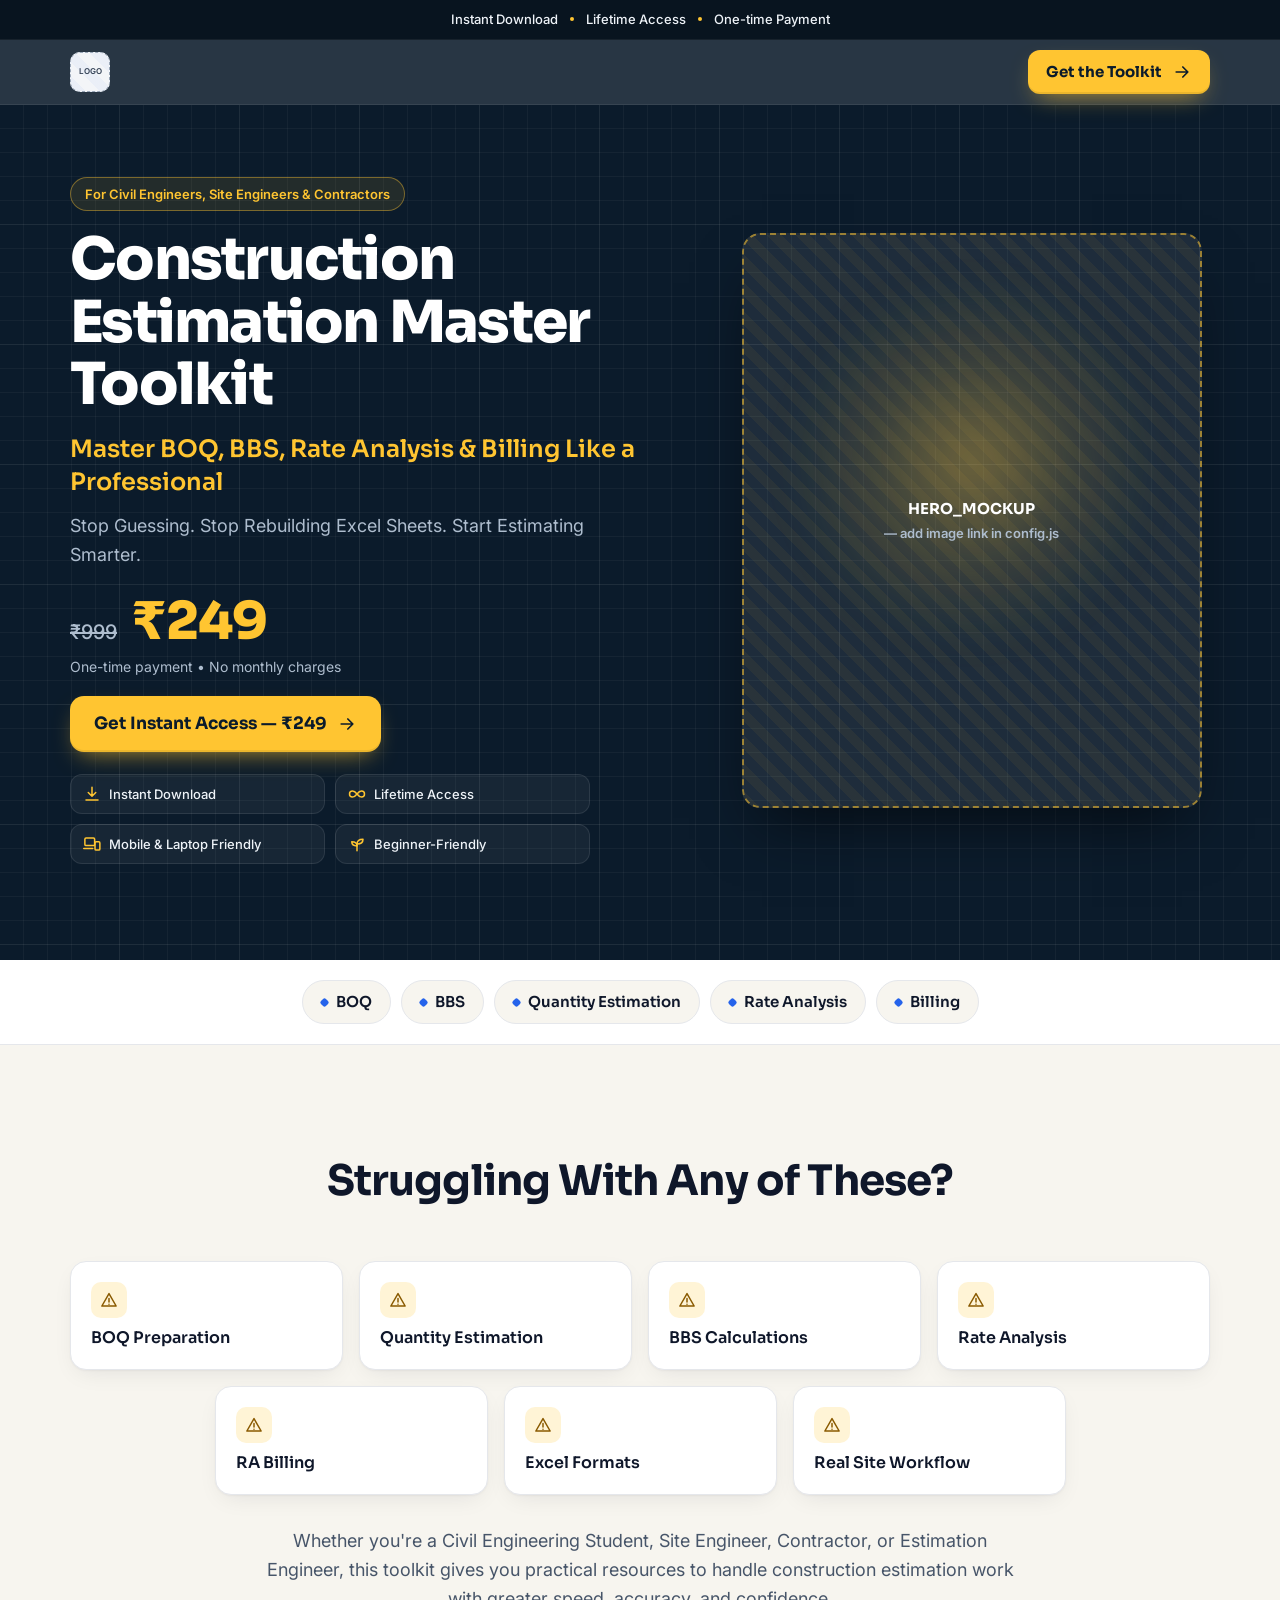
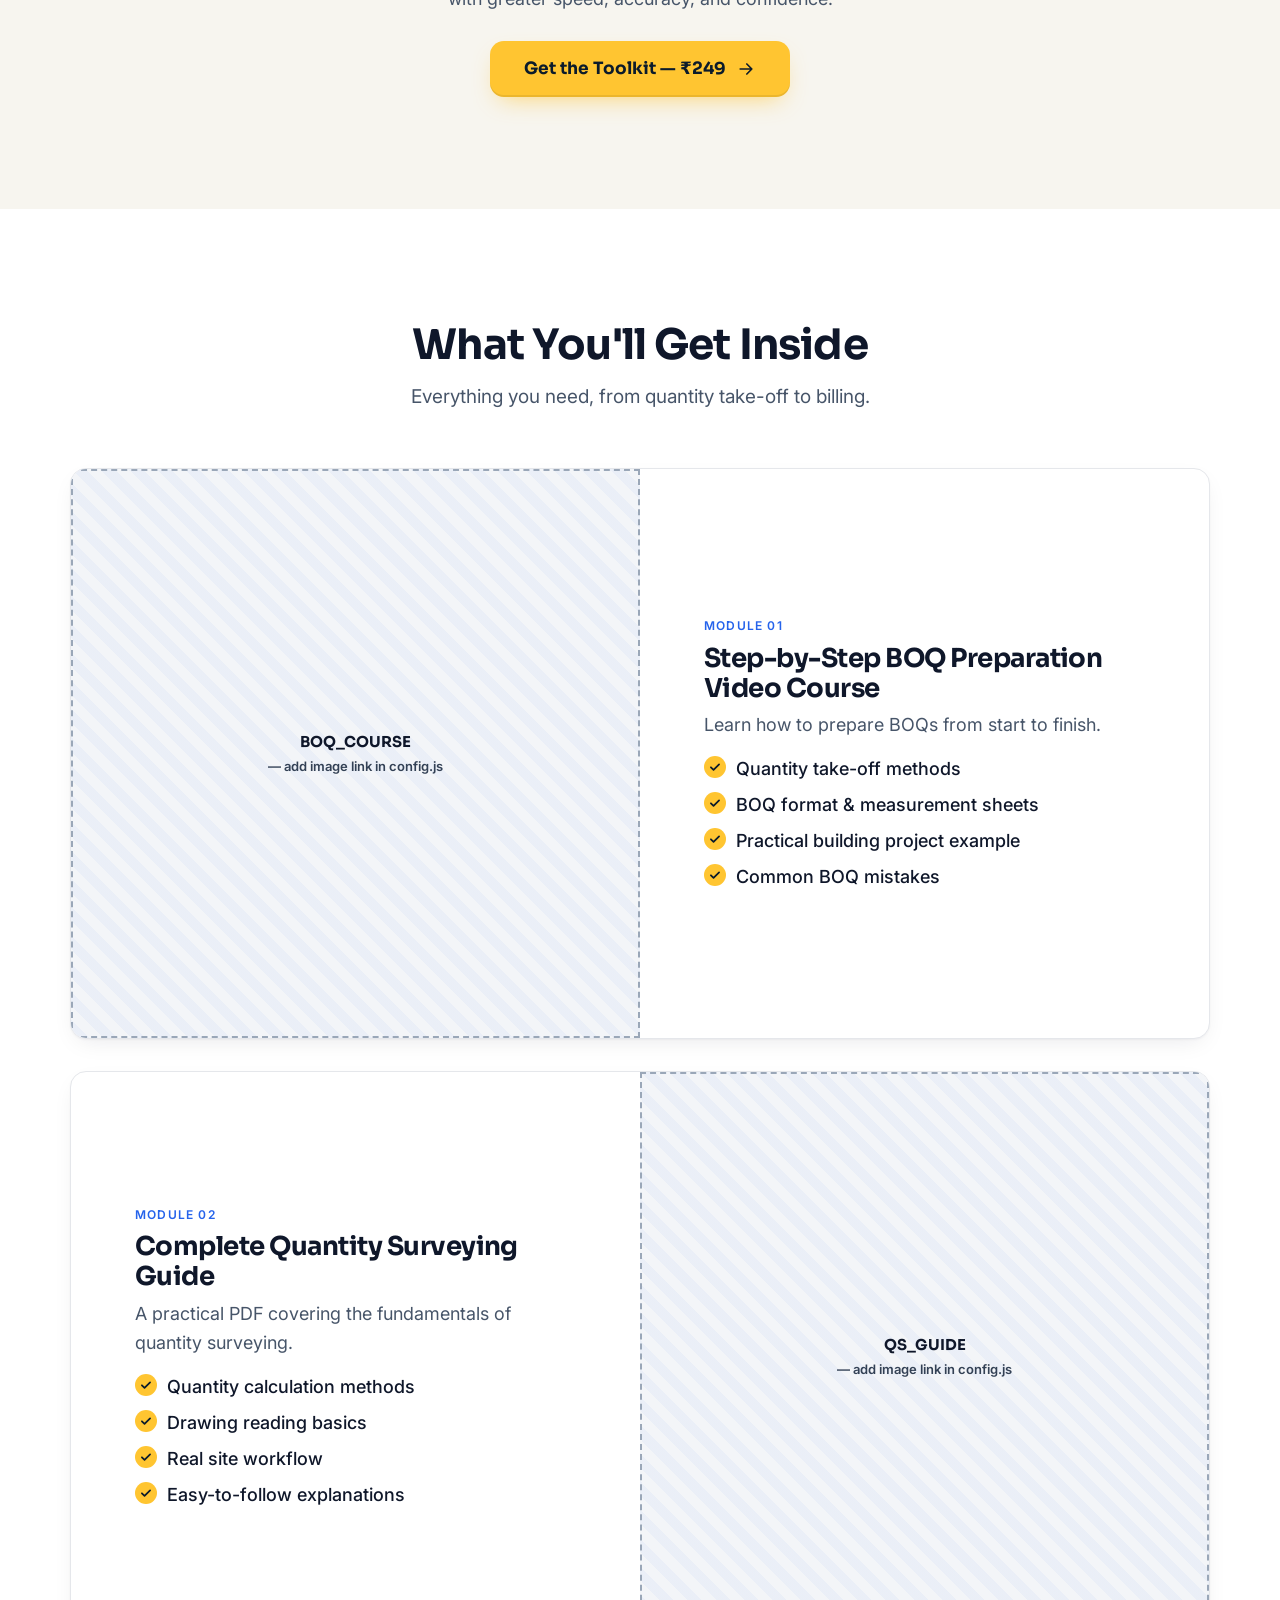
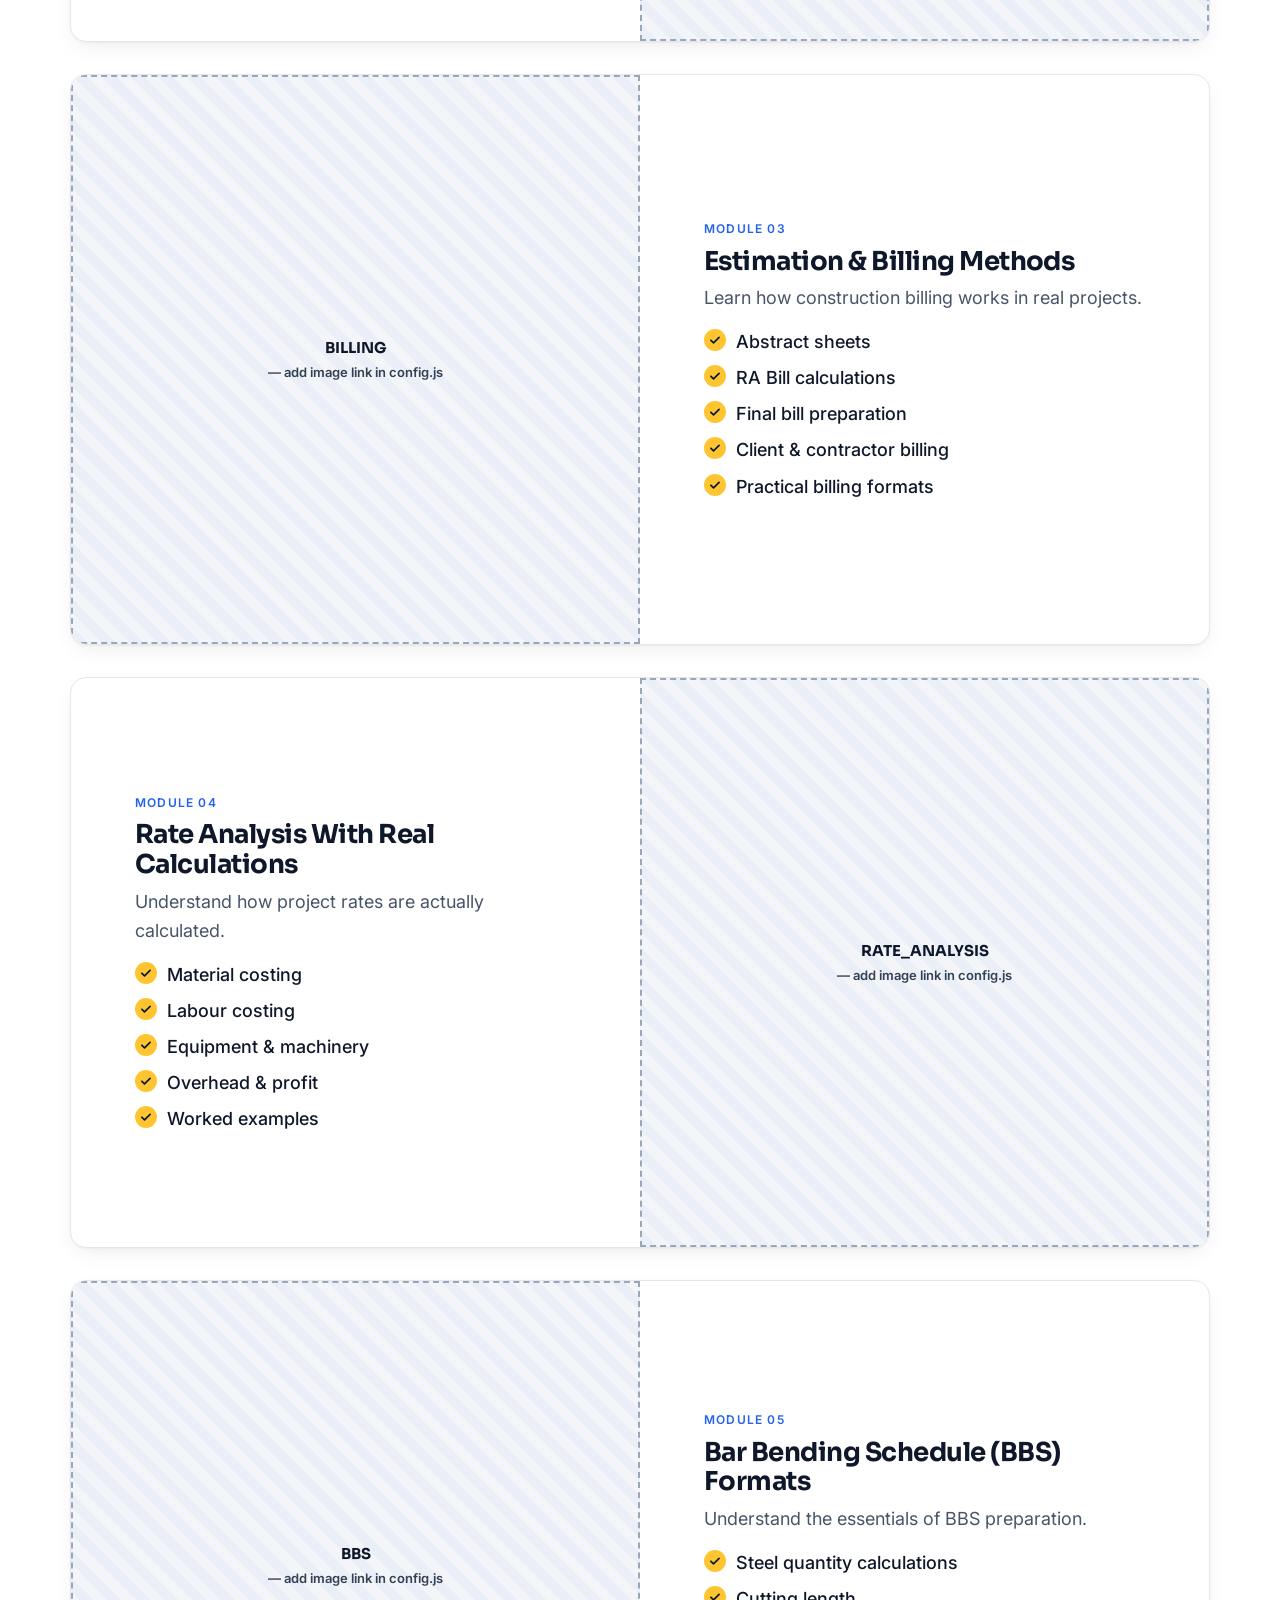
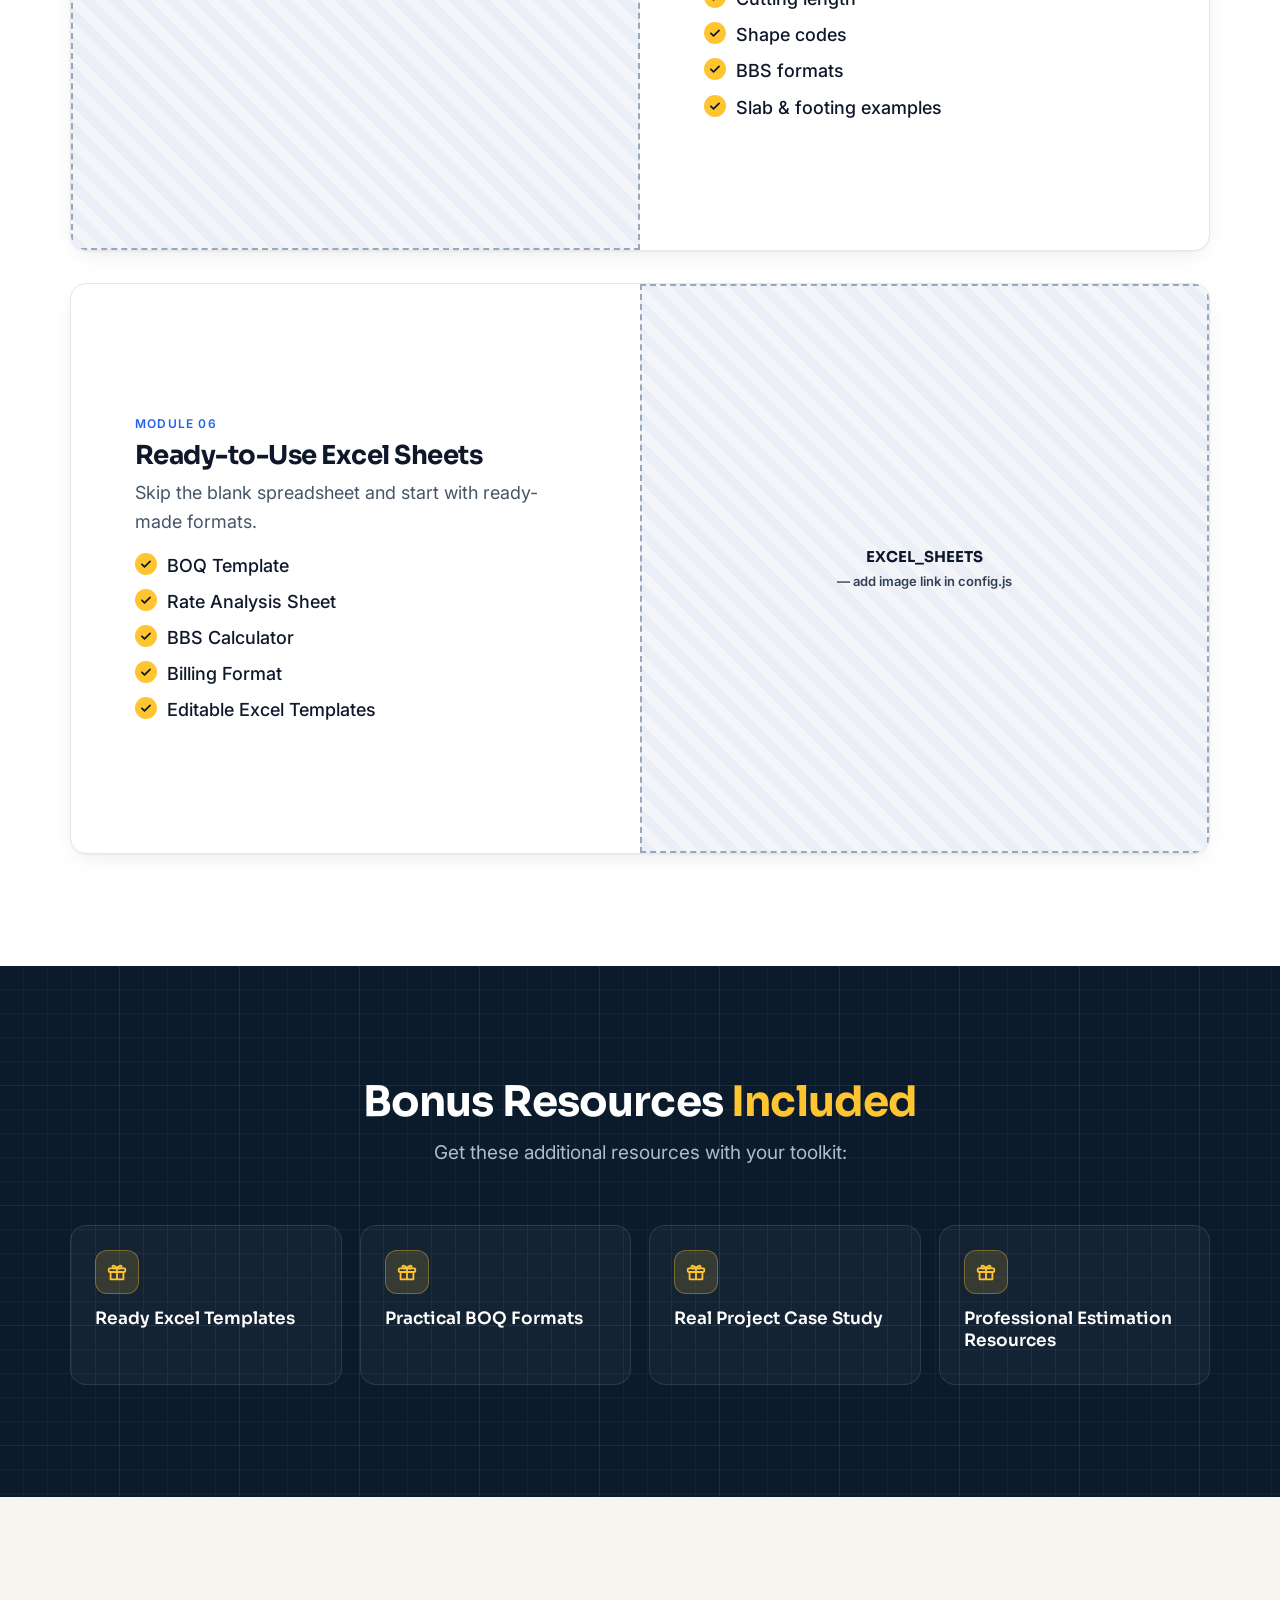
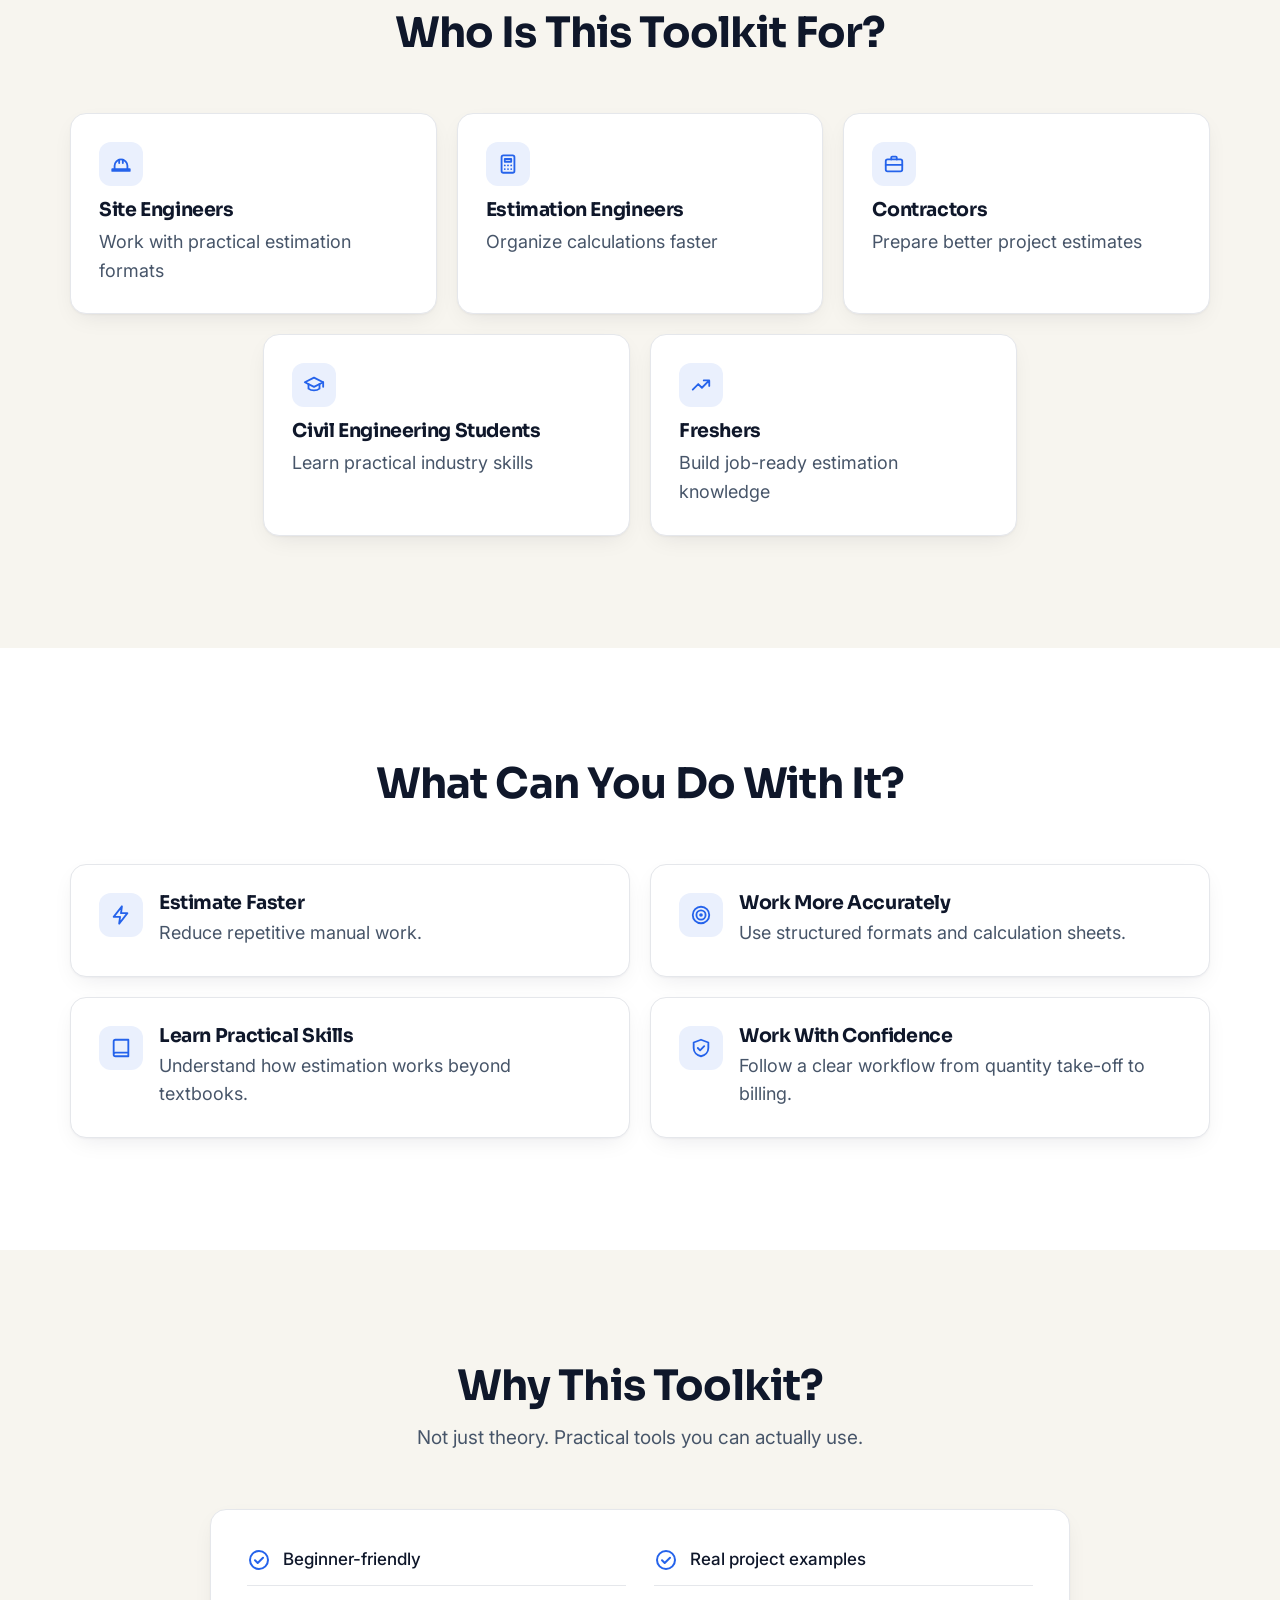
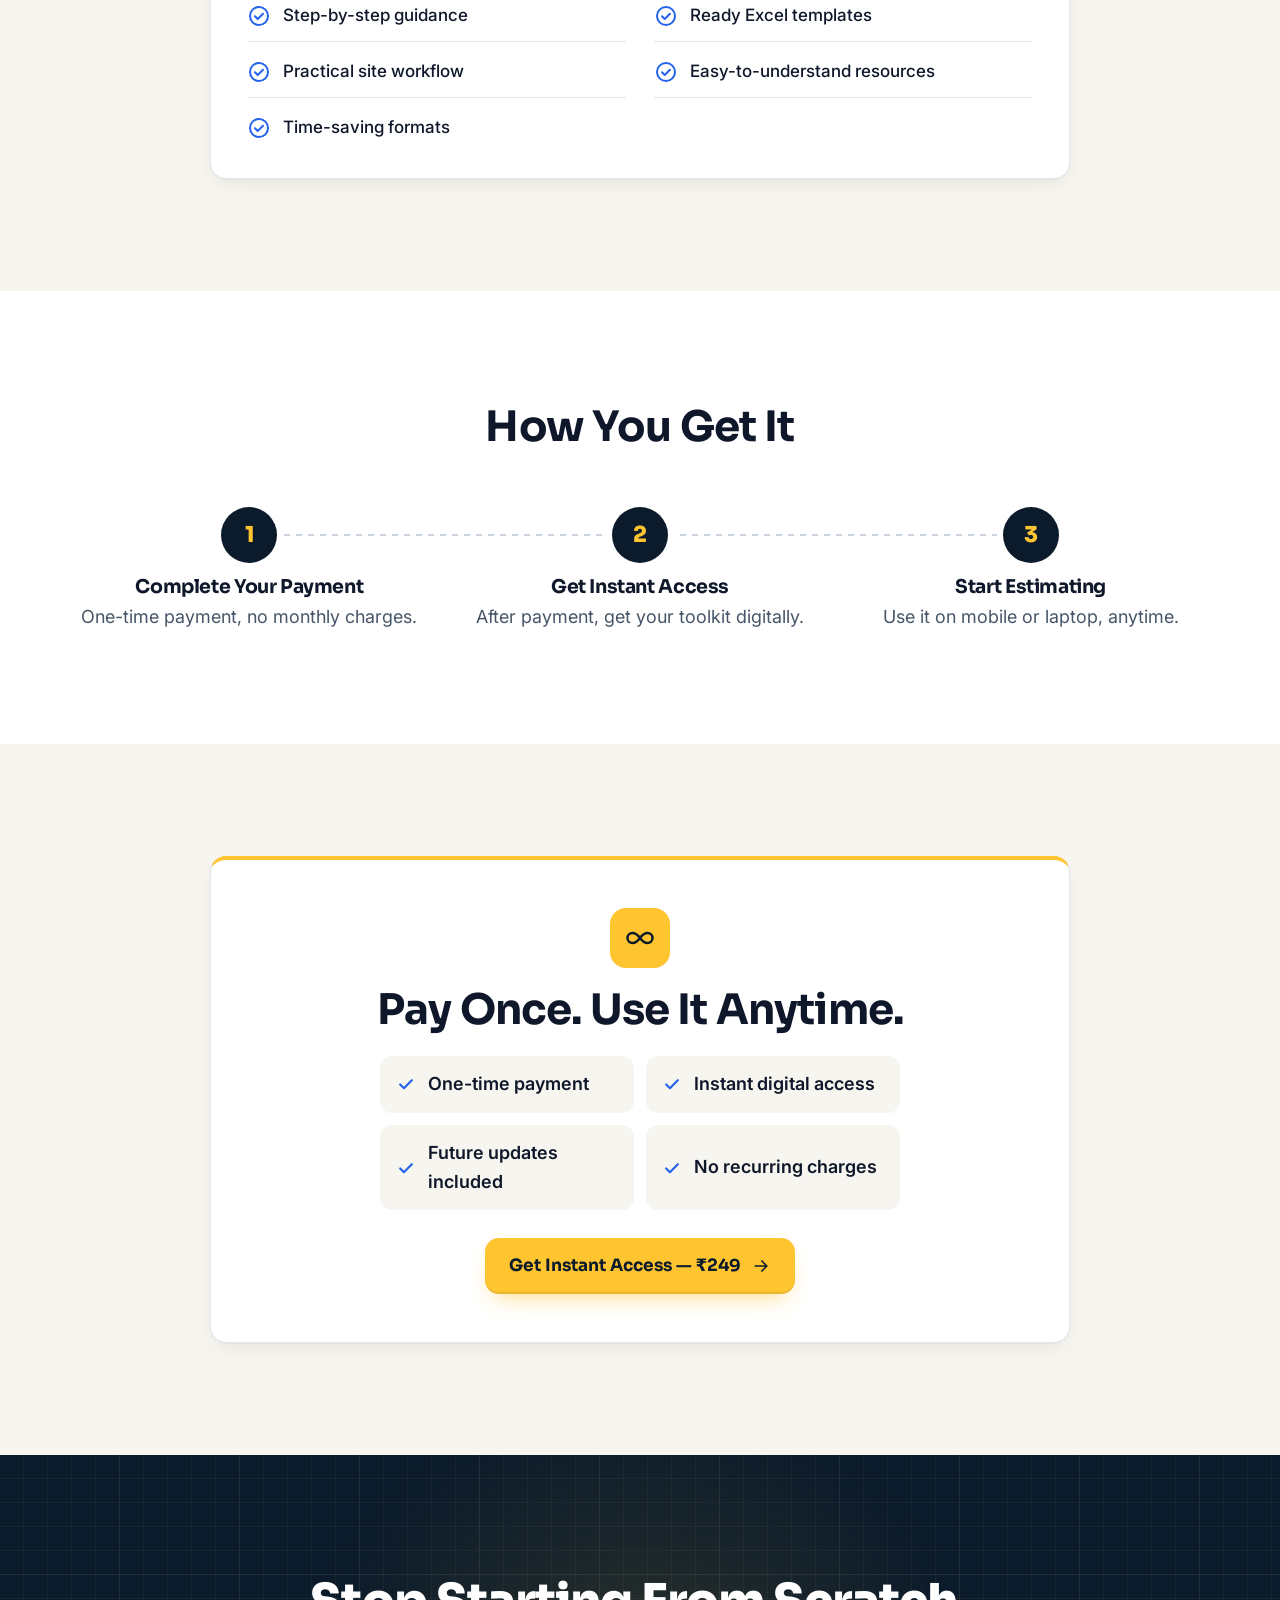
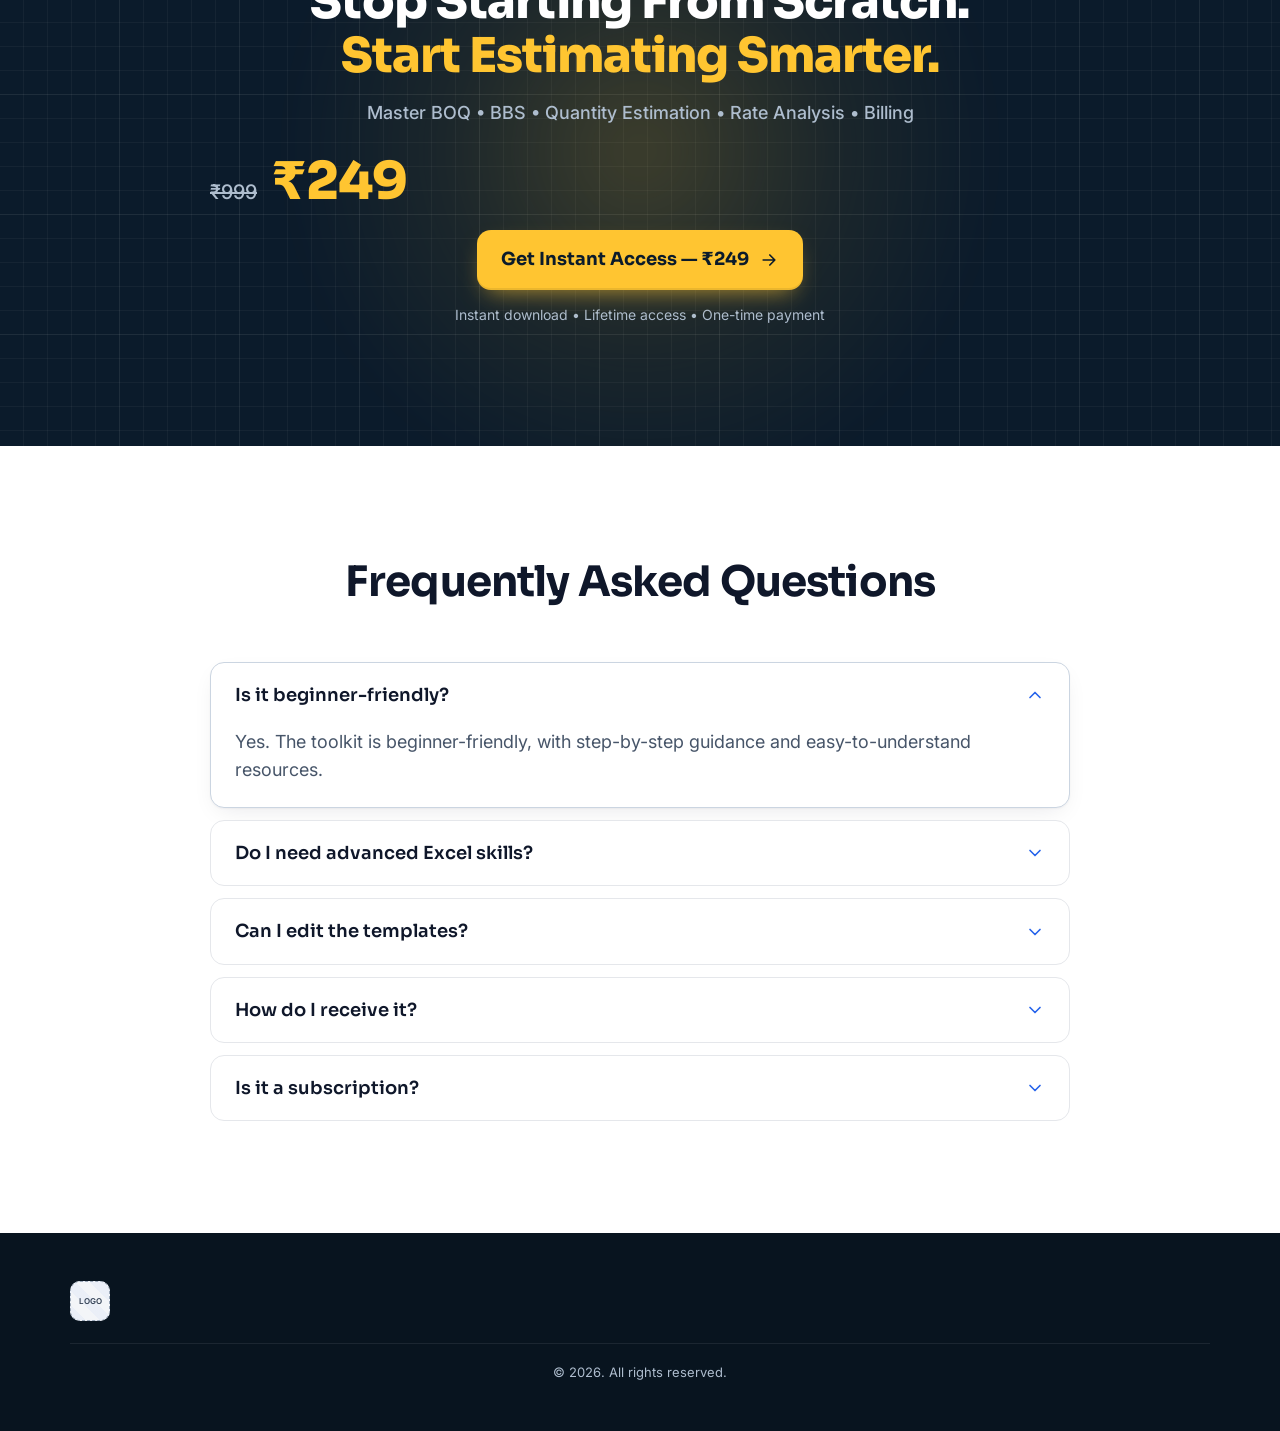
==== index.html @ da94d365 "Add Construction Estimation Master Toolkit landing page Static, config-driven landing page (index.ht" ====
<!doctype html>
<html lang="en">
<head>
  <meta charset="utf-8">
  <meta name="viewport" content="width=device-width, initial-scale=1">
  <title>Construction Estimation Master Toolkit | BOQ, BBS, Rate Analysis &amp; Billing</title>
  <meta name="description" content="Master BOQ, BBS, Rate Analysis &amp; Billing Like a Professional. Stop Guessing. Stop Rebuilding Excel Sheets. Start Estimating Smarter.">
  <meta name="theme-color" content="#0B1B2B">

  <!-- Open Graph / Twitter (image + url are filled from config.js) -->
  <meta property="og:type" content="website">
  <meta property="og:title" content="Construction Estimation Master Toolkit | BOQ, BBS, Rate Analysis &amp; Billing">
  <meta property="og:description" content="Master BOQ, BBS, Rate Analysis &amp; Billing Like a Professional. Stop Guessing. Stop Rebuilding Excel Sheets. Start Estimating Smarter.">
  <meta property="og:url" content="">
  <meta property="og:image" content="">
  <meta property="og:image:width" content="1200">
  <meta property="og:image:height" content="630">
  <meta name="twitter:card" content="summary_large_image">
  <meta name="twitter:title" content="Construction Estimation Master Toolkit | BOQ, BBS, Rate Analysis &amp; Billing">
  <meta name="twitter:description" content="Master BOQ, BBS, Rate Analysis &amp; Billing Like a Professional. Stop Guessing. Stop Rebuilding Excel Sheets. Start Estimating Smarter.">
  <meta name="twitter:image" content="">

  <link rel="preconnect" href="https://fonts.googleapis.com">
  <link rel="preconnect" href="https://fonts.gstatic.com" crossorigin>
  <link rel="stylesheet" href="https://fonts.googleapis.com/css2?family=Inter:wght@400;500;600&amp;family=Sora:wght@600;700;800&amp;display=swap">
  <link rel="stylesheet" href="styles.css?v=1">

  <script>document.documentElement.classList.add('js');</script>
  <script src="config.js"></script>
  <script src="script.js?v=1" defer></script>
</head>
<body>

<!-- ============ ICON SPRITE (inline SVG) ============ -->
<svg width="0" height="0" style="position:absolute" aria-hidden="true" focusable="false">
  <defs>
    <symbol id="i-arrow" viewBox="0 0 24 24"><path d="M5 12h14M13 6l6 6-6 6"/></symbol>
    <symbol id="i-check" viewBox="0 0 24 24"><path d="M5 12.5l4.5 4.5L19 7.5"/></symbol>
    <symbol id="i-check-circle" viewBox="0 0 24 24"><circle cx="12" cy="12" r="9"/><path d="M8 12.3l2.7 2.7L16 9.7"/></symbol>
    <symbol id="i-warning" viewBox="0 0 24 24"><path d="M12 3.5L2.5 20h19L12 3.5z"/><path d="M12 10v4.5M12 17.5v.01"/></symbol>
    <symbol id="i-download" viewBox="0 0 24 24"><path d="M12 3v12M7 10l5 5 5-5M4 20h16"/></symbol>
    <symbol id="i-infinity" viewBox="0 0 24 24"><path d="M12 12c-2-2.67-4-4-6-4a4 4 0 1 0 0 8c2 0 4-1.33 6-4zm0 0c2 2.67 4 4 6 4a4 4 0 0 0 0-8c-2 0-4 1.33-6 4z"/></symbol>
    <symbol id="i-devices" viewBox="0 0 24 24"><rect x="2.5" y="4" width="13" height="10" rx="1.5"/><path d="M1 18h12"/><rect x="16" y="9" width="6.5" height="11" rx="1.5"/></symbol>
    <symbol id="i-sprout" viewBox="0 0 24 24"><path d="M12 21v-9"/><path d="M12 12c0-4 3-6.5 8-6.5 0 4-3 6.5-8 6.5z"/><path d="M12 14.5c0-3-2.5-5.5-7-5.5 0 3 2.5 5.5 7 5.5z"/></symbol>
    <symbol id="i-gift" viewBox="0 0 24 24"><rect x="3" y="8" width="18" height="4" rx="1"/><path d="M5 12v8h14v-8M12 8v12"/><path d="M12 8C10.5 5 7 4 7 6.5S10 8 12 8zM12 8c1.5-3 5-4 5-1.5S14 8 12 8z"/></symbol>
    <symbol id="i-hardhat" viewBox="0 0 24 24"><path d="M2.5 17.5h19v2h-19z"/><path d="M5 17.5V14a7 7 0 0 1 14 0v3.5"/><path d="M10 7.3V11M14 7.3V11"/></symbol>
    <symbol id="i-calc" viewBox="0 0 24 24"><rect x="5" y="2.5" width="14" height="19" rx="2"/><path d="M8.5 6.5h7v3h-7zM8.5 13.5h.01M12 13.5h.01M15.5 13.5h.01M8.5 17.5h.01M12 17.5h.01M15.5 17.5h.01"/></symbol>
    <symbol id="i-briefcase" viewBox="0 0 24 24"><rect x="3" y="7" width="18" height="13" rx="2"/><path d="M9 7V5a1 1 0 0 1 1-1h4a1 1 0 0 1 1 1v2M3 13h18"/></symbol>
    <symbol id="i-cap" viewBox="0 0 24 24"><path d="M2 9l10-5 10 5-10 5L2 9z"/><path d="M6 11v5c3 2.5 9 2.5 12 0v-5M22 9v5"/></symbol>
    <symbol id="i-trend" viewBox="0 0 24 24"><path d="M3 17l6-6 4 4 8-8M15 7h6v6"/></symbol>
    <symbol id="i-zap" viewBox="0 0 24 24"><path d="M13 2.5L4 14h7l-1 7.5 9-11.5h-7l1-7.5z"/></symbol>
    <symbol id="i-target" viewBox="0 0 24 24"><circle cx="12" cy="12" r="9"/><circle cx="12" cy="12" r="5"/><circle cx="12" cy="12" r="1"/></symbol>
    <symbol id="i-book" viewBox="0 0 24 24"><path d="M4 19V5a2 2 0 0 1 2-2h14v14H6a2 2 0 0 0-2 2zm0 0a2 2 0 0 0 2 2h14v-4"/></symbol>
    <symbol id="i-shield" viewBox="0 0 24 24"><path d="M12 3l8 3v6c0 4.5-3.4 8-8 9-4.6-1-8-4.5-8-9V6l8-3z"/><path d="M8.5 12l2.5 2.5 4.5-4.5"/></symbol>
    <symbol id="i-chevron" viewBox="0 0 24 24"><path d="M6 9l6 6 6-6"/></symbol>
    <symbol id="i-mail" viewBox="0 0 24 24"><rect x="3" y="5" width="18" height="14" rx="2"/><path d="M3.5 6.5l8.5 6.5 8.5-6.5"/></symbol>
    <symbol id="i-phone" viewBox="0 0 24 24"><rect x="6.5" y="2.5" width="11" height="19" rx="2"/><path d="M11 18h2"/></symbol>
  </defs>
</svg>

<a class="skip-link" href="#main">Skip to content</a>

<!-- [A] TOP STRIP -->
<div class="topstrip" role="note">
  <span>Instant Download</span><span class="dot" aria-hidden="true"></span><span>Lifetime Access</span><span class="dot" aria-hidden="true"></span><span>One-time Payment</span>
</div>

<!-- [B] HEADER -->
<header class="site-header" id="top">
  <div class="container header-inner">
    <a class="brand" href="#top" aria-label="Back to top">
      <span class="brand-logo media media--logo" data-slot="LOGO" data-alt="Logo" data-eager></span>
      <span class="brand-name" data-config="BRAND_NAME" data-requires="BRAND_NAME"></span>
    </a>
    <a class="btn btn--primary btn--sm js-buy header-cta" href="#">
      <span>Get the Toolkit</span>
      <svg class="i" aria-hidden="true"><use href="#i-arrow"/></svg>
    </a>
  </div>
</header>

<main id="main">

  <!-- [C] HERO -->
  <section class="hero blueprint" aria-labelledby="hero-title">
    <div class="container hero-grid">
      <div class="hero-media">
        <div class="glow" aria-hidden="true"></div>
        <div class="media media--4x5 hero-img" data-slot="HERO_MOCKUP" data-w="1080" data-h="1350" data-eager
             data-alt="Construction Estimation Master Toolkit — BOQ, BBS, rate analysis and billing resources shown on laptop and mobile"></div>
      </div>

      <div class="hero-copy">
        <p class="eyebrow">For Civil Engineers, Site Engineers &amp; Contractors</p>
        <h1 id="hero-title">Construction Estimation Master Toolkit</h1>
        <p class="hero-sub">Master BOQ, BBS, Rate Analysis &amp; Billing Like a Professional</p>
        <p class="hero-support">Stop Guessing. Stop Rebuilding Excel Sheets. Start Estimating Smarter.</p>

        <div class="price-block">
          <div class="price-row">
            <s class="mrp"><span class="sr-only">Regular price </span><span data-mrp></span></s>
            <span class="price"><span class="sr-only">Now </span><span data-price></span></span>
          </div>
          <p class="price-note">One-time payment • No monthly charges</p>
        </div>

        <a class="btn btn--primary btn--shine js-buy" id="hero-cta" href="#">
          <span>Get Instant Access — <span data-price></span></span>
          <svg class="i" aria-hidden="true"><use href="#i-arrow"/></svg>
        </a>

        <ul class="badges" aria-label="Toolkit highlights">
          <li><svg class="i" aria-hidden="true"><use href="#i-download"/></svg>Instant Download</li>
          <li><svg class="i" aria-hidden="true"><use href="#i-infinity"/></svg>Lifetime Access</li>
          <li><svg class="i" aria-hidden="true"><use href="#i-devices"/></svg>Mobile &amp; Laptop Friendly</li>
          <li><svg class="i" aria-hidden="true"><use href="#i-sprout"/></svg>Beginner-Friendly</li>
        </ul>
      </div>
    </div>
  </section>

  <!-- [D] TOPIC STRIP -->
  <div class="topics-band">
    <div class="container">
      <ul class="topics" tabindex="0" aria-label="Topics covered">
        <li>BOQ</li>
        <li>BBS</li>
        <li>Quantity Estimation</li>
        <li>Rate Analysis</li>
        <li>Billing</li>
      </ul>
    </div>
  </div>

  <!-- [E] PROBLEM -->
  <section class="section bg-off" aria-labelledby="problem-title">
    <div class="container">
      <h2 id="problem-title" class="section-title reveal">Struggling With Any of These?</h2>
      <ul class="problem-grid">
        <li class="card problem-card reveal"><span class="icon-chip icon-chip--warn"><svg class="i" aria-hidden="true"><use href="#i-warning"/></svg></span>BOQ Preparation</li>
        <li class="card problem-card reveal"><span class="icon-chip icon-chip--warn"><svg class="i" aria-hidden="true"><use href="#i-warning"/></svg></span>Quantity Estimation</li>
        <li class="card problem-card reveal"><span class="icon-chip icon-chip--warn"><svg class="i" aria-hidden="true"><use href="#i-warning"/></svg></span>BBS Calculations</li>
        <li class="card problem-card reveal"><span class="icon-chip icon-chip--warn"><svg class="i" aria-hidden="true"><use href="#i-warning"/></svg></span>Rate Analysis</li>
        <li class="card problem-card reveal"><span class="icon-chip icon-chip--warn"><svg class="i" aria-hidden="true"><use href="#i-warning"/></svg></span>RA Billing</li>
        <li class="card problem-card reveal"><span class="icon-chip icon-chip--warn"><svg class="i" aria-hidden="true"><use href="#i-warning"/></svg></span>Excel Formats</li>
        <li class="card problem-card reveal"><span class="icon-chip icon-chip--warn"><svg class="i" aria-hidden="true"><use href="#i-warning"/></svg></span>Real Site Workflow</li>
      </ul>
      <p class="lead center reveal">Whether you're a Civil Engineering Student, Site Engineer, Contractor, or Estimation Engineer, this toolkit gives you practical resources to handle construction estimation work with greater speed, accuracy, and confidence.</p>
      <div class="cta-wrap reveal">
        <a class="btn btn--primary js-buy" href="#">
          <span>Get the Toolkit — <span data-price></span></span>
          <svg class="i" aria-hidden="true"><use href="#i-arrow"/></svg>
        </a>
      </div>
    </div>
  </section>

  <!-- [F] WHAT'S INSIDE -->
  <section class="section bg-white" id="inside" aria-labelledby="inside-title">
    <div class="container">
      <header class="section-head reveal">
        <h2 id="inside-title" class="section-title">What You'll Get Inside</h2>
        <p class="section-sub">Everything you need, from quantity take-off to billing.</p>
      </header>

      <div class="modules">
        <article class="card module reveal">
          <div class="media media--1x1 module-media" data-slot="BOQ_COURSE" data-w="1080" data-h="1080" data-alt="Step-by-Step BOQ Preparation Video Course preview"></div>
          <div class="module-body">
            <p class="label">Module 01</p>
            <h3>Step-by-Step BOQ Preparation Video Course</h3>
            <p class="module-desc">Learn how to prepare BOQs from start to finish.</p>
            <ul class="checklist">
              <li><svg class="i" aria-hidden="true"><use href="#i-check"/></svg>Quantity take-off methods</li>
              <li><svg class="i" aria-hidden="true"><use href="#i-check"/></svg>BOQ format &amp; measurement sheets</li>
              <li><svg class="i" aria-hidden="true"><use href="#i-check"/></svg>Practical building project example</li>
              <li><svg class="i" aria-hidden="true"><use href="#i-check"/></svg>Common BOQ mistakes</li>
            </ul>
          </div>
        </article>

        <article class="card module reveal">
          <div class="media media--1x1 module-media" data-slot="QS_GUIDE" data-w="1080" data-h="1080" data-alt="Complete Quantity Surveying Guide PDF preview"></div>
          <div class="module-body">
            <p class="label">Module 02</p>
            <h3>Complete Quantity Surveying Guide</h3>
            <p class="module-desc">A practical PDF covering the fundamentals of quantity surveying.</p>
            <ul class="checklist">
              <li><svg class="i" aria-hidden="true"><use href="#i-check"/></svg>Quantity calculation methods</li>
              <li><svg class="i" aria-hidden="true"><use href="#i-check"/></svg>Drawing reading basics</li>
              <li><svg class="i" aria-hidden="true"><use href="#i-check"/></svg>Real site workflow</li>
              <li><svg class="i" aria-hidden="true"><use href="#i-check"/></svg>Easy-to-follow explanations</li>
            </ul>
          </div>
        </article>

        <article class="card module reveal">
          <div class="media media--1x1 module-media" data-slot="BILLING" data-w="1080" data-h="1080" data-alt="Estimation and Billing Methods module preview"></div>
          <div class="module-body">
            <p class="label">Module 03</p>
            <h3>Estimation &amp; Billing Methods</h3>
            <p class="module-desc">Learn how construction billing works in real projects.</p>
            <ul class="checklist">
              <li><svg class="i" aria-hidden="true"><use href="#i-check"/></svg>Abstract sheets</li>
              <li><svg class="i" aria-hidden="true"><use href="#i-check"/></svg>RA Bill calculations</li>
              <li><svg class="i" aria-hidden="true"><use href="#i-check"/></svg>Final bill preparation</li>
              <li><svg class="i" aria-hidden="true"><use href="#i-check"/></svg>Client &amp; contractor billing</li>
              <li><svg class="i" aria-hidden="true"><use href="#i-check"/></svg>Practical billing formats</li>
            </ul>
          </div>
        </article>

        <article class="card module reveal">
          <div class="media media--1x1 module-media" data-slot="RATE_ANALYSIS" data-w="1080" data-h="1080" data-alt="Rate Analysis With Real Calculations module preview"></div>
          <div class="module-body">
            <p class="label">Module 04</p>
            <h3>Rate Analysis With Real Calculations</h3>
            <p class="module-desc">Understand how project rates are actually calculated.</p>
            <ul class="checklist">
              <li><svg class="i" aria-hidden="true"><use href="#i-check"/></svg>Material costing</li>
              <li><svg class="i" aria-hidden="true"><use href="#i-check"/></svg>Labour costing</li>
              <li><svg class="i" aria-hidden="true"><use href="#i-check"/></svg>Equipment &amp; machinery</li>
              <li><svg class="i" aria-hidden="true"><use href="#i-check"/></svg>Overhead &amp; profit</li>
              <li><svg class="i" aria-hidden="true"><use href="#i-check"/></svg>Worked examples</li>
            </ul>
          </div>
        </article>

        <article class="card module reveal">
          <div class="media media--1x1 module-media" data-slot="BBS" data-w="1080" data-h="1080" data-alt="Bar Bending Schedule (BBS) formats preview"></div>
          <div class="module-body">
            <p class="label">Module 05</p>
            <h3>Bar Bending Schedule (BBS) Formats</h3>
            <p class="module-desc">Understand the essentials of BBS preparation.</p>
            <ul class="checklist">
              <li><svg class="i" aria-hidden="true"><use href="#i-check"/></svg>Steel quantity calculations</li>
              <li><svg class="i" aria-hidden="true"><use href="#i-check"/></svg>Cutting length</li>
              <li><svg class="i" aria-hidden="true"><use href="#i-check"/></svg>Shape codes</li>
              <li><svg class="i" aria-hidden="true"><use href="#i-check"/></svg>BBS formats</li>
              <li><svg class="i" aria-hidden="true"><use href="#i-check"/></svg>Slab &amp; footing examples</li>
            </ul>
          </div>
        </article>

        <article class="card module reveal">
          <div class="media media--1x1 module-media" data-slot="EXCEL_SHEETS" data-w="1080" data-h="1080" data-alt="Ready-to-use Excel sheets for BOQ, rate analysis, BBS and billing"></div>
          <div class="module-body">
            <p class="label">Module 06</p>
            <h3>Ready-to-Use Excel Sheets</h3>
            <p class="module-desc">Skip the blank spreadsheet and start with ready-made formats.</p>
            <ul class="checklist">
              <li><svg class="i" aria-hidden="true"><use href="#i-check"/></svg>BOQ Template</li>
              <li><svg class="i" aria-hidden="true"><use href="#i-check"/></svg>Rate Analysis Sheet</li>
              <li><svg class="i" aria-hidden="true"><use href="#i-check"/></svg>BBS Calculator</li>
              <li><svg class="i" aria-hidden="true"><use href="#i-check"/></svg>Billing Format</li>
              <li><svg class="i" aria-hidden="true"><use href="#i-check"/></svg>Editable Excel Templates</li>
            </ul>
          </div>
        </article>
      </div>
    </div>
  </section>

  <!-- [G] BONUS -->
  <section class="section bonus blueprint" aria-labelledby="bonus-title">
    <div class="container">
      <header class="section-head reveal">
        <h2 id="bonus-title" class="section-title">Bonus Resources <span class="hl">Included</span></h2>
        <p class="section-sub">Get these additional resources with your toolkit:</p>
      </header>
      <ul class="bonus-grid">
        <li class="bonus-tile reveal"><span class="icon-chip icon-chip--gold"><svg class="i" aria-hidden="true"><use href="#i-gift"/></svg></span>Ready Excel Templates</li>
        <li class="bonus-tile reveal"><span class="icon-chip icon-chip--gold"><svg class="i" aria-hidden="true"><use href="#i-gift"/></svg></span>Practical BOQ Formats</li>
        <li class="bonus-tile reveal"><span class="icon-chip icon-chip--gold"><svg class="i" aria-hidden="true"><use href="#i-gift"/></svg></span>Real Project Case Study</li>
        <li class="bonus-tile reveal"><span class="icon-chip icon-chip--gold"><svg class="i" aria-hidden="true"><use href="#i-gift"/></svg></span>Professional Estimation Resources</li>
      </ul>
    </div>
  </section>

  <!-- [H] WHO IS THIS FOR -->
  <section class="section bg-off" aria-labelledby="who-title">
    <div class="container">
      <h2 id="who-title" class="section-title reveal">Who Is This Toolkit For?</h2>
      <ul class="flex-grid">
        <li class="card feature reveal">
          <span class="icon-chip"><svg class="i" aria-hidden="true"><use href="#i-hardhat"/></svg></span>
          <h3>Site Engineers</h3><p>Work with practical estimation formats</p>
        </li>
        <li class="card feature reveal">
          <span class="icon-chip"><svg class="i" aria-hidden="true"><use href="#i-calc"/></svg></span>
          <h3>Estimation Engineers</h3><p>Organize calculations faster</p>
        </li>
        <li class="card feature reveal">
          <span class="icon-chip"><svg class="i" aria-hidden="true"><use href="#i-briefcase"/></svg></span>
          <h3>Contractors</h3><p>Prepare better project estimates</p>
        </li>
        <li class="card feature reveal">
          <span class="icon-chip"><svg class="i" aria-hidden="true"><use href="#i-cap"/></svg></span>
          <h3>Civil Engineering Students</h3><p>Learn practical industry skills</p>
        </li>
        <li class="card feature reveal">
          <span class="icon-chip"><svg class="i" aria-hidden="true"><use href="#i-trend"/></svg></span>
          <h3>Freshers</h3><p>Build job-ready estimation knowledge</p>
        </li>
      </ul>
    </div>
  </section>

  <!-- [I] WHAT CAN YOU DO -->
  <section class="section bg-white" aria-labelledby="do-title">
    <div class="container">
      <h2 id="do-title" class="section-title reveal">What Can You Do With It?</h2>
      <ul class="grid-2x2">
        <li class="card feature feature--row reveal">
          <span class="icon-chip"><svg class="i" aria-hidden="true"><use href="#i-zap"/></svg></span>
          <div><h3>Estimate Faster</h3><p>Reduce repetitive manual work.</p></div>
        </li>
        <li class="card feature feature--row reveal">
          <span class="icon-chip"><svg class="i" aria-hidden="true"><use href="#i-target"/></svg></span>
          <div><h3>Work More Accurately</h3><p>Use structured formats and calculation sheets.</p></div>
        </li>
        <li class="card feature feature--row reveal">
          <span class="icon-chip"><svg class="i" aria-hidden="true"><use href="#i-book"/></svg></span>
          <div><h3>Learn Practical Skills</h3><p>Understand how estimation works beyond textbooks.</p></div>
        </li>
        <li class="card feature feature--row reveal">
          <span class="icon-chip"><svg class="i" aria-hidden="true"><use href="#i-shield"/></svg></span>
          <div><h3>Work With Confidence</h3><p>Follow a clear workflow from quantity take-off to billing.</p></div>
        </li>
      </ul>
    </div>
  </section>

  <!-- [J] WHY THIS TOOLKIT -->
  <section class="section bg-off" aria-labelledby="why-title">
    <div class="container narrow">
      <header class="section-head reveal">
        <h2 id="why-title" class="section-title">Why This Toolkit?</h2>
        <p class="section-sub">Not just theory. Practical tools you can actually use.</p>
      </header>
      <ul class="why-list card reveal">
        <li><svg class="i" aria-hidden="true"><use href="#i-check-circle"/></svg>Beginner-friendly</li>
        <li><svg class="i" aria-hidden="true"><use href="#i-check-circle"/></svg>Real project examples</li>
        <li><svg class="i" aria-hidden="true"><use href="#i-check-circle"/></svg>Step-by-step guidance</li>
        <li><svg class="i" aria-hidden="true"><use href="#i-check-circle"/></svg>Ready Excel templates</li>
        <li><svg class="i" aria-hidden="true"><use href="#i-check-circle"/></svg>Practical site workflow</li>
        <li><svg class="i" aria-hidden="true"><use href="#i-check-circle"/></svg>Easy-to-understand resources</li>
        <li><svg class="i" aria-hidden="true"><use href="#i-check-circle"/></svg>Time-saving formats</li>
      </ul>
    </div>
  </section>

  <!-- [K] HOW YOU GET IT -->
  <section class="section bg-white" aria-labelledby="how-title">
    <div class="container">
      <h2 id="how-title" class="section-title reveal">How You Get It</h2>
      <ol class="steps">
        <li class="step reveal">
          <span class="step-num" aria-hidden="true">1</span>
          <div><h3>Complete Your Payment</h3><p>One-time payment, no monthly charges.</p></div>
        </li>
        <li class="step reveal">
          <span class="step-num" aria-hidden="true">2</span>
          <div><h3>Get Instant Access</h3><p>After payment, get your toolkit digitally.</p></div>
        </li>
        <li class="step reveal">
          <span class="step-num" aria-hidden="true">3</span>
          <div><h3>Start Estimating</h3><p>Use it on mobile or laptop, anytime.</p></div>
        </li>
      </ol>
    </div>
  </section>

  <!-- [L] LIFETIME ACCESS -->
  <section class="section bg-off" aria-labelledby="lifetime-title">
    <div class="container narrow">
      <div class="lifetime card reveal">
        <span class="icon-chip icon-chip--lg icon-chip--gold-solid"><svg class="i" aria-hidden="true"><use href="#i-infinity"/></svg></span>
        <h2 id="lifetime-title" class="section-title">Pay Once. Use It Anytime.</h2>
        <ul class="lifetime-list">
          <li><svg class="i" aria-hidden="true"><use href="#i-check"/></svg>One-time payment</li>
          <li><svg class="i" aria-hidden="true"><use href="#i-check"/></svg>Instant digital access</li>
          <li><svg class="i" aria-hidden="true"><use href="#i-check"/></svg>Future updates included</li>
          <li><svg class="i" aria-hidden="true"><use href="#i-check"/></svg>No recurring charges</li>
        </ul>
        <a class="btn btn--primary js-buy" href="#">
          <span>Get Instant Access — <span data-price></span></span>
          <svg class="i" aria-hidden="true"><use href="#i-arrow"/></svg>
        </a>
      </div>
    </div>
  </section>

  <!-- [M] FINAL CTA -->
  <section class="final blueprint" id="final-cta" aria-labelledby="final-title">
    <div class="glow glow--center" aria-hidden="true"></div>
    <div class="container narrow final-inner reveal">
      <h2 id="final-title">Stop Starting From Scratch. <span class="hl">Start Estimating Smarter.</span></h2>
      <p class="final-line">Master BOQ • BBS • Quantity Estimation • Rate Analysis • Billing</p>
      <div class="price-row price-row--center">
        <s class="mrp"><span class="sr-only">Regular price </span><span data-mrp></span></s>
        <span class="price price--xl"><span class="sr-only">Now </span><span data-price></span></span>
      </div>
      <a class="btn btn--primary btn--lg js-buy" href="#">
        <span>Get Instant Access — <span data-price></span></span>
        <svg class="i" aria-hidden="true"><use href="#i-arrow"/></svg>
      </a>
      <p class="final-note">Instant download • Lifetime access • One-time payment</p>
    </div>
  </section>

  <!-- [N] FAQ -->
  <section class="section bg-white" aria-labelledby="faq-title">
    <div class="container narrow">
      <h2 id="faq-title" class="section-title reveal">Frequently Asked Questions</h2>
      <div class="faq reveal">
        <div class="faq-item">
          <h3><button class="faq-q" id="faq-q1" aria-expanded="true" aria-controls="faq-a1">Is it beginner-friendly?<svg class="i" aria-hidden="true"><use href="#i-chevron"/></svg></button></h3>
          <div class="faq-a" id="faq-a1" role="region" aria-labelledby="faq-q1"><div><p>Yes. The toolkit is beginner-friendly, with step-by-step guidance and easy-to-understand resources.</p></div></div>
        </div>
        <div class="faq-item">
          <h3><button class="faq-q" id="faq-q2" aria-expanded="false" aria-controls="faq-a2">Do I need advanced Excel skills?<svg class="i" aria-hidden="true"><use href="#i-chevron"/></svg></button></h3>
          <div class="faq-a" id="faq-a2" role="region" aria-labelledby="faq-q2"><div><p>The toolkit is beginner-friendly and comes with ready-to-use Excel templates, so you don't start from a blank sheet.</p></div></div>
        </div>
        <div class="faq-item">
          <h3><button class="faq-q" id="faq-q3" aria-expanded="false" aria-controls="faq-a3">Can I edit the templates?<svg class="i" aria-hidden="true"><use href="#i-chevron"/></svg></button></h3>
          <div class="faq-a" id="faq-a3" role="region" aria-labelledby="faq-q3"><div><p>Yes. The Excel templates are editable.</p></div></div>
        </div>
        <div class="faq-item">
          <h3><button class="faq-q" id="faq-q4" aria-expanded="false" aria-controls="faq-a4">How do I receive it?<svg class="i" aria-hidden="true"><use href="#i-chevron"/></svg></button></h3>
          <div class="faq-a" id="faq-a4" role="region" aria-labelledby="faq-q4"><div><p>After payment, you get instant digital access to the toolkit.</p></div></div>
        </div>
        <div class="faq-item">
          <h3><button class="faq-q" id="faq-q5" aria-expanded="false" aria-controls="faq-a5">Is it a subscription?<svg class="i" aria-hidden="true"><use href="#i-chevron"/></svg></button></h3>
          <div class="faq-a" id="faq-a5" role="region" aria-labelledby="faq-q5"><div><p>No. It is a one-time payment with lifetime access and no monthly charges.</p></div></div>
        </div>
      </div>
    </div>
  </section>
</main>

<!-- [O] FOOTER -->
<footer class="site-footer">
  <div class="container footer-inner">
    <div class="footer-brand">
      <span class="brand-logo media media--logo" data-slot="LOGO" data-alt="Logo"></span>
      <span class="brand-name" data-config="BRAND_NAME" data-requires="BRAND_NAME"></span>
    </div>
    <ul class="footer-contact" data-requires-any="CONTACT_EMAIL CONTACT_PHONE">
      <li data-requires="CONTACT_EMAIL"><a data-mailto="CONTACT_EMAIL" href="#"><svg class="i" aria-hidden="true"><use href="#i-mail"/></svg><span data-config="CONTACT_EMAIL"></span></a></li>
      <li data-requires="CONTACT_PHONE"><a data-tel="CONTACT_PHONE" href="#"><svg class="i" aria-hidden="true"><use href="#i-phone"/></svg><span data-config="CONTACT_PHONE"></span></a></li>
    </ul>
    <nav aria-label="Policies" data-requires-any="TERMS_LINK REFUND_LINK PRIVACY_LINK">
      <ul class="footer-links">
        <li data-requires="TERMS_LINK"><a data-link="TERMS_LINK" href="#">Terms</a></li>
        <li data-requires="REFUND_LINK"><a data-link="REFUND_LINK" href="#">Refund</a></li>
        <li data-requires="PRIVACY_LINK"><a data-link="PRIVACY_LINK" href="#">Privacy</a></li>
      </ul>
    </nav>
    <p class="copyright">© <span data-year></span><span data-requires="BRAND_NAME"> <span data-config="BRAND_NAME"></span></span>. All rights reserved.</p>
  </div>
</footer>

<!-- MOBILE STICKY BUY BAR -->
<div class="sticky-bar" id="sticky-bar" aria-hidden="true" inert>
  <div class="sticky-info">
    <span class="sticky-name">Estimation Toolkit</span>
    <span class="sticky-price"><span data-price></span> <s class="mrp mrp--sm"><span class="sr-only">Regular price </span><span data-mrp></span></s></span>
  </div>
  <a class="btn btn--primary btn--sticky js-buy" href="#">
    <span>Buy Now</span>
    <svg class="i" aria-hidden="true"><use href="#i-arrow"/></svg>
  </a>
</div>

</body>
</html>
---- styles.css ----
/* =========================================================
   Construction Estimation Master Toolkit — styles
   Mobile-first. Breakpoints: 640 / 900 / 1200
   ========================================================= */

:root {
  --navy: #0B1B2B;
  --navy-2: #102538;
  --navy-3: #08141F;
  --yellow: #FFC531;
  --yellow-2: #FFD566;
  --blue: #2563EB;
  --ink: #0F172A;
  --muted: #475569;
  --off: #F7F5EF;
  --white: #FFFFFF;
  --line: #E5E7EB;
  --on-navy: #EEF3F8;
  --on-navy-muted: #AEBDCE;

  --radius: 16px;
  --shadow: 0 1px 2px rgba(15, 23, 42, .04), 0 8px 24px -8px rgba(15, 23, 42, .10);
  --shadow-lift: 0 2px 4px rgba(15, 23, 42, .05), 0 18px 36px -12px rgba(15, 23, 42, .18);

  --font-head: "Sora", system-ui, -apple-system, "Segoe UI", Roboto, sans-serif;
  --font-body: "Inter", system-ui, -apple-system, "Segoe UI", Roboto, sans-serif;

  --gutter: 20px;
  --section-y: 64px;
  --ease: cubic-bezier(.2, .7, .2, 1);
}

/* ---------- Reset ---------- */
*, *::before, *::after { box-sizing: border-box; }
html { -webkit-text-size-adjust: 100%; scroll-behavior: smooth; }
body {
  margin: 0;
  font-family: var(--font-body);
  font-size: 16px;
  line-height: 1.6;
  color: var(--ink);
  background: var(--white);
  overflow-x: hidden;
  -webkit-font-smoothing: antialiased;
  text-rendering: optimizeLegibility;
}
img { display: block; max-width: 100%; height: auto; }
ul, ol { list-style: none; margin: 0; padding: 0; }
h1, h2, h3, p { margin: 0; }
a { color: inherit; }
button { font: inherit; color: inherit; }
[hidden] { display: none !important; }

h1, h2, h3 {
  font-family: var(--font-head);
  letter-spacing: -0.02em;
  line-height: 1.15;
}

.sr-only {
  position: absolute !important; width: 1px; height: 1px; padding: 0; margin: -1px;
  overflow: hidden; clip: rect(0 0 0 0); white-space: nowrap; border: 0;
}

:focus-visible {
  outline: 3px solid var(--blue);
  outline-offset: 3px;
  border-radius: 6px;
}
.blueprint :focus-visible,
.site-header :focus-visible,
.site-footer :focus-visible,
.sticky-bar :focus-visible { outline-color: var(--yellow); }

.skip-link {
  position: absolute; left: 12px; top: -60px; z-index: 100;
  background: var(--yellow); color: var(--navy); font-weight: 600;
  padding: 12px 16px; border-radius: 10px; text-decoration: none;
  transition: top .2s;
}
.skip-link:focus { top: 12px; }

/* ---------- Layout ---------- */
.container {
  width: 100%;
  max-width: calc(1140px + var(--gutter) * 2);
  margin: 0 auto;
  padding: 0 var(--gutter);
}
.container.narrow { max-width: calc(860px + var(--gutter) * 2); }

.section { padding: var(--section-y) 0; }
.bg-off { background: var(--off); }
.bg-white { background: var(--white); }

.section-head { text-align: center; margin-bottom: 36px; }
.section-title {
  font-size: clamp(1.625rem, 1.1rem + 2.2vw, 2.625rem);
  font-weight: 700;
  text-align: center;
  color: var(--ink);
}
.section > .container > .section-title { margin-bottom: 36px; }
.section-head .section-title { margin-bottom: 12px; }
.section-sub { color: var(--muted); font-size: 1.0625rem; max-width: 640px; margin: 0 auto; }

.lead { color: var(--muted); max-width: 760px; margin: 32px auto 0; }
.center { text-align: center; }
.cta-wrap { margin-top: 28px; display: flex; justify-content: center; }

.hl { color: var(--yellow); }

/* ---------- Blueprint background ---------- */
.blueprint {
  position: relative;
  background-color: var(--navy);
  background-image:
    linear-gradient(rgba(255, 255, 255, .04) 1px, transparent 1px),
    linear-gradient(90deg, rgba(255, 255, 255, .04) 1px, transparent 1px),
    linear-gradient(rgba(255, 255, 255, .04) 1px, transparent 1px),
    linear-gradient(90deg, rgba(255, 255, 255, .04) 1px, transparent 1px);
  background-size: 120px 120px, 120px 120px, 24px 24px, 24px 24px;
  background-position: -1px -1px;
  color: var(--on-navy);
  isolation: isolate;
}
.blueprint .section-title,
.blueprint h1, .blueprint h2, .blueprint h3 { color: var(--white); }
.blueprint .section-sub { color: var(--on-navy-muted); }

.glow {
  position: absolute; z-index: -1; pointer-events: none;
  width: 80%; aspect-ratio: 1; left: 10%; top: 8%;
  background: radial-gradient(closest-side, rgba(255, 197, 49, .38), rgba(255, 197, 49, .12) 55%, transparent 100%);
  filter: blur(20px);
}
.glow--center { width: min(720px, 110%); left: 50%; top: 50%; transform: translate(-50%, -50%); opacity: .55; }

/* ---------- Icons ---------- */
.i {
  width: 20px; height: 20px; flex: none;
  fill: none; stroke: currentColor; stroke-width: 2;
  stroke-linecap: round; stroke-linejoin: round;
}
.icon-chip {
  display: inline-grid; place-items: center; flex: none;
  width: 44px; height: 44px; border-radius: 12px;
  background: #EAF0FD; color: var(--blue);
}
.icon-chip .i { width: 22px; height: 22px; }
.icon-chip--warn { background: #FFF4D6; color: #8A5A00; width: 36px; height: 36px; border-radius: 10px; }
.icon-chip--warn .i { width: 18px; height: 18px; }
.icon-chip--gold { background: rgba(255, 197, 49, .14); color: var(--yellow); border: 1px solid rgba(255, 197, 49, .35); }
.icon-chip--gold-solid { background: var(--yellow); color: var(--navy); }
.icon-chip--lg { width: 60px; height: 60px; border-radius: 16px; }
.icon-chip--lg .i { width: 30px; height: 30px; }

/* ---------- Buttons ---------- */
.btn {
  position: relative;
  display: inline-flex; align-items: center; justify-content: center; gap: 10px;
  width: 100%;
  min-height: 56px;
  padding: 14px 24px;
  border-radius: 14px;
  border: 0;
  font-family: var(--font-head);
  font-weight: 700;
  font-size: 1.0625rem;
  line-height: 1.2;
  text-align: center;
  text-decoration: none;
  cursor: pointer;
  overflow: hidden;
  transition: transform .2s var(--ease), box-shadow .2s var(--ease), background-color .2s;
  -webkit-tap-highlight-color: transparent;
}
.btn .i { transition: transform .2s var(--ease); }
.btn--primary {
  background: var(--yellow);
  color: var(--navy);
  box-shadow: 0 10px 24px -10px rgba(255, 197, 49, .7), inset 0 -2px 0 rgba(0, 0, 0, .08);
}
.btn--primary:hover { background: var(--yellow-2); transform: translateY(-1px); }
.btn--primary:hover .i { transform: translateX(3px); }
.btn--primary:active { transform: translateY(0); }
.btn--sm { min-height: 44px; padding: 10px 18px; font-size: .9375rem; border-radius: 12px; width: auto; }
.btn--lg { font-size: 1.125rem; min-height: 60px; }

/* Shine — hero CTA only */
.btn--shine::after {
  content: "";
  position: absolute; top: 0; left: -60%;
  width: 40%; height: 100%;
  background: linear-gradient(100deg, transparent, rgba(255, 255, 255, .55), transparent);
  transform: skewX(-20deg);
  animation: shine 3.6s ease-in-out 1.2s infinite;
  pointer-events: none;
}
@keyframes shine {
  0% { left: -60%; }
  35%, 100% { left: 130%; }
}

/* ---------- Media slots ---------- */
.media {
  position: relative;
  display: block;
  width: 100%;
  overflow: hidden;
  border-radius: 12px;
  background: #EEF1F5;
}
.media--4x5 { aspect-ratio: 4 / 5; }
.media--1x1 { aspect-ratio: 1 / 1; }
.media--logo { width: 40px; height: 40px; aspect-ratio: 1; border-radius: 10px; flex: none; }
.media > img { width: 100%; height: 100%; object-fit: cover; }

.placeholder {
  position: absolute; inset: 0;
  display: flex; flex-direction: column; align-items: center; justify-content: center; gap: 4px;
  padding: 16px;
  border: 2px dashed #9AA7B8;
  border-radius: inherit;
  background:
    repeating-linear-gradient(45deg, rgba(37, 99, 235, .04) 0 10px, transparent 10px 20px),
    #F3F5F8;
  color: #334155;
  font: 600 .8125rem/1.45 var(--font-body);
  text-align: center;
  word-break: break-word;
}
.placeholder strong { display: block; font-family: var(--font-head); font-size: .9375rem; color: var(--ink); }
.blueprint .media { background: rgba(255, 255, 255, .04); }
.blueprint .placeholder {
  background: repeating-linear-gradient(45deg, rgba(255, 197, 49, .05) 0 10px, transparent 10px 20px), rgba(255, 255, 255, .04);
  border-color: rgba(255, 197, 49, .55);
  color: var(--on-navy-muted);
}
.blueprint .placeholder strong { color: var(--white); }
.media--logo .placeholder { padding: 2px; font-size: 8px; border-width: 1.5px; line-height: 1.1; }

/* ---------- Top strip ---------- */
.topstrip {
  background: var(--navy-3);
  color: var(--on-navy);
  font-size: .75rem;
  font-weight: 500;
  display: flex; flex-wrap: nowrap; align-items: center; justify-content: center;
  gap: 8px;
  padding: 9px 12px;
  white-space: nowrap;
  text-align: center;
  border-bottom: 1px solid rgba(255, 255, 255, .06);
}
.topstrip .dot { width: 4px; height: 4px; border-radius: 50%; background: var(--yellow); flex: none; }
@media (max-width: 359px) { .topstrip { font-size: .6875rem; gap: 6px; } }

/* ---------- Header ---------- */
.site-header {
  background: var(--navy);
  border-bottom: 1px solid rgba(255, 255, 255, .07);
  z-index: 50;
}
.header-inner { display: flex; align-items: center; justify-content: space-between; min-height: 64px; gap: 16px; }
.brand {
  display: inline-flex; align-items: center; gap: 12px;
  text-decoration: none; color: var(--white);
  min-height: 44px; min-width: 44px;
}
.brand-name { font-family: var(--font-head); font-weight: 700; font-size: 1.0625rem; letter-spacing: -0.01em; }
.header-cta { display: none; }

/* ---------- Hero ---------- */
.hero { padding: 36px 0 var(--section-y); overflow: hidden; }
.hero-grid { display: grid; gap: 32px; align-items: center; }
.hero-media { position: relative; width: 100%; max-width: 280px; margin: 0 auto; }
.hero-img { border-radius: 18px; box-shadow: 0 30px 60px -20px rgba(0, 0, 0, .6); }
.hero-copy { text-align: center; }

.eyebrow {
  display: inline-block;
  padding: 7px 14px;
  border-radius: 999px;
  background: rgba(255, 197, 49, .1);
  border: 1px solid rgba(255, 197, 49, .4);
  color: var(--yellow);
  font-size: .8125rem; font-weight: 600; line-height: 1.4;
  margin-bottom: 18px;
}
.hero h1 {
  font-size: clamp(2rem, 1.2rem + 3.6vw, 3.625rem);
  font-weight: 800;
  line-height: 1.08;
  letter-spacing: -0.03em;
}
.hero-sub {
  margin-top: 16px;
  font-family: var(--font-head);
  font-weight: 600;
  font-size: 1.1875rem;
  line-height: 1.4;
  color: var(--yellow);
}
.hero-support { margin-top: 12px; color: var(--on-navy-muted); font-size: 1rem; }

.price-block { margin: 26px 0 18px; }
.price-row { display: flex; align-items: baseline; justify-content: center; gap: 14px; flex-wrap: wrap; }
.mrp { color: var(--on-navy-muted); font-size: 1.25rem; font-weight: 500; text-decoration-thickness: 2px; }
.price { font-family: var(--font-head); font-weight: 800; color: var(--yellow); font-size: 2.75rem; line-height: 1; letter-spacing: -0.02em; }
.price--xl { font-size: 3.25rem; }
.price-note { margin-top: 8px; font-size: .875rem; color: var(--on-navy-muted); }

.badges {
  display: grid; grid-template-columns: 1fr 1fr; gap: 10px;
  margin-top: 22px;
}
.badges li {
  display: flex; align-items: center; gap: 8px;
  padding: 10px 12px;
  border-radius: 12px;
  background: rgba(255, 255, 255, .05);
  border: 1px solid rgba(255, 255, 255, .09);
  font-size: .8125rem; font-weight: 500; line-height: 1.3;
  color: var(--on-navy);
  text-align: left;
}
.badges .i { color: var(--yellow); width: 18px; height: 18px; }

/* ---------- Topic strip ---------- */
.topics-band { background: var(--white); border-bottom: 1px solid var(--line); padding: 18px 0; }
.topics {
  display: flex; gap: 10px;
  overflow-x: auto;
  scroll-snap-type: x proximity;
  scrollbar-width: none;
  padding: 2px;
  margin: 0 calc(var(--gutter) * -1);
  padding-inline: var(--gutter);
}
.topics::-webkit-scrollbar { display: none; }
.topics li {
  flex: none; scroll-snap-align: start;
  display: inline-flex; align-items: center; gap: 8px;
  min-height: 44px;
  padding: 8px 18px;
  border-radius: 999px;
  border: 1px solid var(--line);
  background: var(--off);
  font-family: var(--font-head); font-weight: 600; font-size: .9375rem;
  color: var(--ink);
  white-space: nowrap;
}
.topics li::before { content: ""; width: 7px; height: 7px; border-radius: 2px; background: var(--blue); transform: rotate(45deg); }

/* ---------- Cards ---------- */
.card {
  background: var(--white);
  border: 1px solid var(--line);
  border-radius: var(--radius);
  box-shadow: var(--shadow);
  transition: transform .25s var(--ease), box-shadow .25s var(--ease);
}

/* Problem */
.problem-grid { display: flex; flex-wrap: wrap; justify-content: center; gap: 12px; }
.problem-card {
  flex: 0 0 calc(50% - 6px);
  display: flex; flex-direction: column; align-items: flex-start; gap: 10px;
  padding: 16px;
  font-family: var(--font-head); font-weight: 600; font-size: .9375rem; line-height: 1.3;
}

/* Modules */
.modules { display: grid; gap: 24px; }
.module { overflow: hidden; }
.module-media { border-radius: 0; }
.module-body { padding: 22px 20px 24px; }
.label {
  font-size: .75rem; font-weight: 600; letter-spacing: .1em; text-transform: uppercase;
  color: var(--blue); margin-bottom: 8px;
}
.module h3 { font-size: 1.3125rem; font-weight: 700; }
.module-desc { color: var(--muted); margin-top: 8px; }
.checklist { margin-top: 16px; display: grid; gap: 10px; }
.checklist li { display: flex; align-items: flex-start; gap: 10px; font-weight: 500; line-height: 1.45; }
.checklist .i {
  width: 22px; height: 22px; padding: 4px; margin-top: 0;
  border-radius: 50%; background: var(--yellow); color: var(--navy); stroke-width: 3;
}

/* Bonus */
.bonus { padding: var(--section-y) 0; }
.bonus-grid { display: grid; gap: 14px; }
.bonus-tile {
  display: flex; align-items: center; gap: 14px;
  padding: 18px;
  border-radius: var(--radius);
  background: rgba(255, 255, 255, .04);
  border: 1px solid rgba(255, 255, 255, .1);
  font-family: var(--font-head); font-weight: 600; font-size: 1.0625rem; line-height: 1.3;
  color: var(--white);
}

/* Who / features */
.flex-grid { display: flex; flex-wrap: wrap; justify-content: center; gap: 16px; }
.flex-grid > li { flex: 1 1 100%; }
.feature { padding: 22px; display: flex; flex-direction: column; gap: 14px; }
.feature h3 { font-size: 1.1875rem; font-weight: 700; }
.feature p { color: var(--muted); margin-top: -8px; }
.feature--row { flex-direction: row; align-items: flex-start; gap: 16px; }
.feature--row p { margin-top: 4px; }
.grid-2x2 { display: grid; gap: 16px; }

/* Why */
.why-list { display: grid; gap: 4px 28px; padding: 16px 20px; }
.why-list li {
  display: flex; align-items: center; gap: 12px;
  padding: 12px 0;
  font-weight: 500; font-size: 1.0625rem;
  border-bottom: 1px solid var(--line);
}
.why-list li:last-child { border-bottom: 0; }
.why-list .i { color: var(--blue); width: 24px; height: 24px; }

/* Steps — vertical timeline on mobile */
.steps { position: relative; display: grid; gap: 28px; max-width: 520px; margin: 0 auto; }
.steps::before {
  content: ""; position: absolute; left: 23px; top: 24px; bottom: 24px;
  width: 2px; background: repeating-linear-gradient(to bottom, #CBD5E1 0 6px, transparent 6px 12px);
}
.step { position: relative; display: flex; gap: 18px; align-items: flex-start; }
.step-num {
  position: relative; z-index: 1; flex: none;
  display: grid; place-items: center;
  width: 48px; height: 48px; border-radius: 50%;
  background: var(--navy); color: var(--yellow);
  font-family: var(--font-head); font-weight: 800; font-size: 1.25rem;
  box-shadow: 0 0 0 6px var(--white);
}
.step h3 { font-size: 1.1875rem; font-weight: 700; padding-top: 10px; }
.step p { color: var(--muted); margin-top: 4px; }

/* Lifetime */
.lifetime {
  text-align: center;
  padding: 36px 22px;
  border-top: 4px solid var(--yellow);
  display: flex; flex-direction: column; align-items: center;
}
.lifetime .section-title { margin: 18px 0 22px; }
.lifetime-list { display: grid; gap: 12px; text-align: left; margin-bottom: 28px; width: 100%; max-width: 520px; }
.lifetime-list li {
  display: flex; align-items: center; gap: 12px;
  padding: 14px 16px; border-radius: 12px;
  background: var(--off); font-weight: 600;
}
.lifetime-list .i { color: var(--blue); stroke-width: 2.6; }

/* Final CTA */
.final { padding: calc(var(--section-y) + 8px) 0; text-align: center; overflow: hidden; }
.final-inner { position: relative; }
.final h2 {
  font-size: clamp(1.75rem, 1.1rem + 2.8vw, 3rem);
  font-weight: 800; line-height: 1.12;
}
.final .hl { display: block; }
.final-line { margin-top: 16px; color: var(--on-navy-muted); font-weight: 500; }
.price-row--center { margin: 28px 0 22px; }
.final .btn { max-width: 520px; }
.final-note { margin-top: 14px; font-size: .875rem; color: var(--on-navy-muted); }

/* FAQ */
.faq { display: grid; gap: 12px; }
.faq-item {
  border: 1px solid var(--line); border-radius: 14px; background: var(--white);
  transition: border-color .2s, box-shadow .2s;
}
.faq-item:has(.faq-q[aria-expanded="true"]) { border-color: #CBD5E1; box-shadow: var(--shadow); }
.faq h3 { font-size: 1rem; }
.faq-q {
  width: 100%; min-height: 56px;
  display: flex; align-items: center; justify-content: space-between; gap: 16px;
  padding: 16px 18px;
  background: none; border: 0; border-radius: 14px;
  font-family: var(--font-head); font-weight: 600; font-size: 1.0625rem; line-height: 1.35;
  text-align: left; cursor: pointer; color: var(--ink);
}
.faq-q .i { color: var(--blue); transition: transform .3s var(--ease); }
.faq-q[aria-expanded="true"] .i { transform: rotate(180deg); }
.faq-a {
  display: grid; grid-template-rows: 0fr;
  visibility: hidden;
  transition: grid-template-rows .32s var(--ease), visibility 0s linear .32s;
}
.faq-a > div { overflow: hidden; }
.faq-a p { padding: 0 18px 18px; color: var(--muted); }
.faq-a.is-open { grid-template-rows: 1fr; visibility: visible; transition: grid-template-rows .32s var(--ease), visibility 0s; }

/* Footer */
.site-footer {
  background: var(--navy-3);
  color: var(--on-navy-muted);
  padding: 48px 0 calc(48px + 84px); /* room for mobile sticky bar */
  font-size: .9375rem;
}
.footer-inner { display: grid; gap: 22px; justify-items: center; text-align: center; }
.footer-brand { display: flex; align-items: center; gap: 12px; color: var(--white); }
.footer-contact { display: flex; flex-wrap: wrap; justify-content: center; gap: 4px 24px; }
.footer-contact a, .footer-links a {
  display: inline-flex; align-items: center; gap: 8px;
  min-height: 44px; padding: 0 4px;
  color: var(--on-navy); text-decoration: none;
}
.footer-contact a:hover, .footer-links a:hover { color: var(--yellow); text-decoration: underline; text-underline-offset: 3px; }
.footer-contact .i { color: var(--yellow); width: 18px; height: 18px; }
.footer-links { display: flex; flex-wrap: wrap; justify-content: center; gap: 0 22px; }
.copyright { font-size: .8125rem; }

/* Mobile sticky bar */
.sticky-bar {
  position: fixed; left: 0; right: 0; bottom: 0; z-index: 60;
  display: flex; align-items: center; justify-content: space-between; gap: 12px;
  padding: 10px var(--gutter) calc(10px + env(safe-area-inset-bottom));
  background: rgba(11, 27, 43, .97);
  border-top: 1px solid rgba(255, 197, 49, .3);
  box-shadow: 0 -10px 30px rgba(0, 0, 0, .25);
  transform: translateY(110%);
  transition: transform .3s var(--ease);
}
@supports (backdrop-filter: blur(8px)) {
  .sticky-bar { background: rgba(11, 27, 43, .9); backdrop-filter: blur(10px); }
}
.sticky-bar.is-visible { transform: translateY(0); }
.sticky-info { display: flex; flex-direction: column; min-width: 0; line-height: 1.25; }
.sticky-name { color: var(--white); font-family: var(--font-head); font-weight: 600; font-size: .875rem; white-space: nowrap; overflow: hidden; text-overflow: ellipsis; }
.sticky-price { color: var(--yellow); font-family: var(--font-head); font-weight: 800; font-size: 1.25rem; }
.mrp--sm { font-size: .8125rem; font-family: var(--font-body); font-weight: 500; margin-left: 4px; }
.btn--sticky { width: auto; min-height: 48px; padding: 10px 20px; font-size: 1rem; flex: none; }

/* ---------- Reveal ---------- */
.js .reveal { opacity: 0; transform: translateY(18px); }
.js .reveal.is-in {
  opacity: 1; transform: none;
  transition: opacity .6s var(--ease), transform .6s var(--ease);
}

/* =========================================================
   ≥ 640px
   ========================================================= */
@media (min-width: 640px) {
  :root { --gutter: 28px; }
  .btn { width: auto; min-width: 300px; }
  .btn--sm, .btn--sticky { min-width: 0; }
  .hero-media { max-width: 360px; }
  .topstrip { font-size: .8125rem; gap: 12px; }
  .badges { grid-template-columns: repeat(4, auto); justify-content: center; }
  .problem-card { flex-basis: calc((100% - 24px) / 3); }
  .bonus-grid { grid-template-columns: 1fr 1fr; }
  .flex-grid > li { flex: 0 0 calc(50% - 8px); }
  .grid-2x2 { grid-template-columns: 1fr 1fr; }
  .why-list { grid-template-columns: 1fr 1fr; padding: 20px 28px; }
  .why-list li:nth-last-child(2):nth-child(odd) { border-bottom: 1px solid var(--line); }
  .lifetime { padding: 48px 40px; }
  .lifetime-list { grid-template-columns: 1fr 1fr; }
  .module-body { padding: 28px; }
}

/* =========================================================
   ≥ 900px  (desktop)
   ========================================================= */
@media (min-width: 900px) {
  :root { --section-y: 112px; }
  body { font-size: 18px; }

  .site-header { position: sticky; top: 0; }
  @supports (backdrop-filter: blur(8px)) {
    .site-header { background: rgba(11, 27, 43, .88); backdrop-filter: blur(12px); }
  }
  .header-cta { display: inline-flex; }

  .hero { padding: 72px 0 96px; }
  .hero-grid { grid-template-columns: 1.1fr .9fr; gap: 56px; }
  .hero-copy { order: 1; text-align: left; }
  .hero-media { order: 2; max-width: 460px; }
  .price-row { justify-content: flex-start; }
  .badges { grid-template-columns: 1fr 1fr; justify-content: stretch; max-width: 520px; }
  .hero-sub { font-size: 1.5rem; }
  .hero-support { font-size: 1.125rem; }
  .price { font-size: 3.25rem; }

  .topics { justify-content: center; overflow: visible; margin: 0; padding-inline: 0; flex-wrap: wrap; }

  .section-head { margin-bottom: 56px; }
  .section > .container > .section-title { margin-bottom: 56px; }
  .section-sub { font-size: 1.1875rem; }

  .problem-grid { gap: 16px; }
  .problem-card { flex-basis: calc((100% - 48px) / 4); padding: 20px; font-size: 1rem; }

  /* modules: wide alternating rows */
  .modules { gap: 32px; }
  .module { display: grid; grid-template-columns: 1fr 1fr; align-items: center; }
  .module-media { height: 100%; }
  .module-body { padding: 44px 48px; }
  .module:nth-child(even) .module-media { order: 2; }
  .module h3 { font-size: 1.625rem; }

  .bonus-grid { grid-template-columns: repeat(4, 1fr); gap: 18px; }
  .bonus-tile { flex-direction: column; align-items: flex-start; padding: 24px; min-height: 160px; }

  .flex-grid { gap: 20px; }
  .flex-grid > li { flex: 0 0 calc((100% - 40px) / 3); }
  .grid-2x2 { gap: 20px; }
  .feature { padding: 28px; }

  .why-list { padding: 24px 36px; }

  .steps { grid-template-columns: repeat(3, 1fr); max-width: none; gap: 32px; }
  .steps::before {
    left: calc(100% / 6); right: calc(100% / 6); top: 27px; bottom: auto;
    width: auto; height: 2px;
    background: repeating-linear-gradient(to right, #CBD5E1 0 6px, transparent 6px 12px);
  }
  .step { flex-direction: column; align-items: center; text-align: center; gap: 14px; }
  .step-num { width: 56px; height: 56px; font-size: 1.375rem; }
  .step h3 { padding-top: 0; }

  .faq-q { padding: 20px 24px; font-size: 1.125rem; }
  .faq-a p { padding: 0 24px 22px; }

  .site-footer { padding-bottom: 48px; }
  .footer-inner { grid-template-columns: auto 1fr auto; justify-items: start; text-align: left; align-items: center; }
  .footer-contact { justify-content: center; justify-self: center; }
  .copyright { grid-column: 1 / -1; justify-self: center; padding-top: 18px; border-top: 1px solid rgba(255, 255, 255, .08); width: 100%; text-align: center; }

  .sticky-bar { display: none; }

  @media (hover: hover) {
    .card:hover { transform: translateY(-4px); box-shadow: var(--shadow-lift); }
    .why-list.card:hover, .lifetime.card:hover { transform: none; box-shadow: var(--shadow); }
  }
}

/* =========================================================
   ≥ 1200px
   ========================================================= */
@media (min-width: 1200px) {
  .hero-grid { gap: 80px; }
  .module-body { padding: 56px 64px; }
}

/* ---------- Reduced motion ---------- */
@media (prefers-reduced-motion: reduce) {
  html { scroll-behavior: auto; }
  *, *::before, *::after {
    animation-duration: .001ms !important;
    animation-iteration-count: 1 !important;
    transition-duration: .001ms !important;
    transition-delay: 0s !important;
  }
  .btn--shine::after { display: none; }
  .js .reveal { opacity: 1; transform: none; }
}
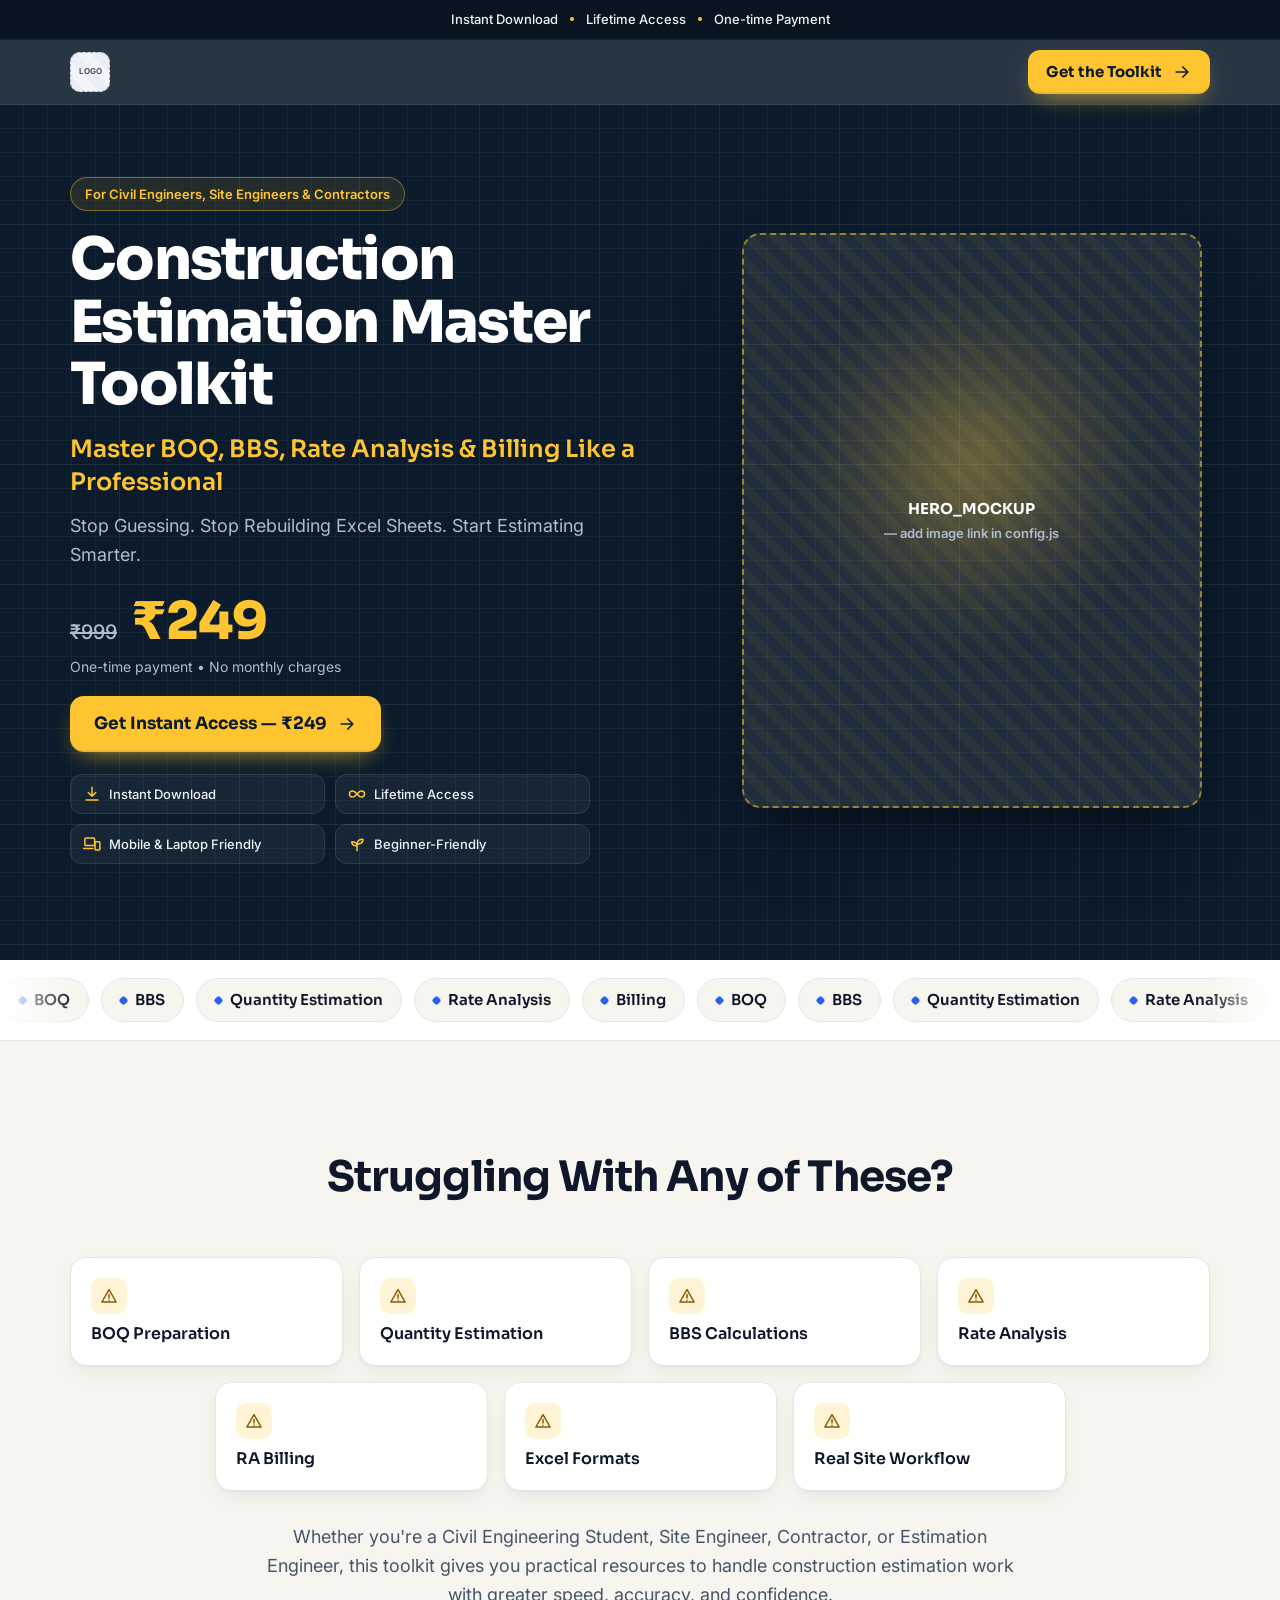
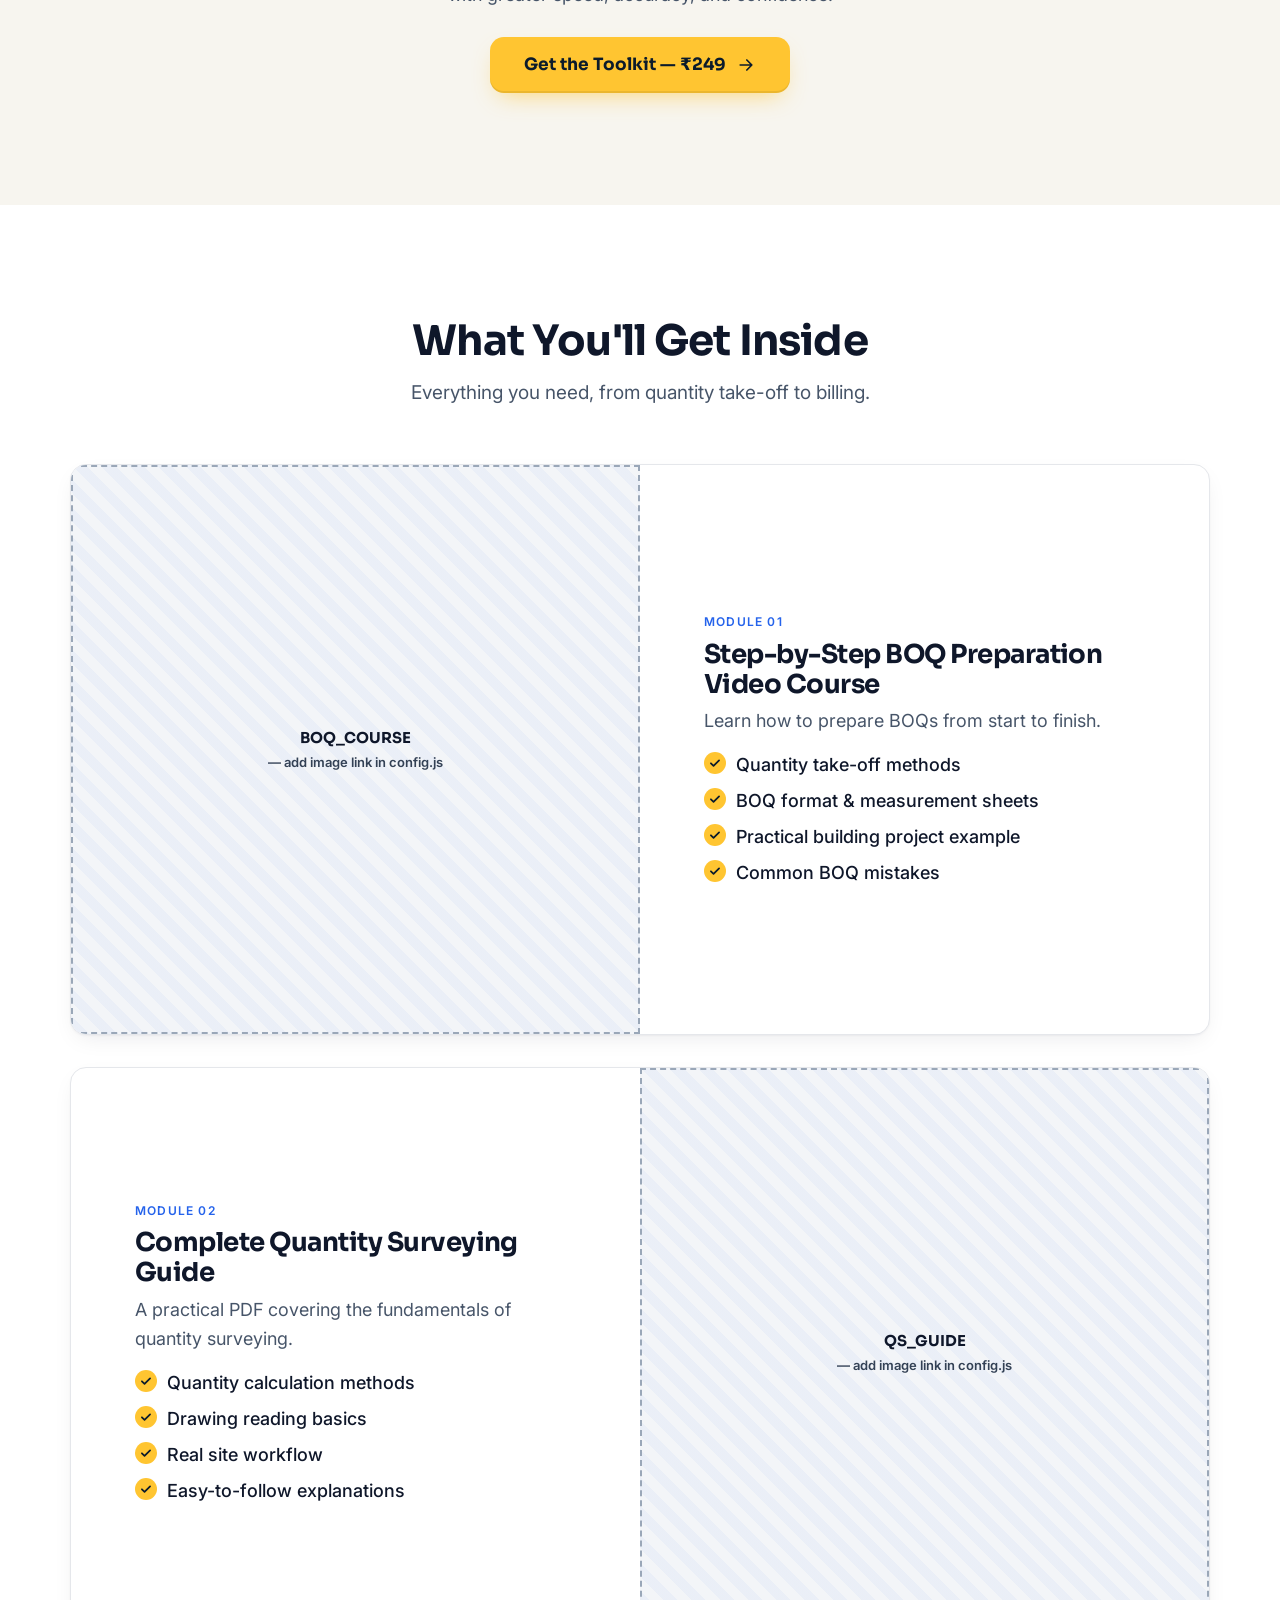
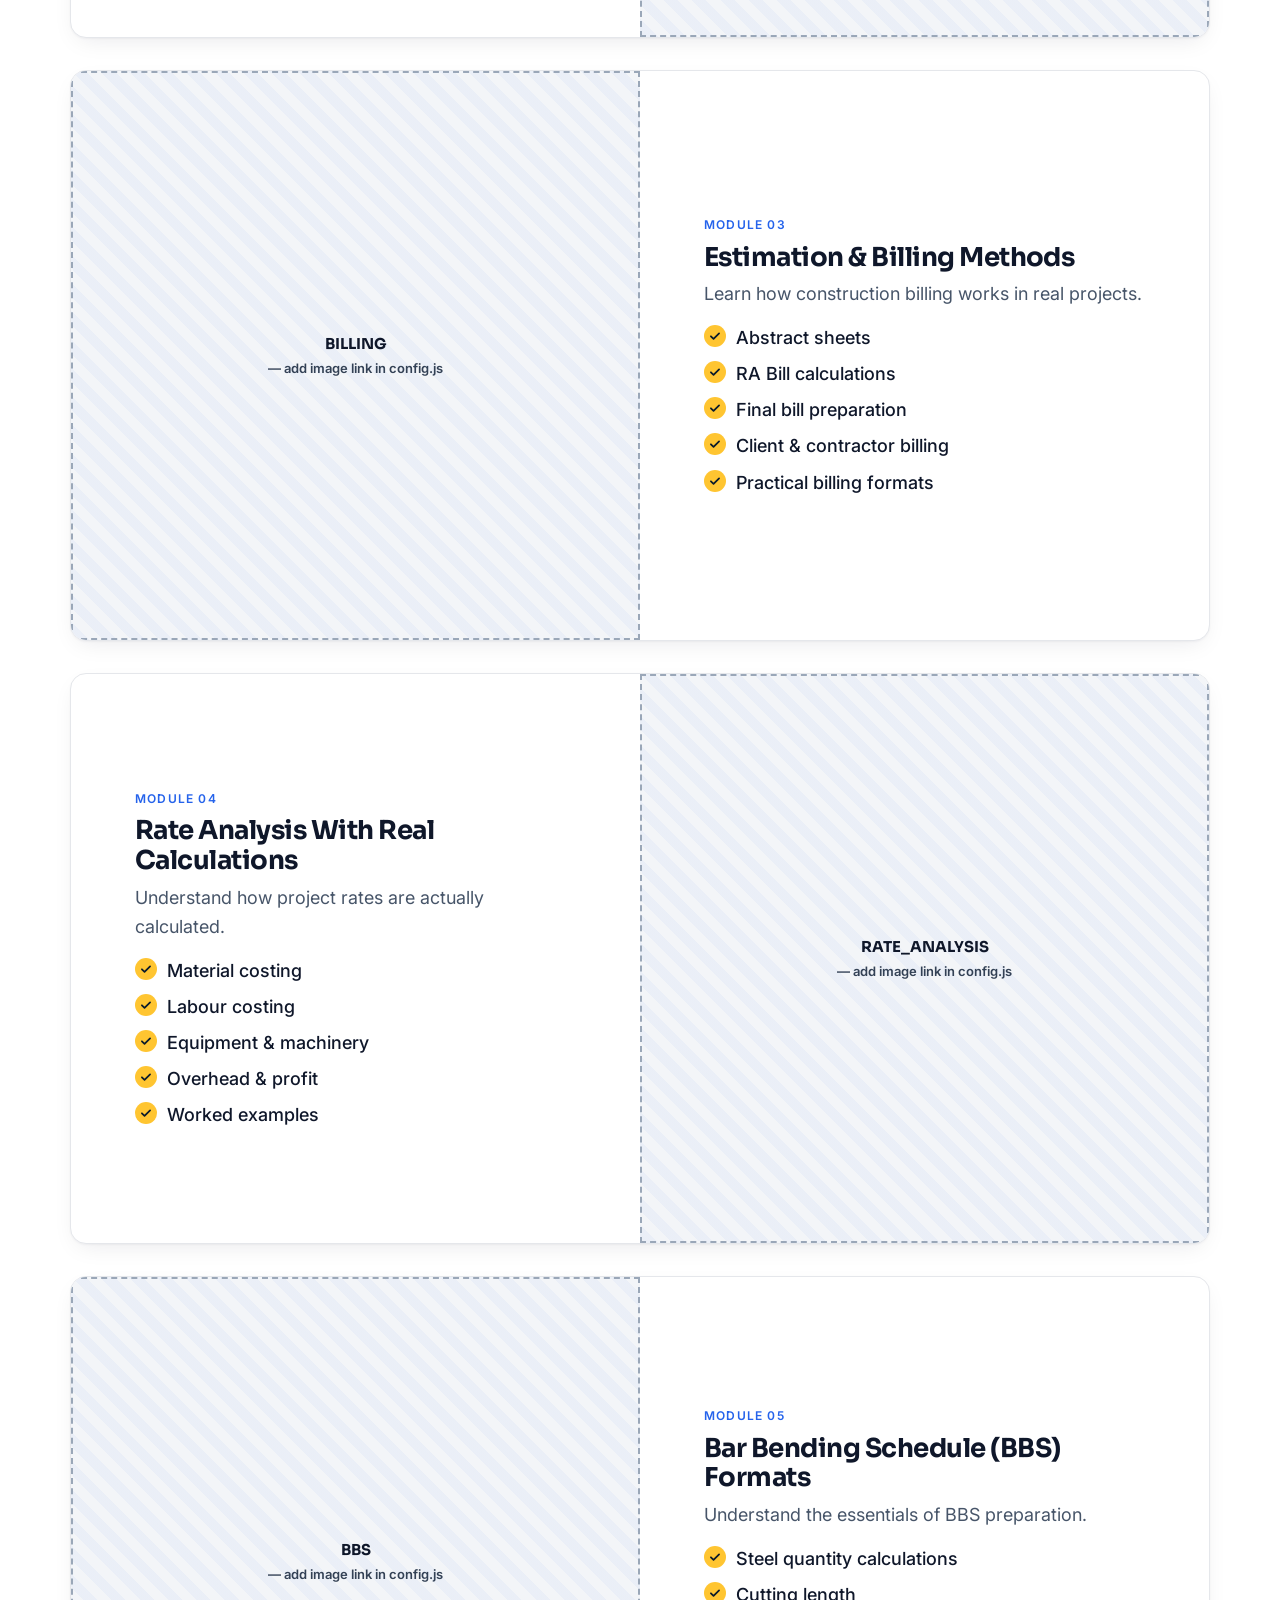
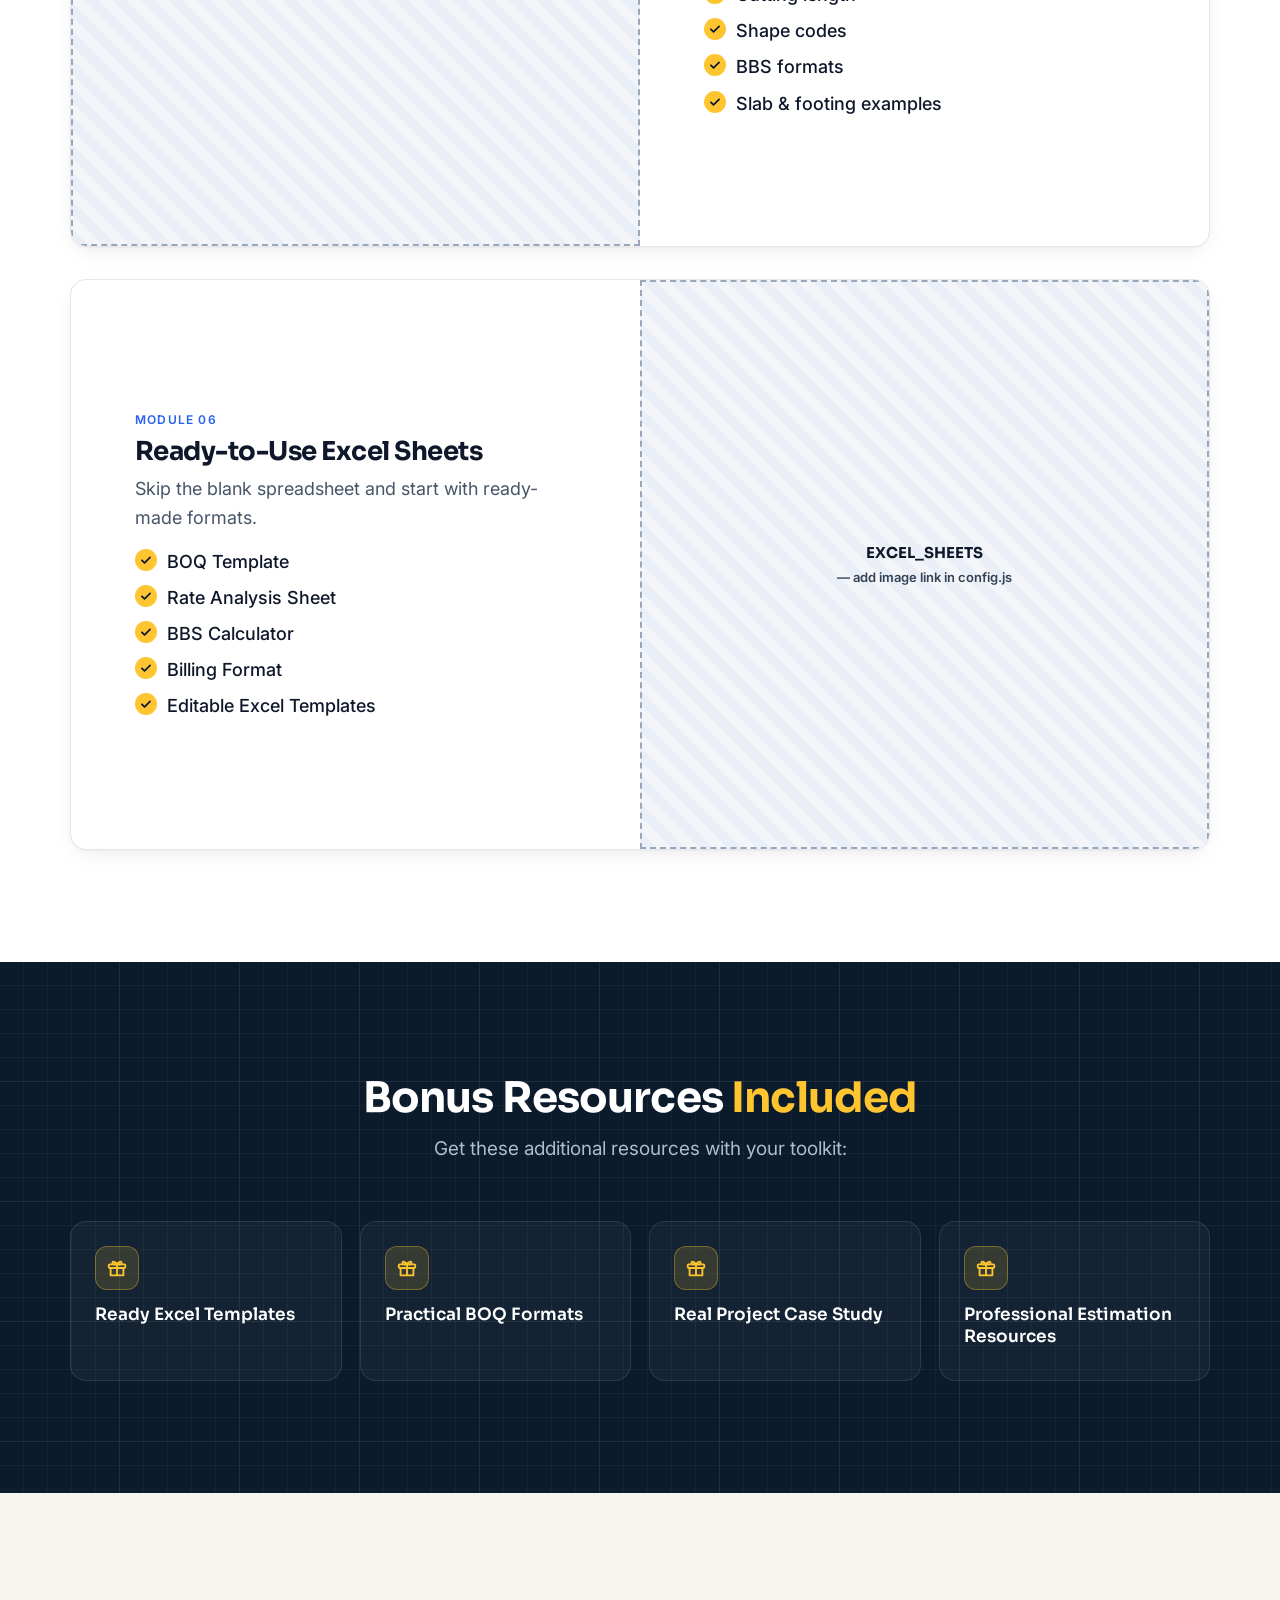
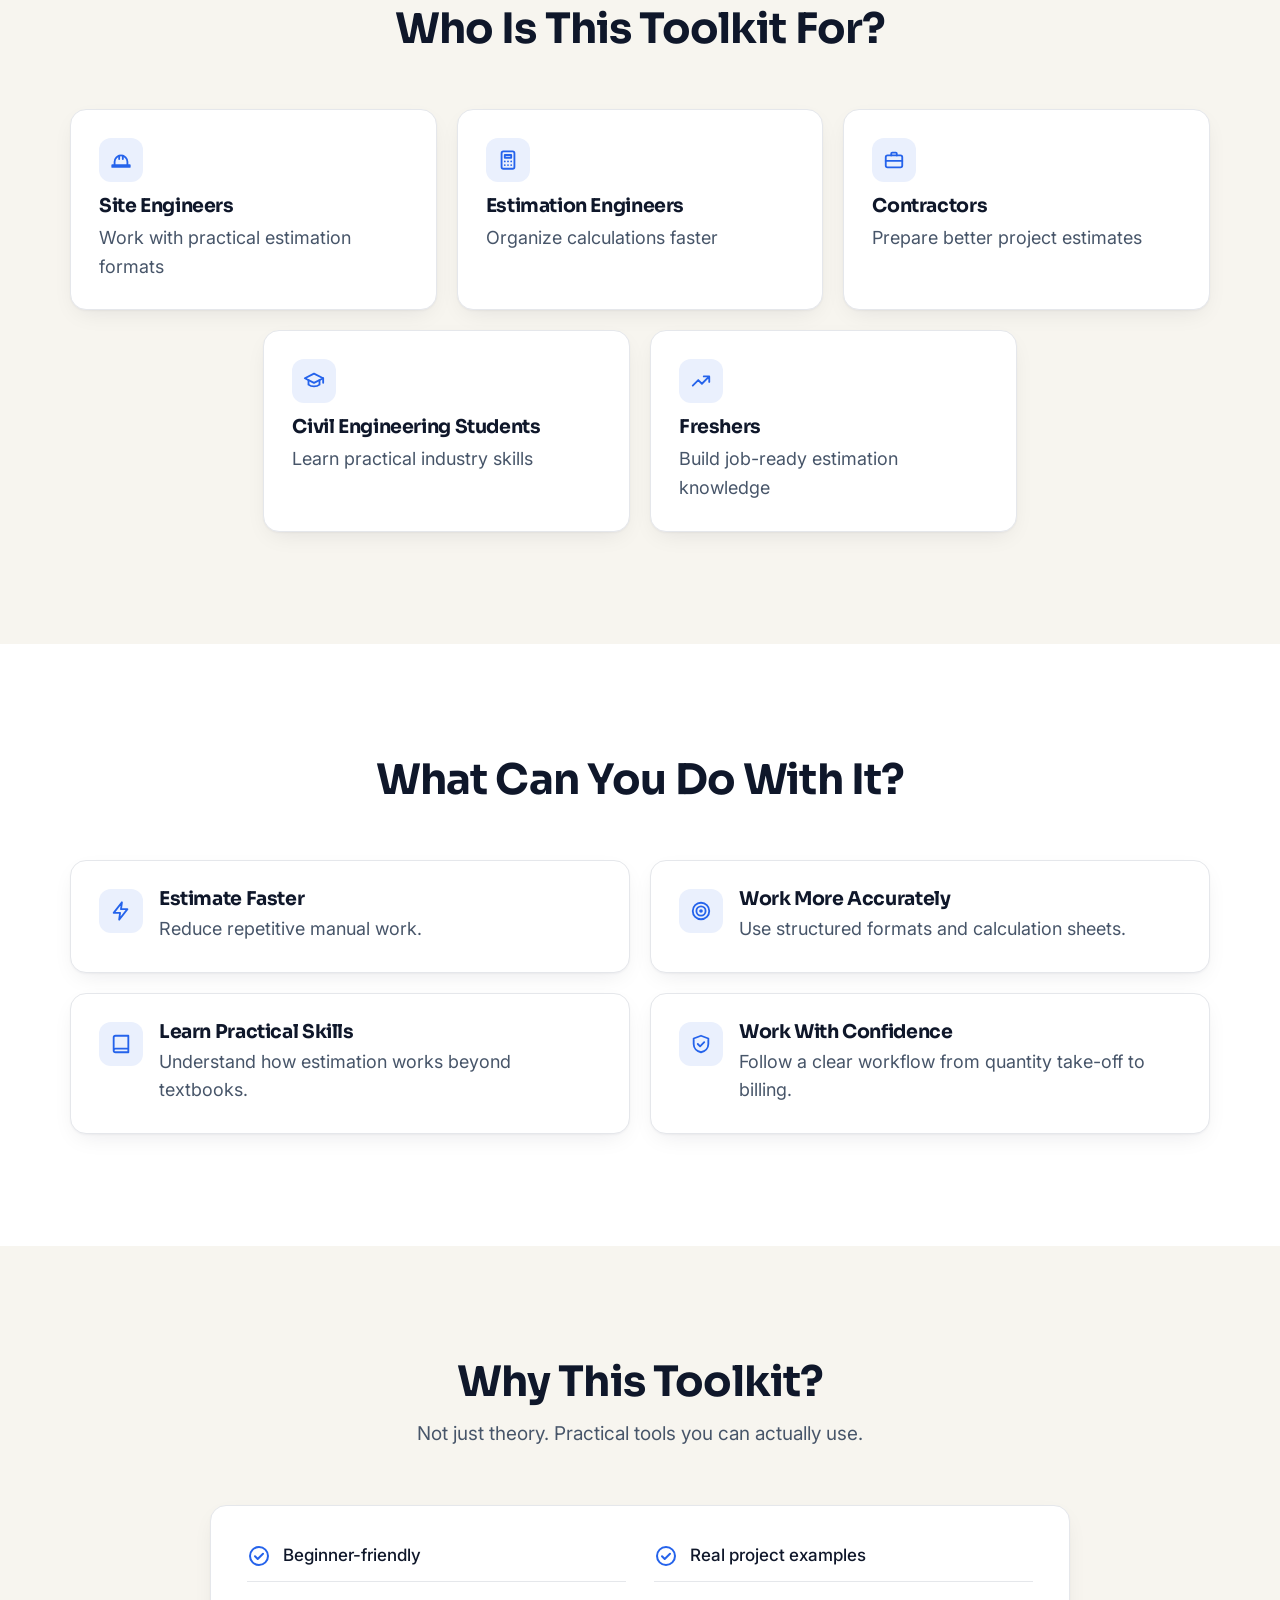
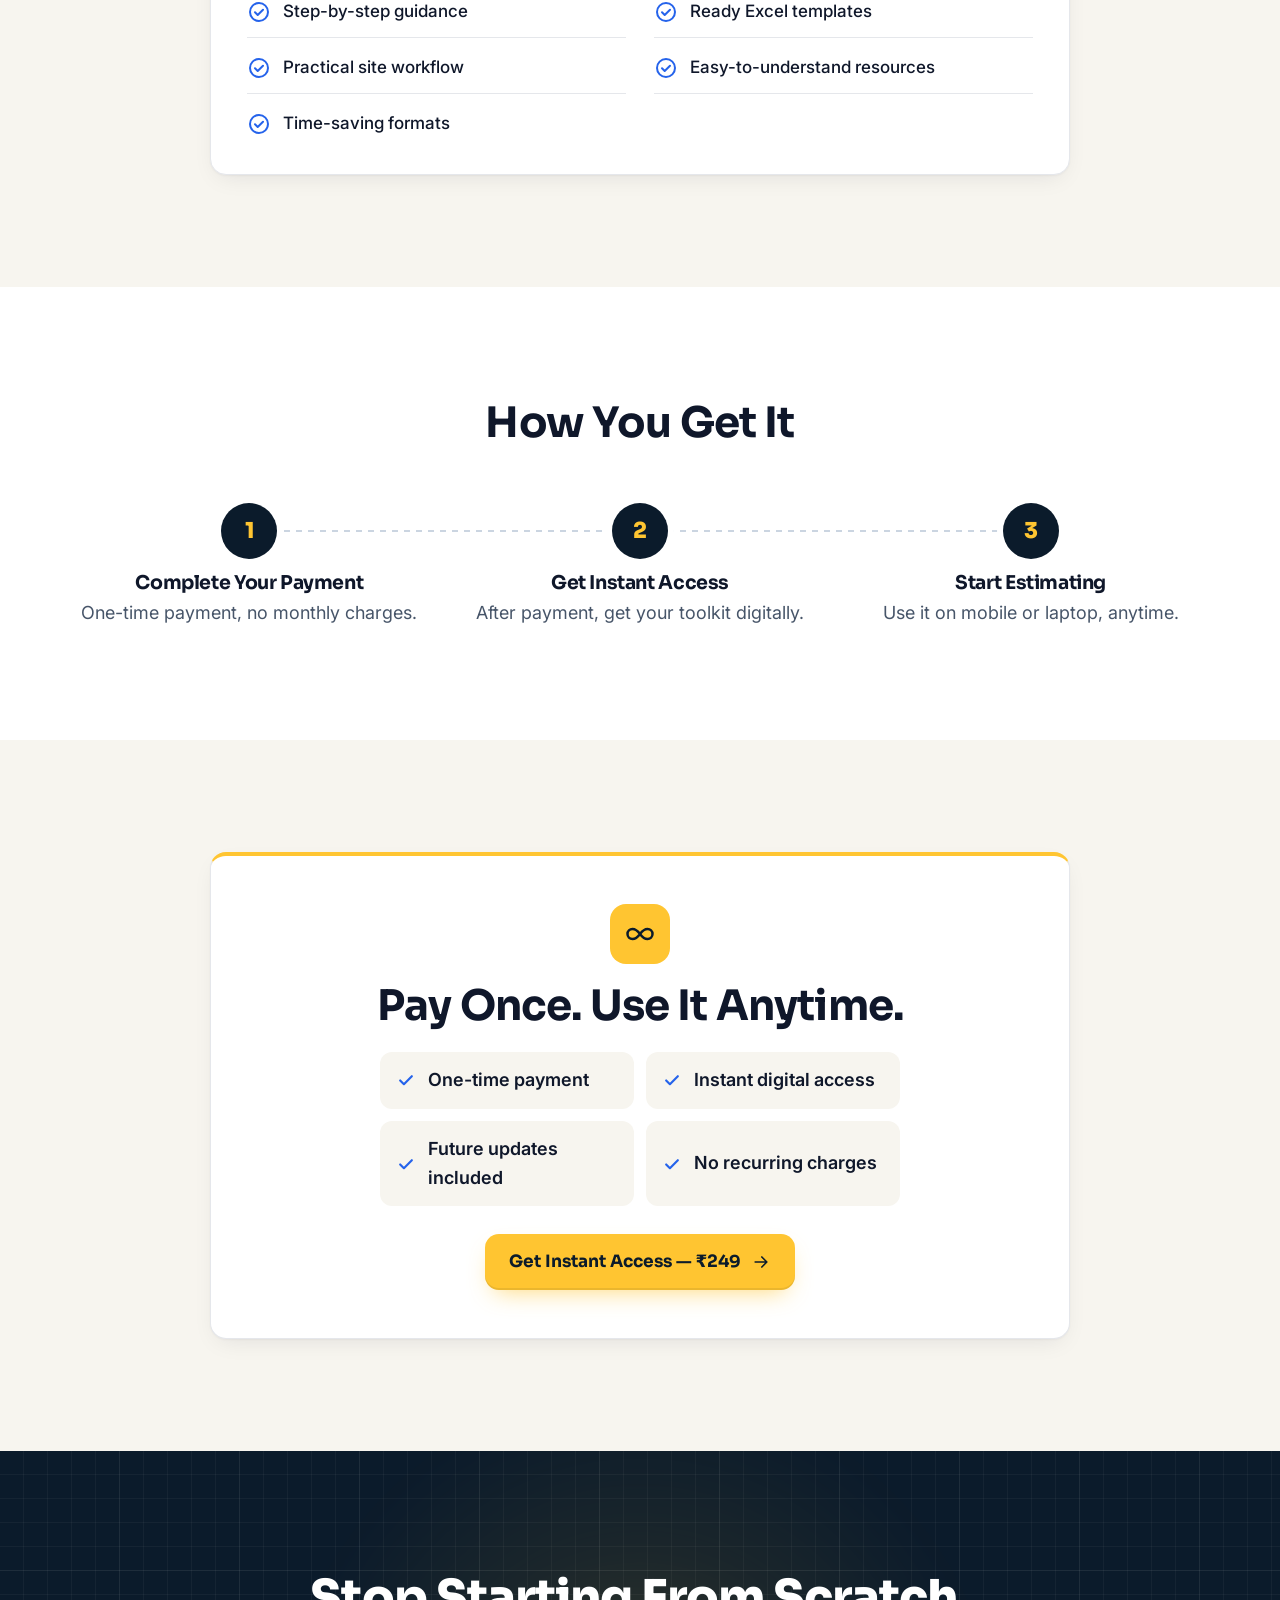
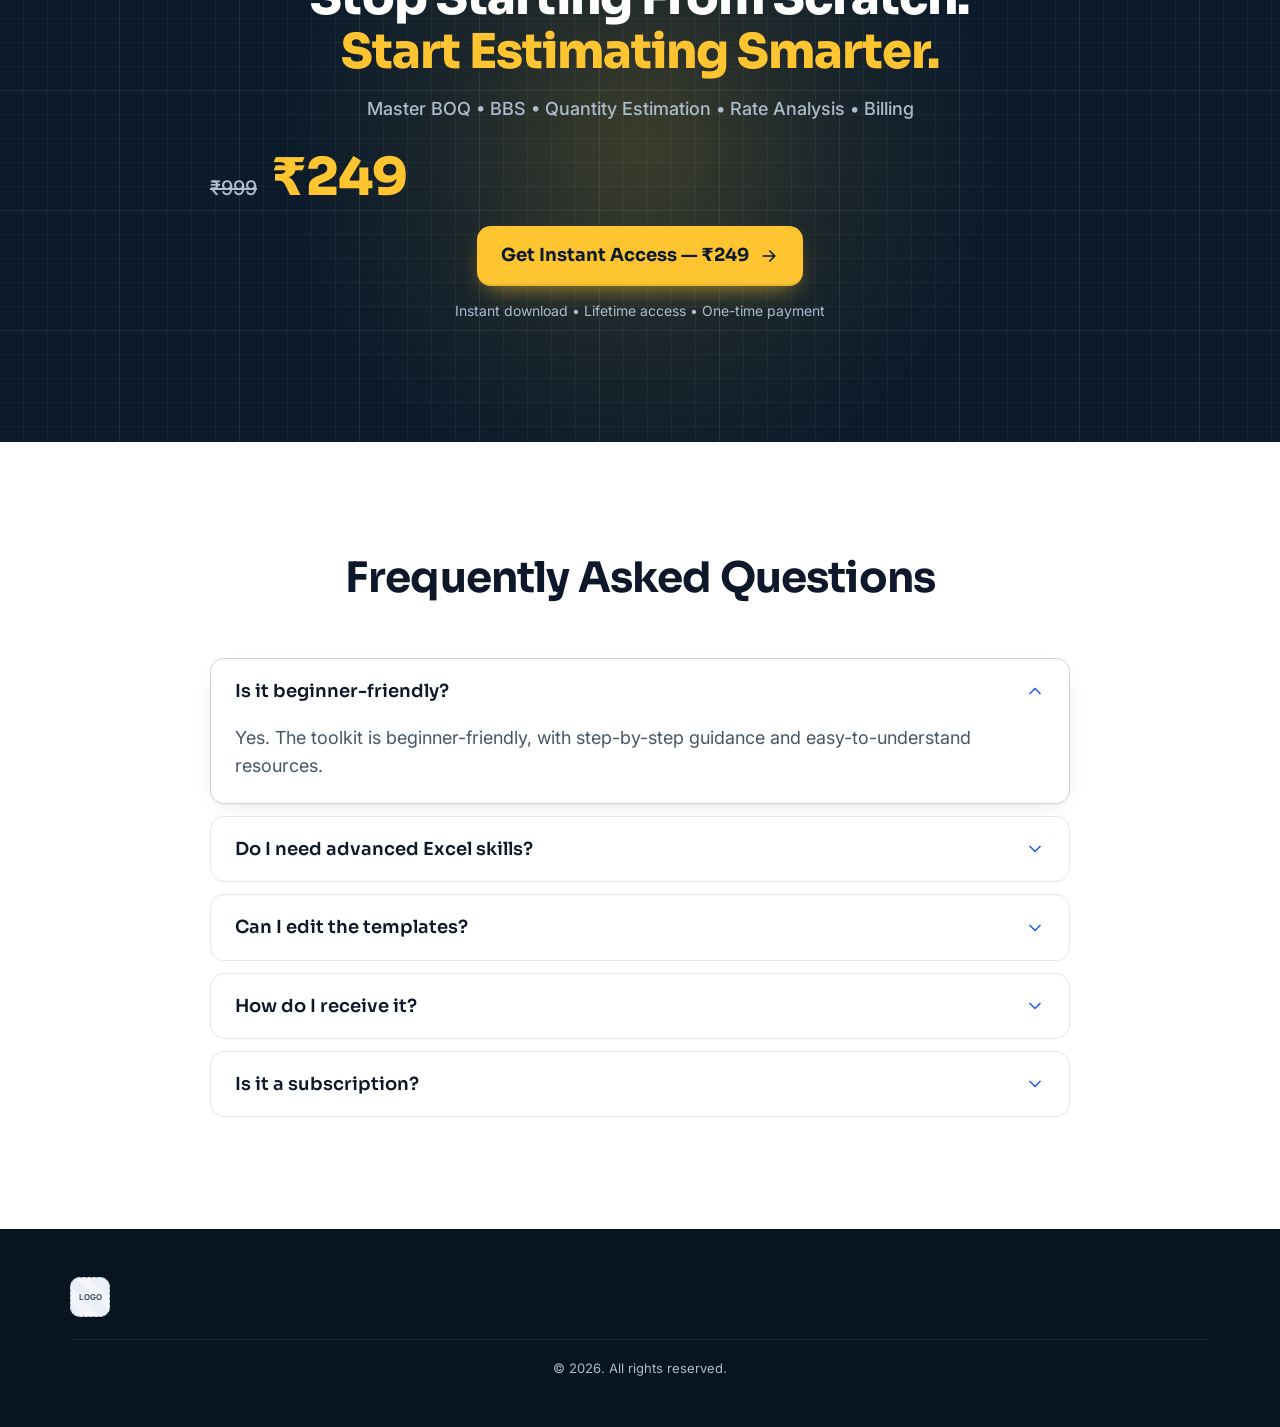
==== commit 82bd21c1: "Make topic strip an endless auto-scrolling loop Co-Authored-By: Claude Opus 5.5 <noreply@anthropic.c" ====
--- a/index.html
+++ b/index.html
@@ -23,11 +23,11 @@
   <link rel="preconnect" href="https://fonts.googleapis.com">
   <link rel="preconnect" href="https://fonts.gstatic.com" crossorigin>
   <link rel="stylesheet" href="https://fonts.googleapis.com/css2?family=Inter:wght@400;500;600&amp;family=Sora:wght@600;700;800&amp;display=swap">
-  <link rel="stylesheet" href="styles.css?v=1">
+  <link rel="stylesheet" href="styles.css?v=2">
 
   <script>document.documentElement.classList.add('js');</script>
   <script src="config.js"></script>
-  <script src="script.js?v=1" defer></script>
+  <script src="script.js?v=2" defer></script>
 </head>
 <body>
 
@@ -121,8 +121,8 @@
 
   <!-- [D] TOPIC STRIP -->
   <div class="topics-band">
-    <div class="container">
-      <ul class="topics" tabindex="0" aria-label="Topics covered">
+    <div class="topics-marquee">
+      <ul class="topics" aria-label="Topics covered">
         <li>BOQ</li>
         <li>BBS</li>
         <li>Quantity Estimation</li>
--- a/styles.css
+++ b/styles.css
@@ -328,21 +328,25 @@
 .badges .i { color: var(--yellow); width: 18px; height: 18px; }
 
 /* ---------- Topic strip ---------- */
-.topics-band { background: var(--white); border-bottom: 1px solid var(--line); padding: 18px 0; }
-.topics {
-  display: flex; gap: 10px;
-  overflow-x: auto;
-  scroll-snap-type: x proximity;
-  scrollbar-width: none;
-  padding: 2px;
-  margin: 0 calc(var(--gutter) * -1);
-  padding-inline: var(--gutter);
-}
-.topics::-webkit-scrollbar { display: none; }
+.topics-band { background: var(--white); border-bottom: 1px solid var(--line); padding: 18px 0; overflow: hidden; }
+.topics-marquee {
+  overflow: hidden;
+  -webkit-mask-image: linear-gradient(90deg, transparent, #000 6%, #000 94%, transparent);
+          mask-image: linear-gradient(90deg, transparent, #000 6%, #000 94%, transparent);
+}
+.topics { display: flex; width: max-content; }
+.topics.is-looping { animation: topics-loop var(--loop-duration, 20s) linear infinite; will-change: transform; }
+.topics-marquee:hover .topics,
+.topics-marquee.is-paused .topics { animation-play-state: paused; }
+@keyframes topics-loop {
+  from { transform: translateX(0); }
+  to { transform: translateX(calc(var(--loop-distance, 0px) * -1)); }
+}
 .topics li {
-  flex: none; scroll-snap-align: start;
+  flex: none;
   display: inline-flex; align-items: center; gap: 8px;
   min-height: 44px;
+  margin-right: 12px;
   padding: 8px 18px;
   border-radius: 999px;
   border: 1px solid var(--line);
@@ -352,6 +356,12 @@
   white-space: nowrap;
 }
 .topics li::before { content: ""; width: 7px; height: 7px; border-radius: 2px; background: var(--blue); transform: rotate(45deg); }
+/* Reduced motion: no loop, pills wrap and stay centred */
+@media (prefers-reduced-motion: reduce) {
+  .topics-marquee { -webkit-mask-image: none; mask-image: none; }
+  .topics { width: auto; flex-wrap: wrap; justify-content: center; row-gap: 10px; padding: 0 var(--gutter); }
+  .topics li { margin: 0 6px; }
+}
 
 /* ---------- Cards ---------- */
 .card {
@@ -589,7 +599,6 @@
   .hero-support { font-size: 1.125rem; }
   .price { font-size: 3.25rem; }
 
-  .topics { justify-content: center; overflow: visible; margin: 0; padding-inline: 0; flex-wrap: wrap; }
 
   .section-head { margin-bottom: 56px; }
   .section > .container > .section-title { margin-bottom: 56px; }
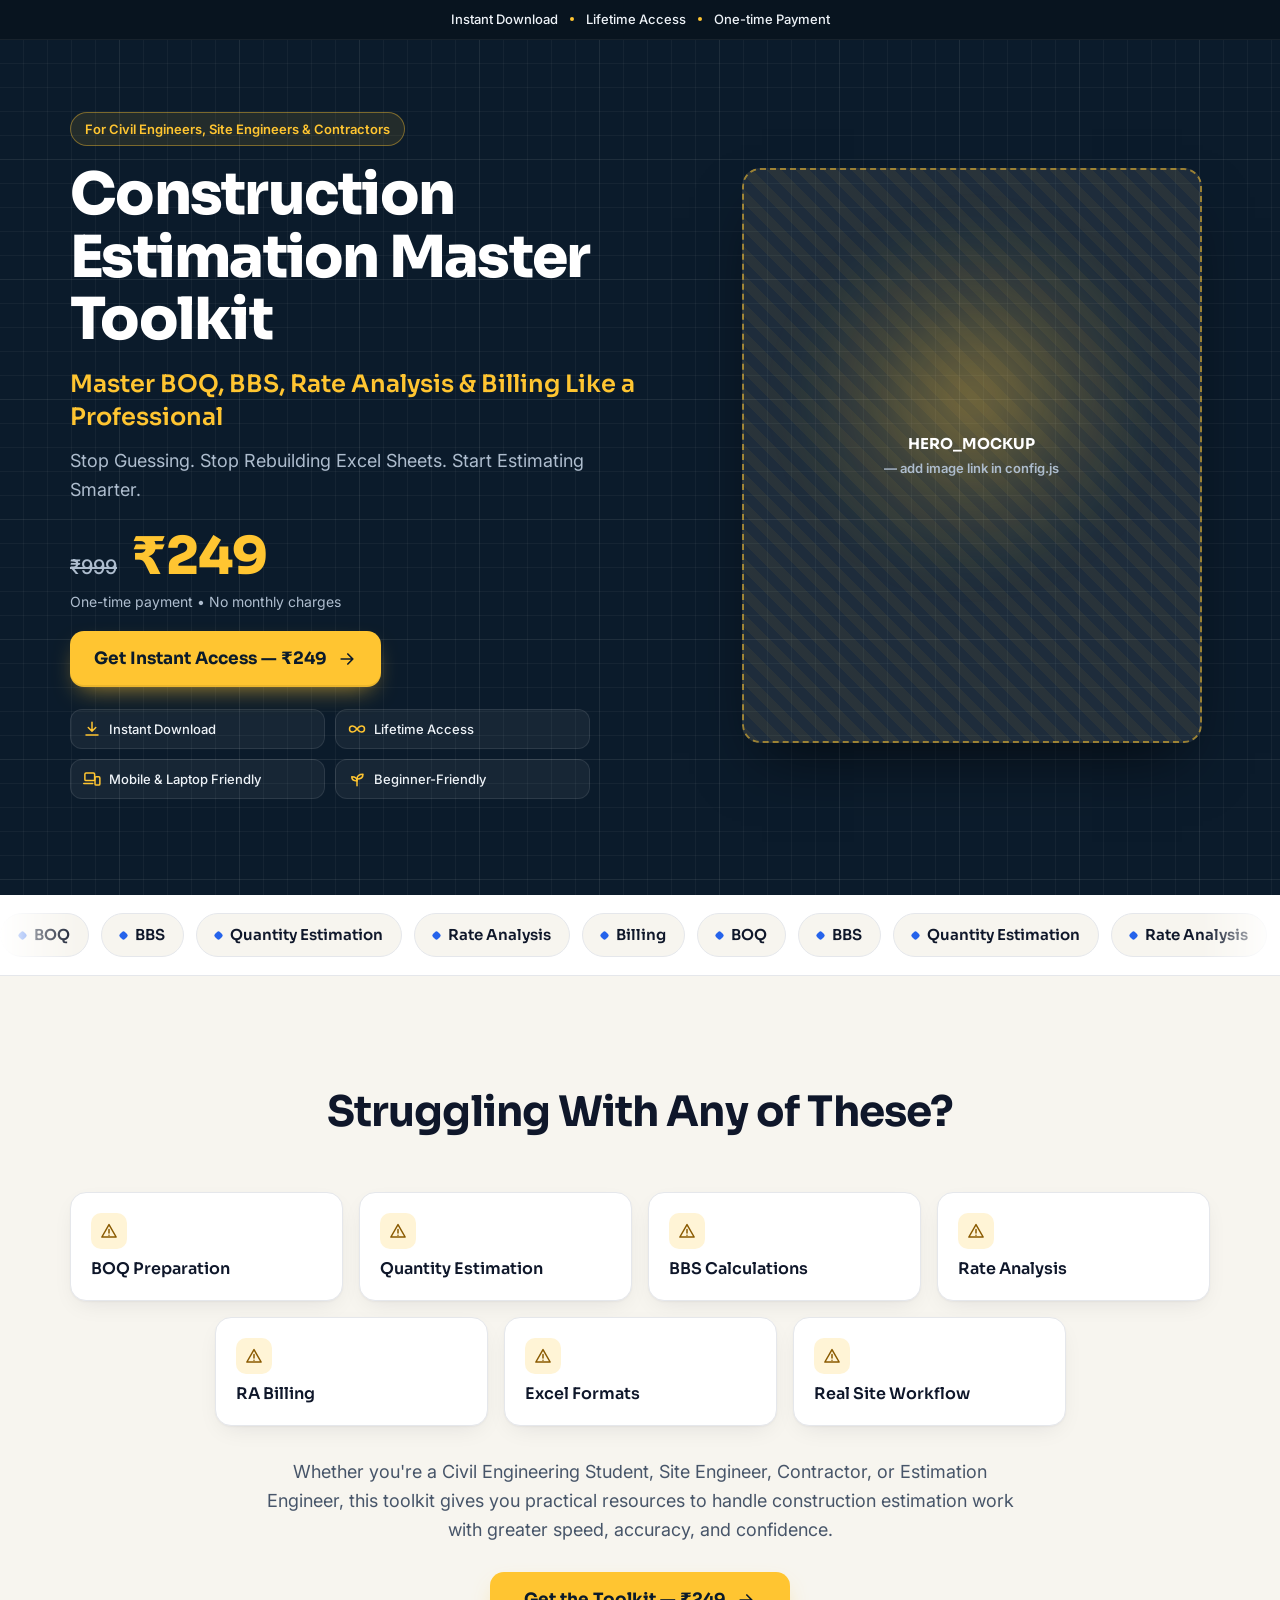
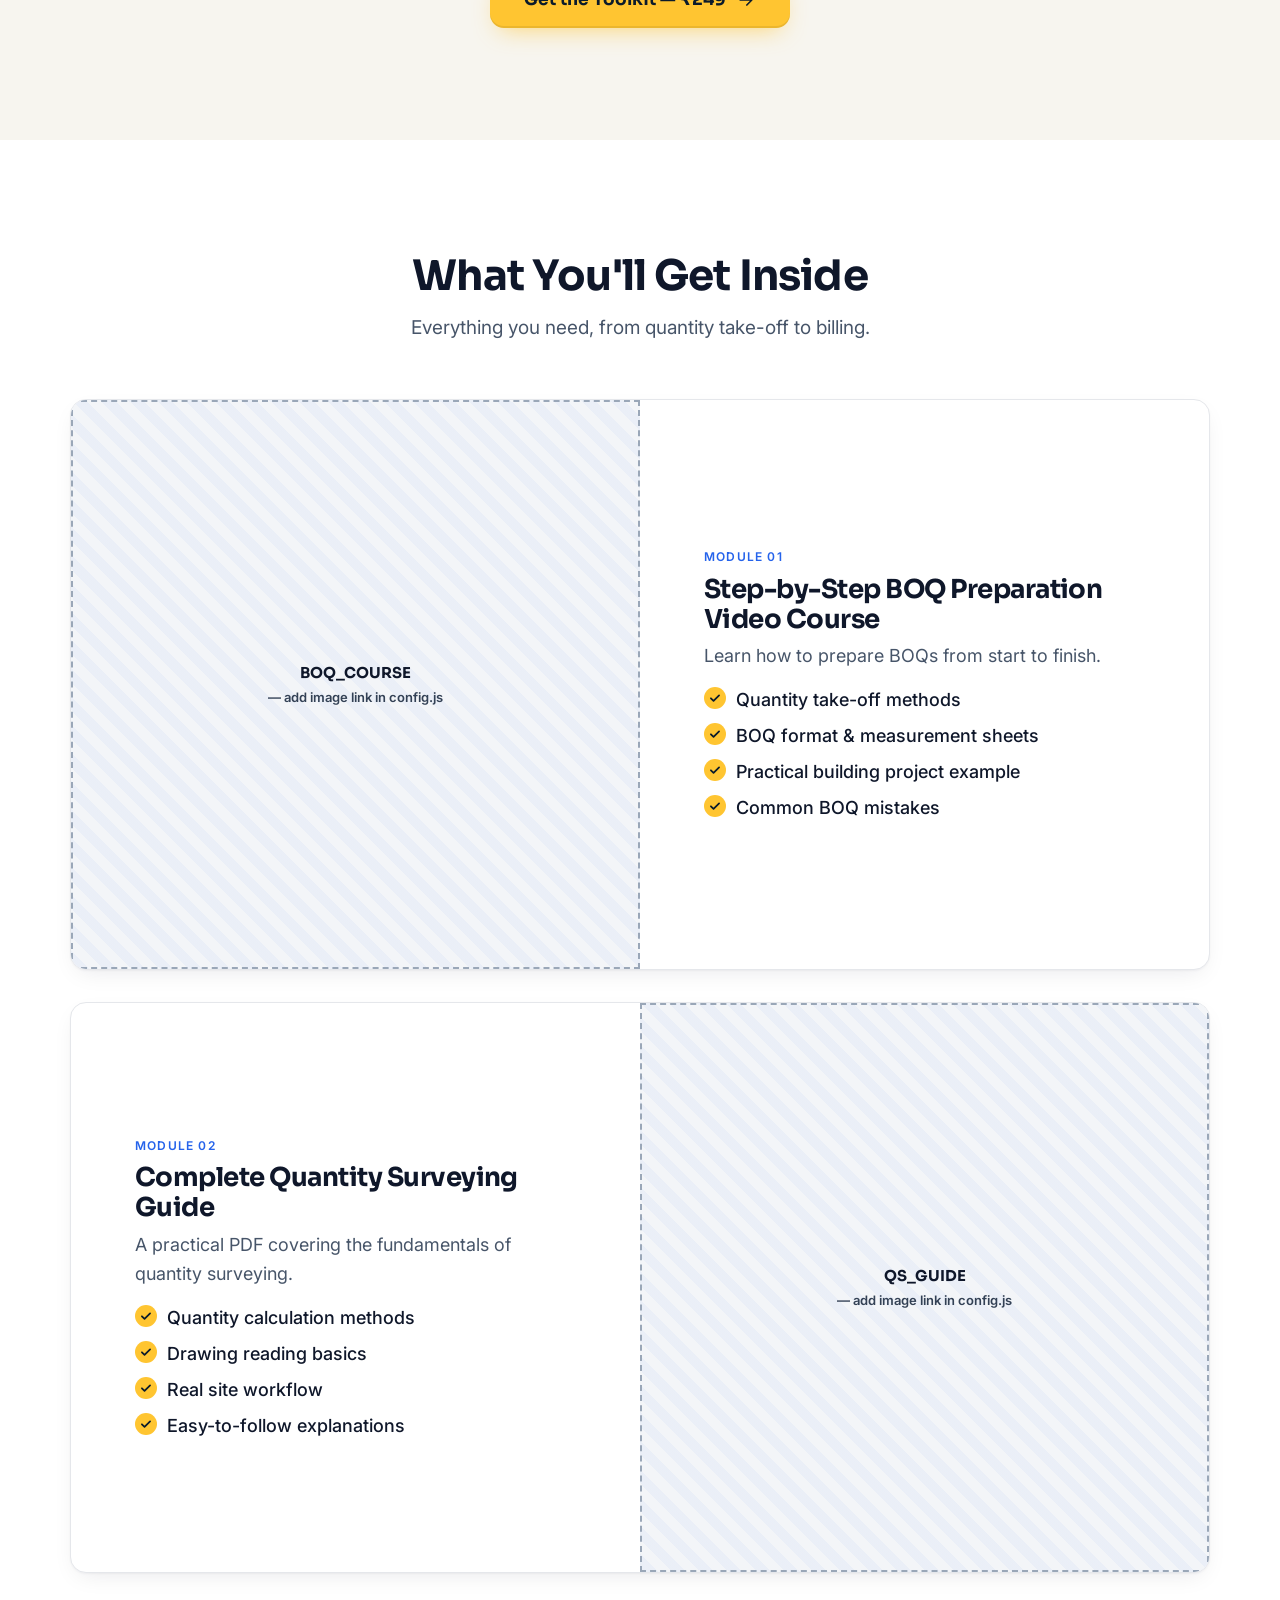
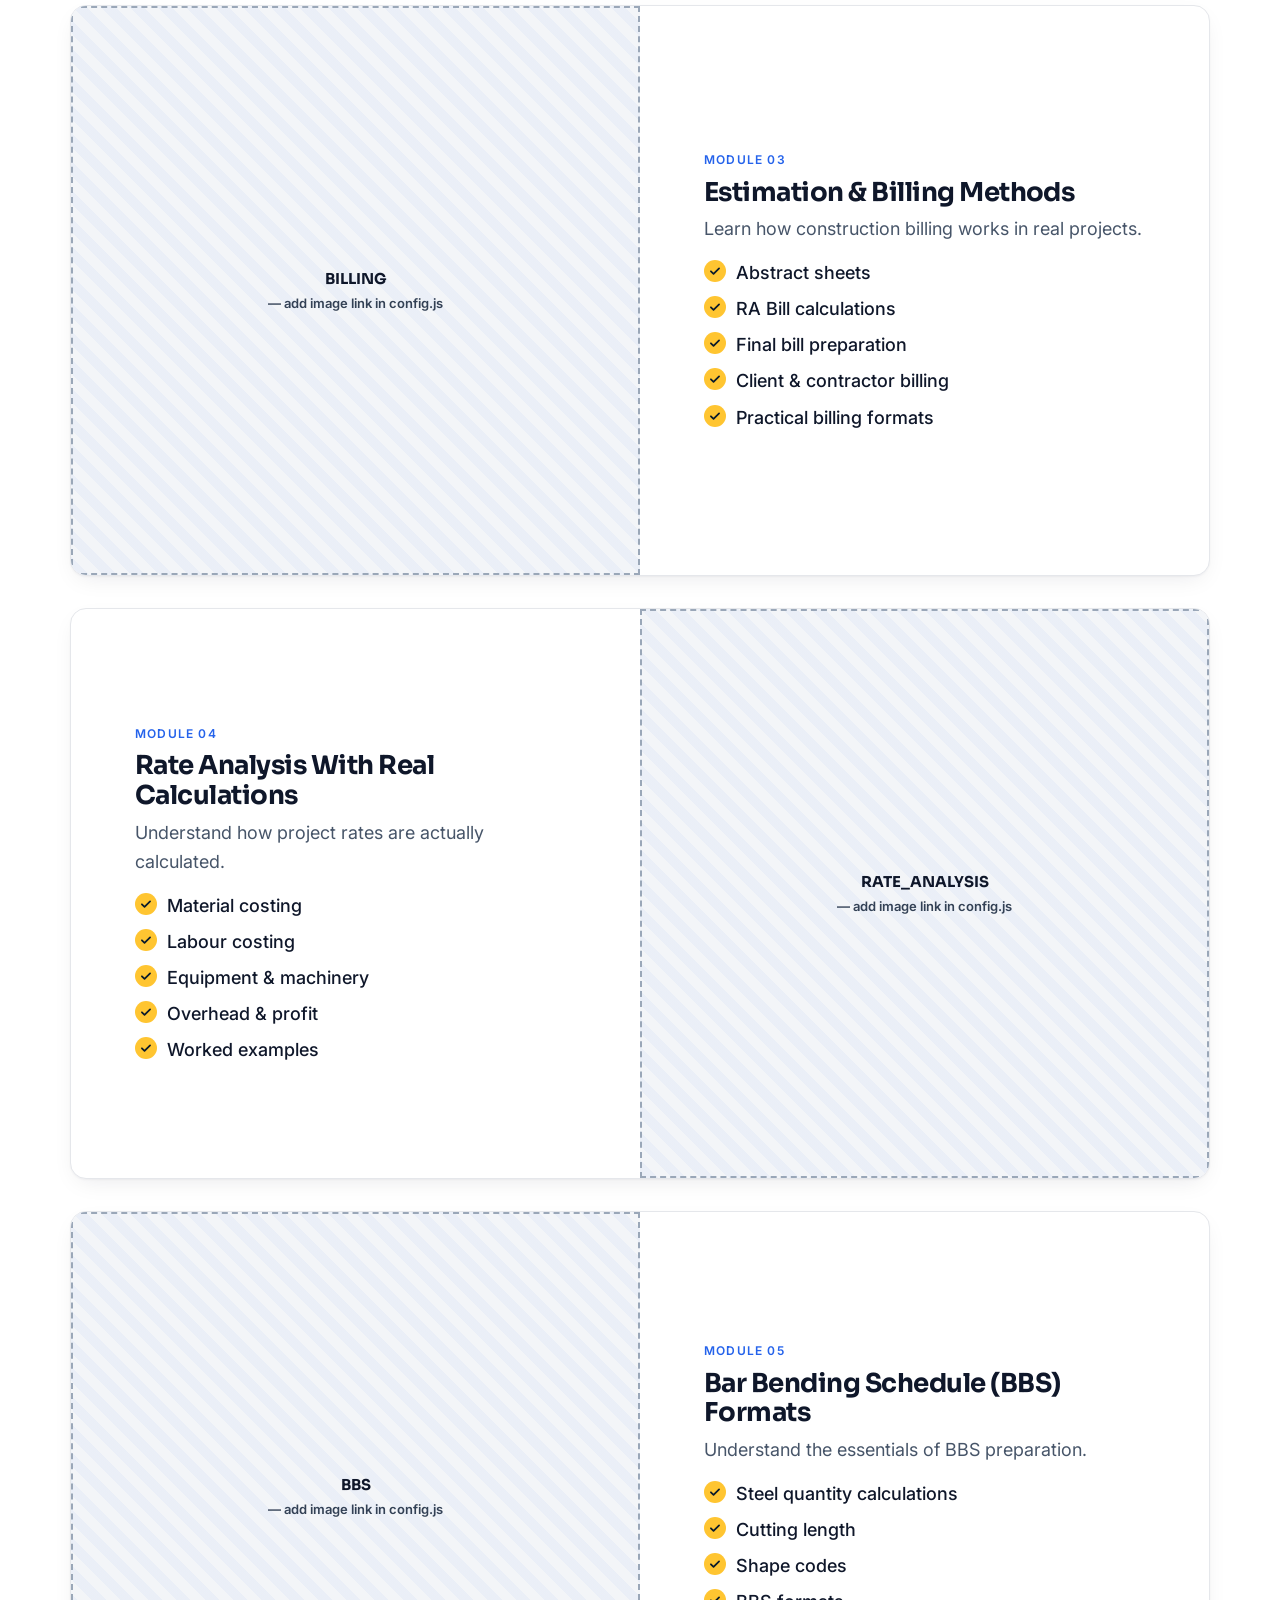
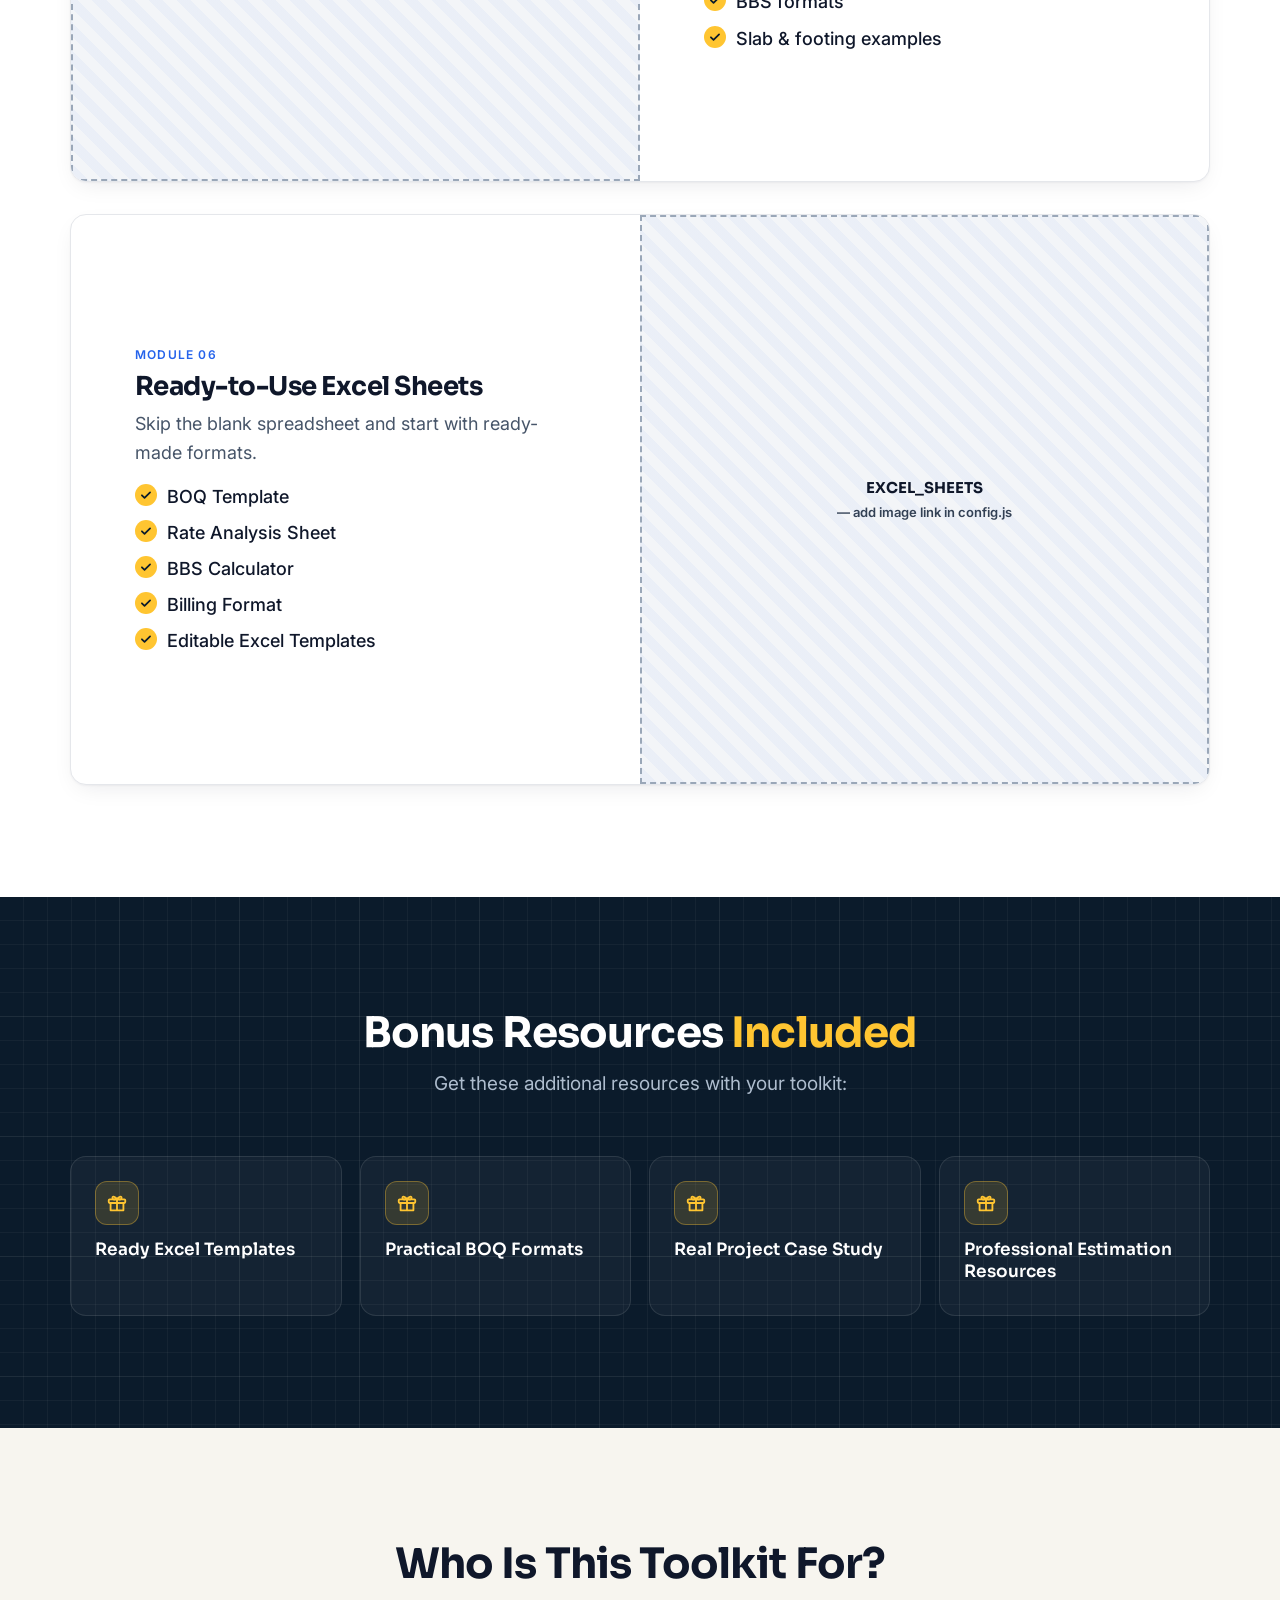
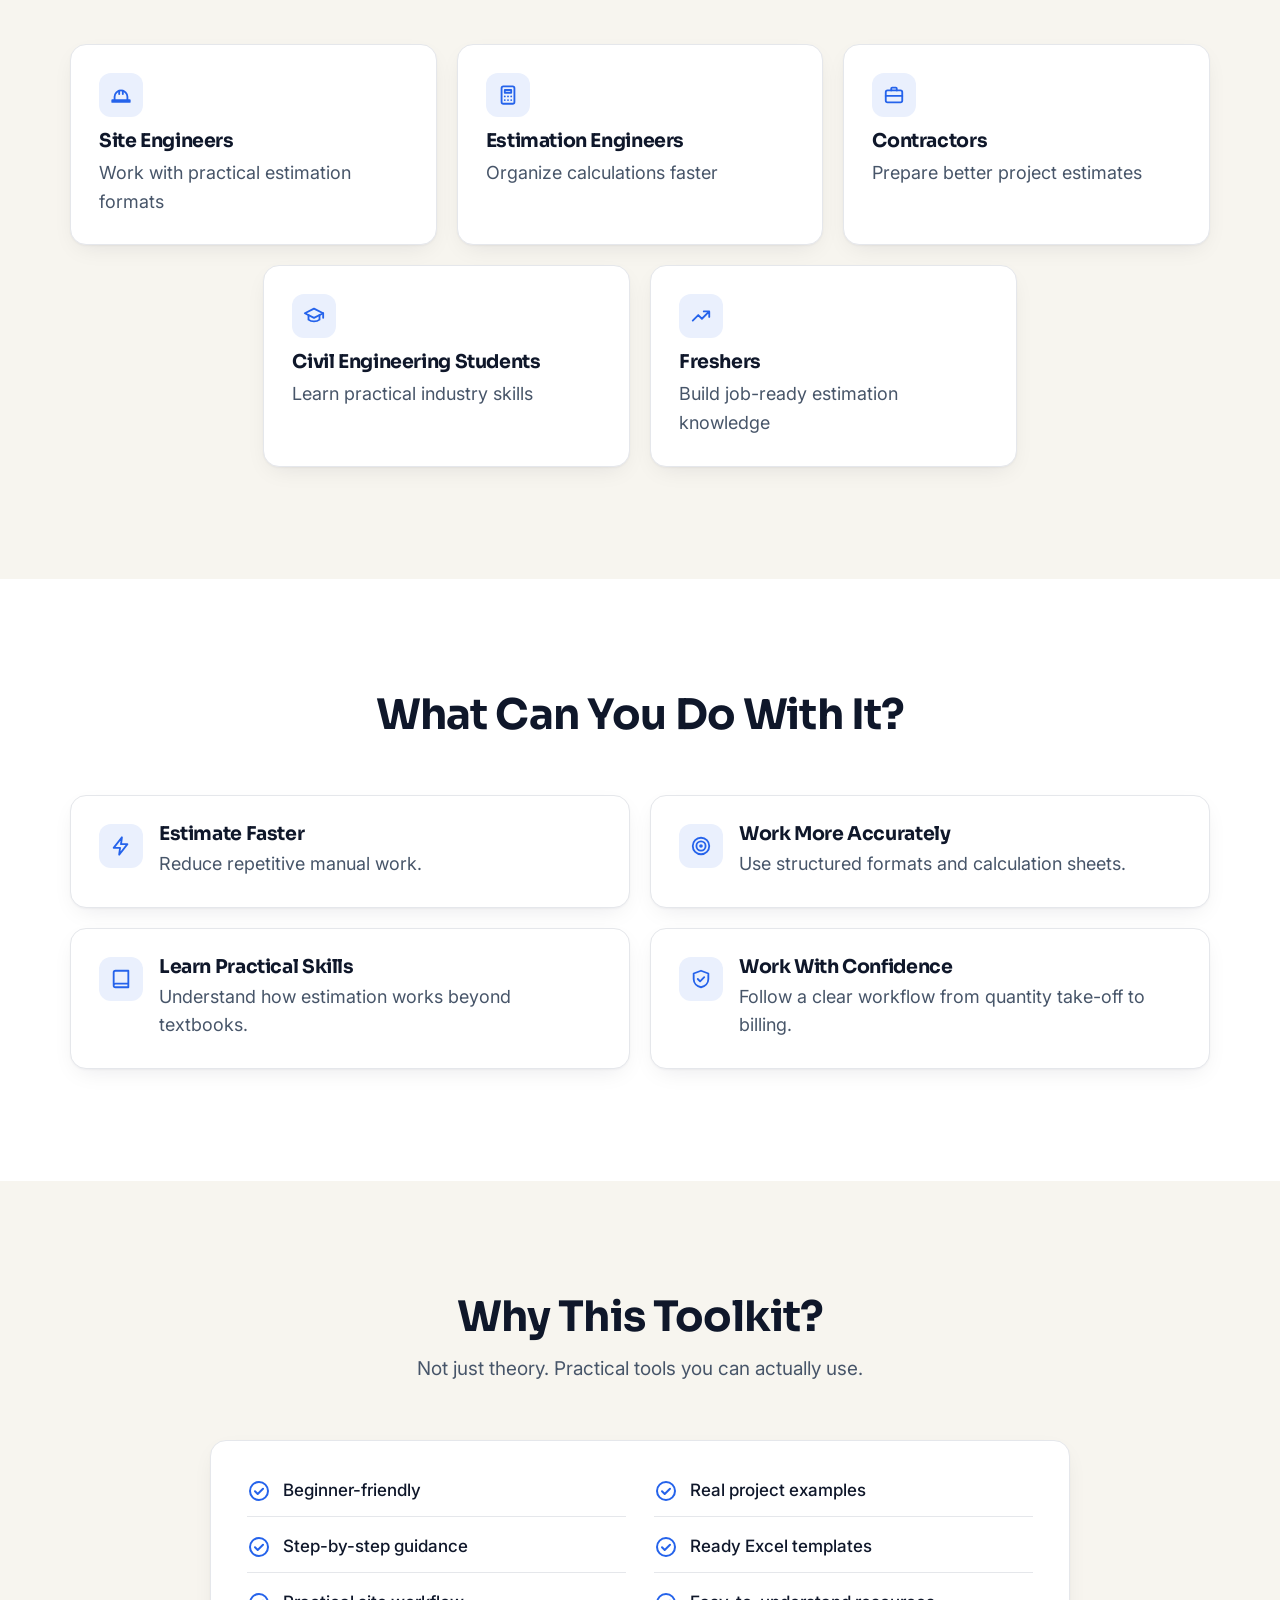
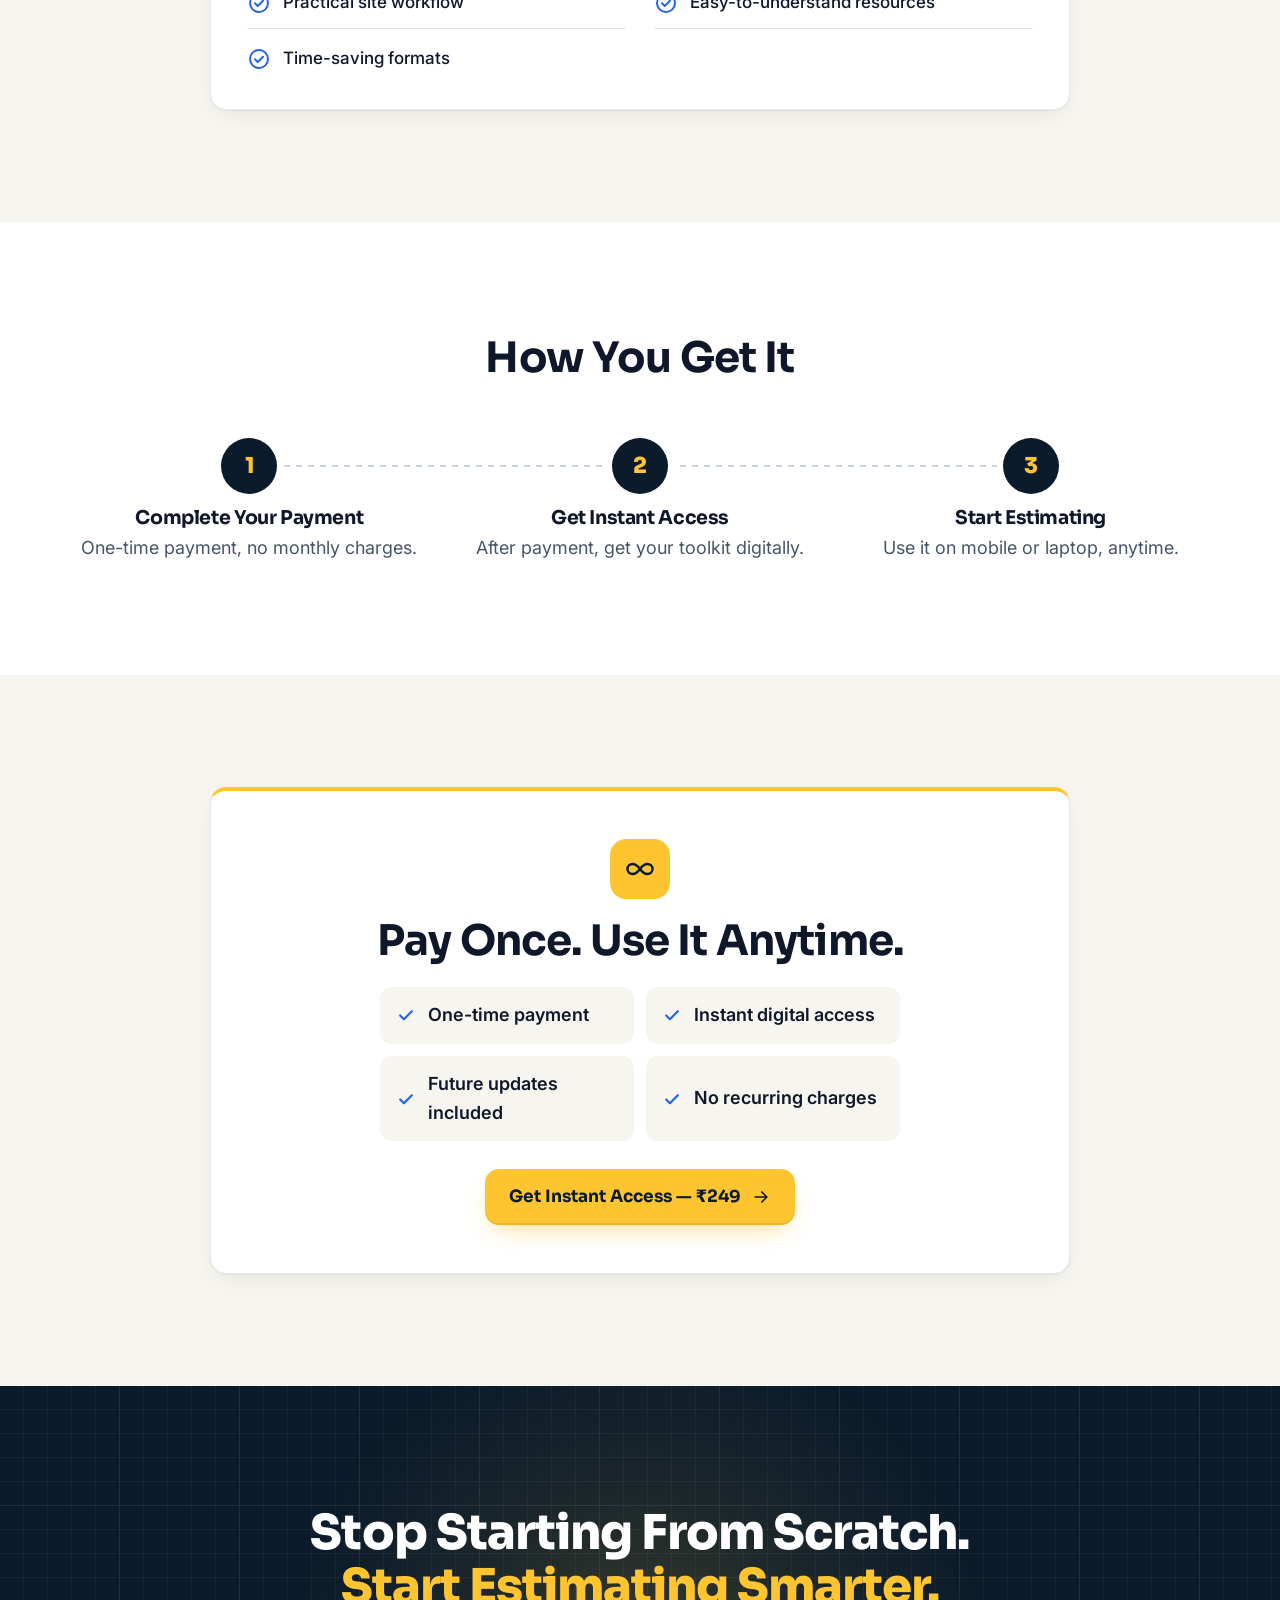
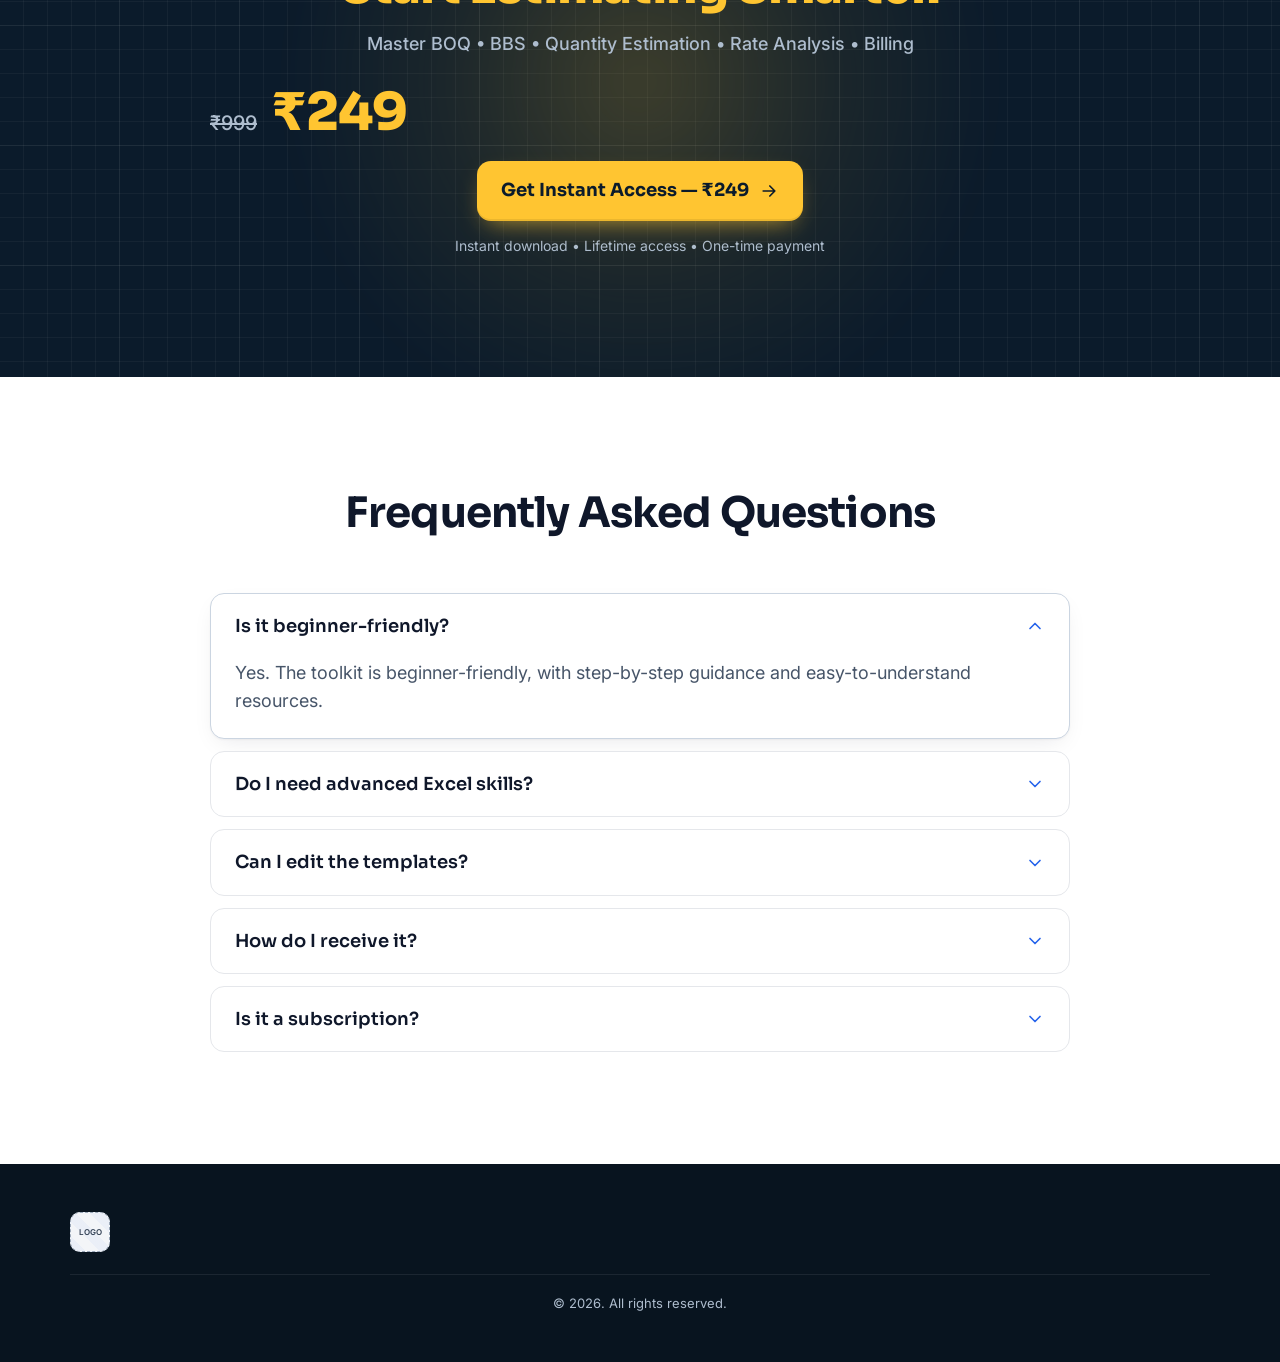
==== commit 2269fb91: "Remove top header (logo, brand name and header CTA) Co-Authored-By: Claude Opus 5.5 <noreply@anthrop" ====
--- a/index.html
+++ b/index.html
@@ -65,20 +65,6 @@
   <span>Instant Download</span><span class="dot" aria-hidden="true"></span><span>Lifetime Access</span><span class="dot" aria-hidden="true"></span><span>One-time Payment</span>
 </div>
 
-<!-- [B] HEADER -->
-<header class="site-header" id="top">
-  <div class="container header-inner">
-    <a class="brand" href="#top" aria-label="Back to top">
-      <span class="brand-logo media media--logo" data-slot="LOGO" data-alt="Logo" data-eager></span>
-      <span class="brand-name" data-config="BRAND_NAME" data-requires="BRAND_NAME"></span>
-    </a>
-    <a class="btn btn--primary btn--sm js-buy header-cta" href="#">
-      <span>Get the Toolkit</span>
-      <svg class="i" aria-hidden="true"><use href="#i-arrow"/></svg>
-    </a>
-  </div>
-</header>
-
 <main id="main">
 
   <!-- [C] HERO -->
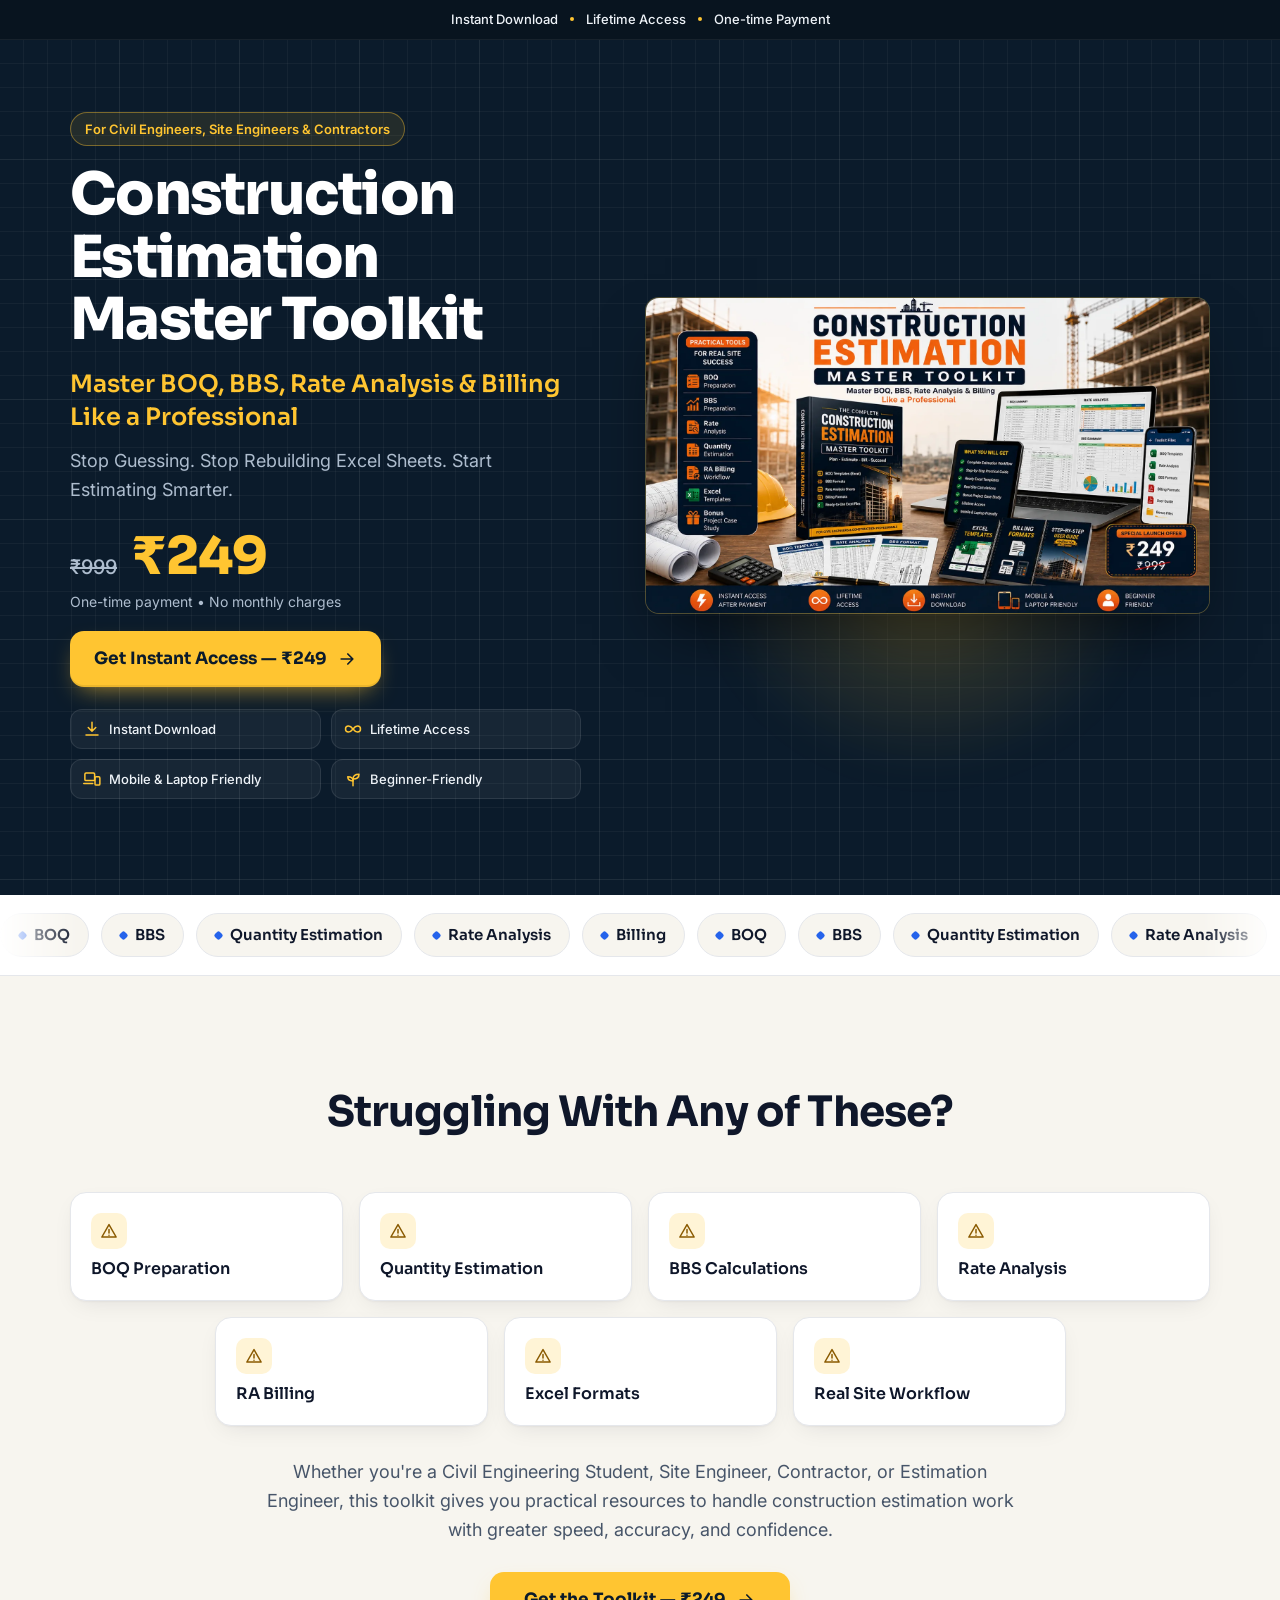
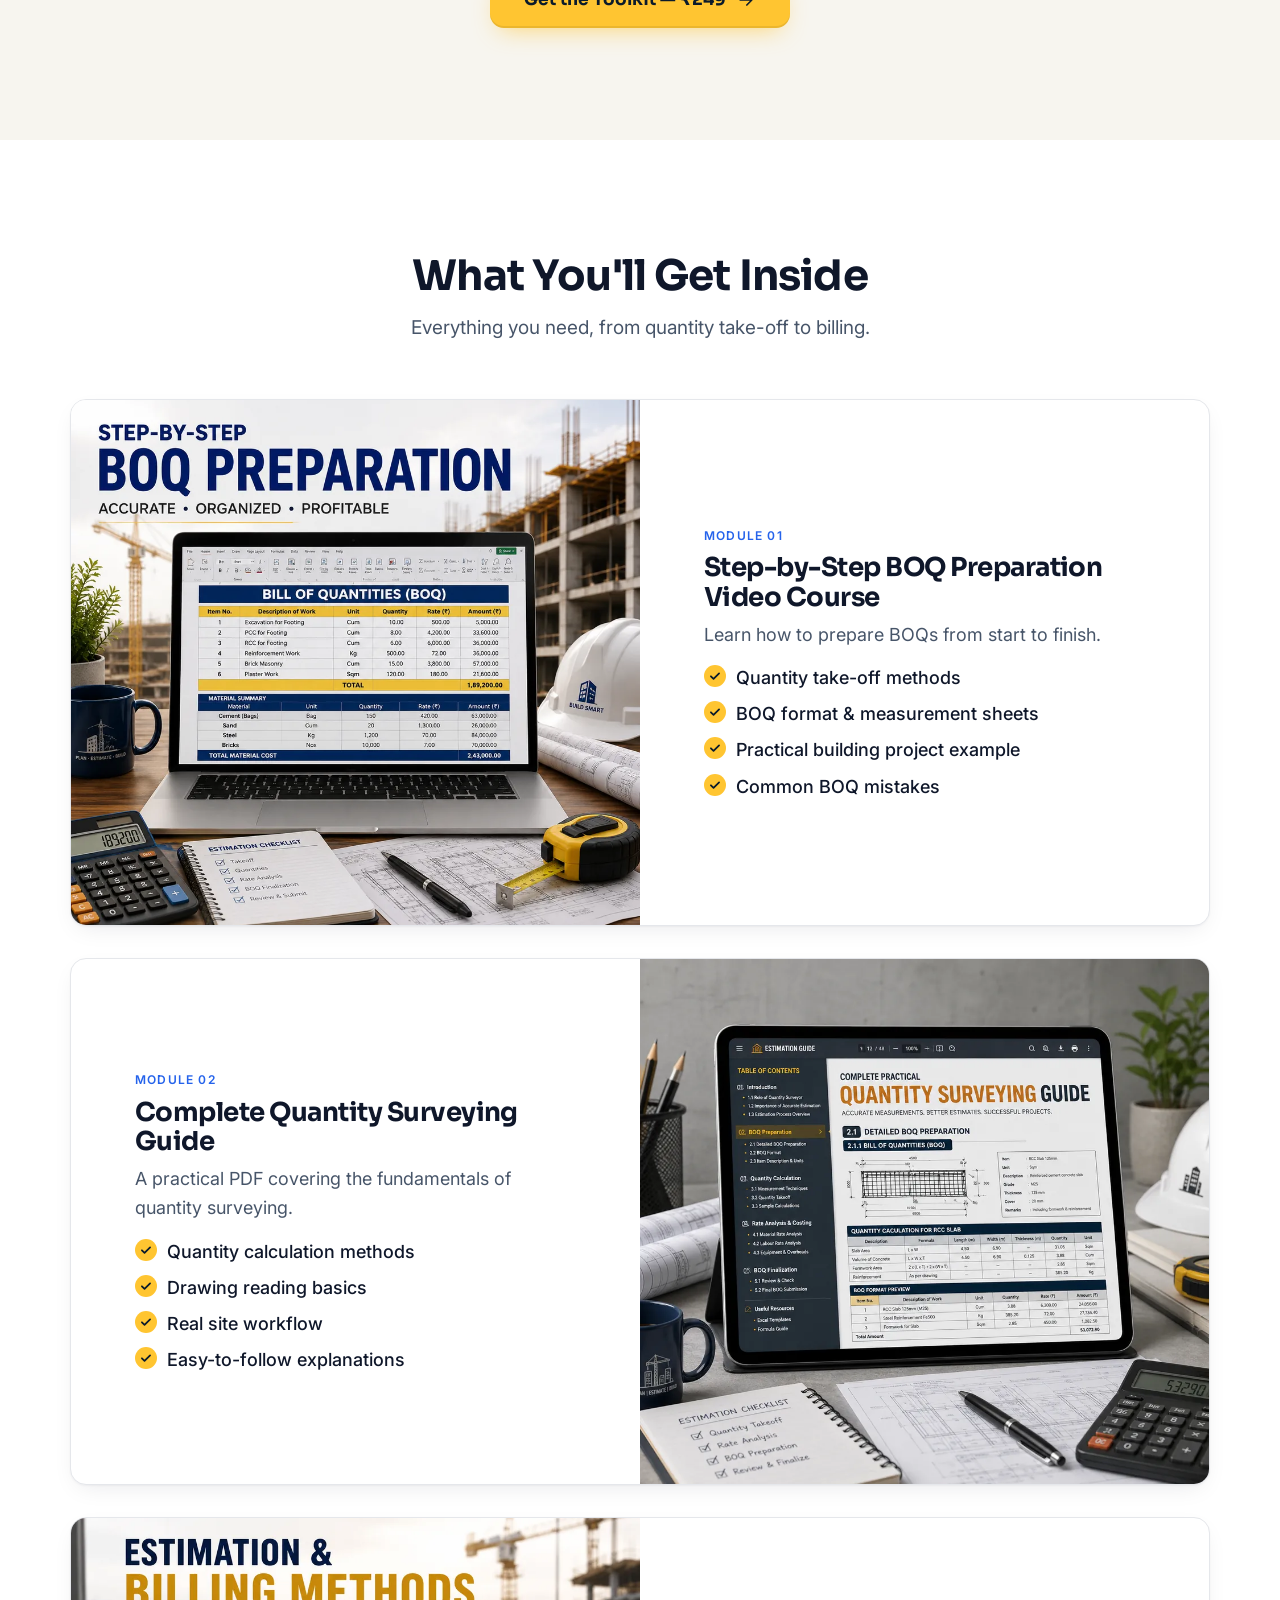
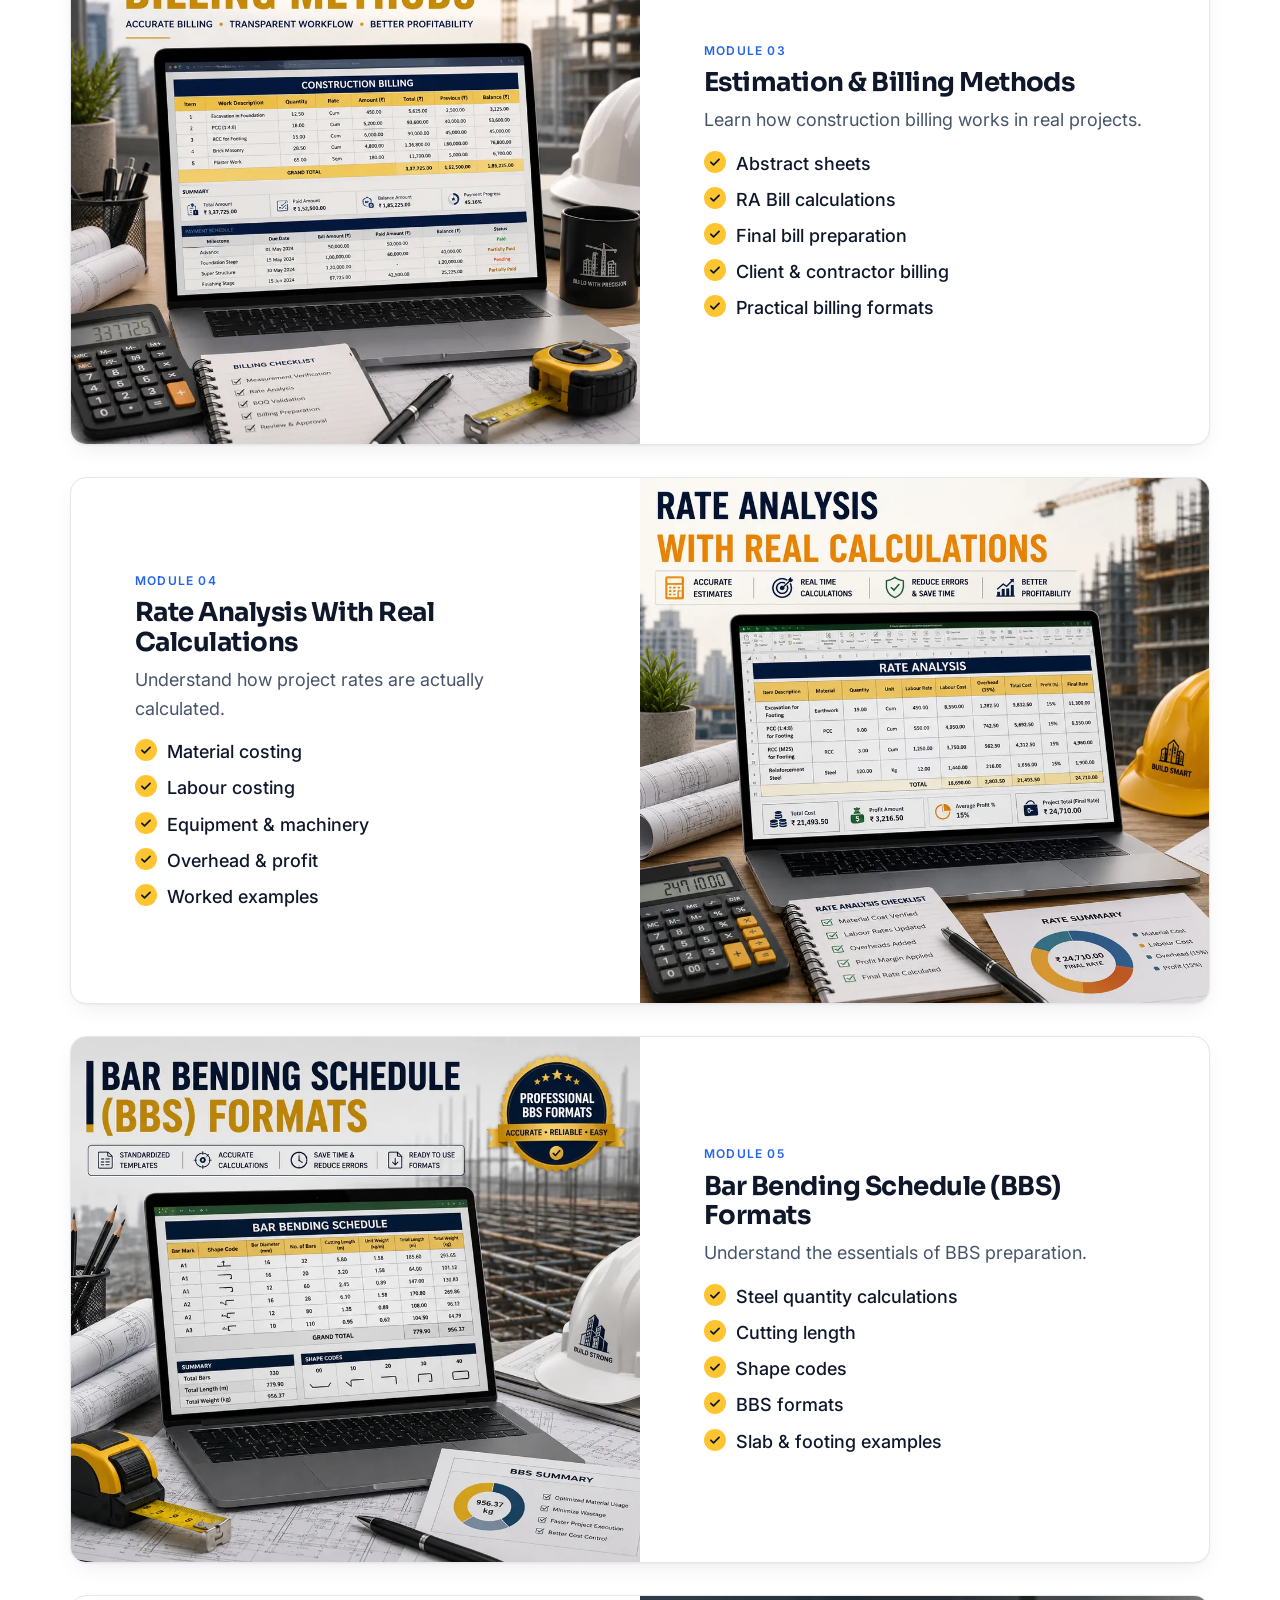
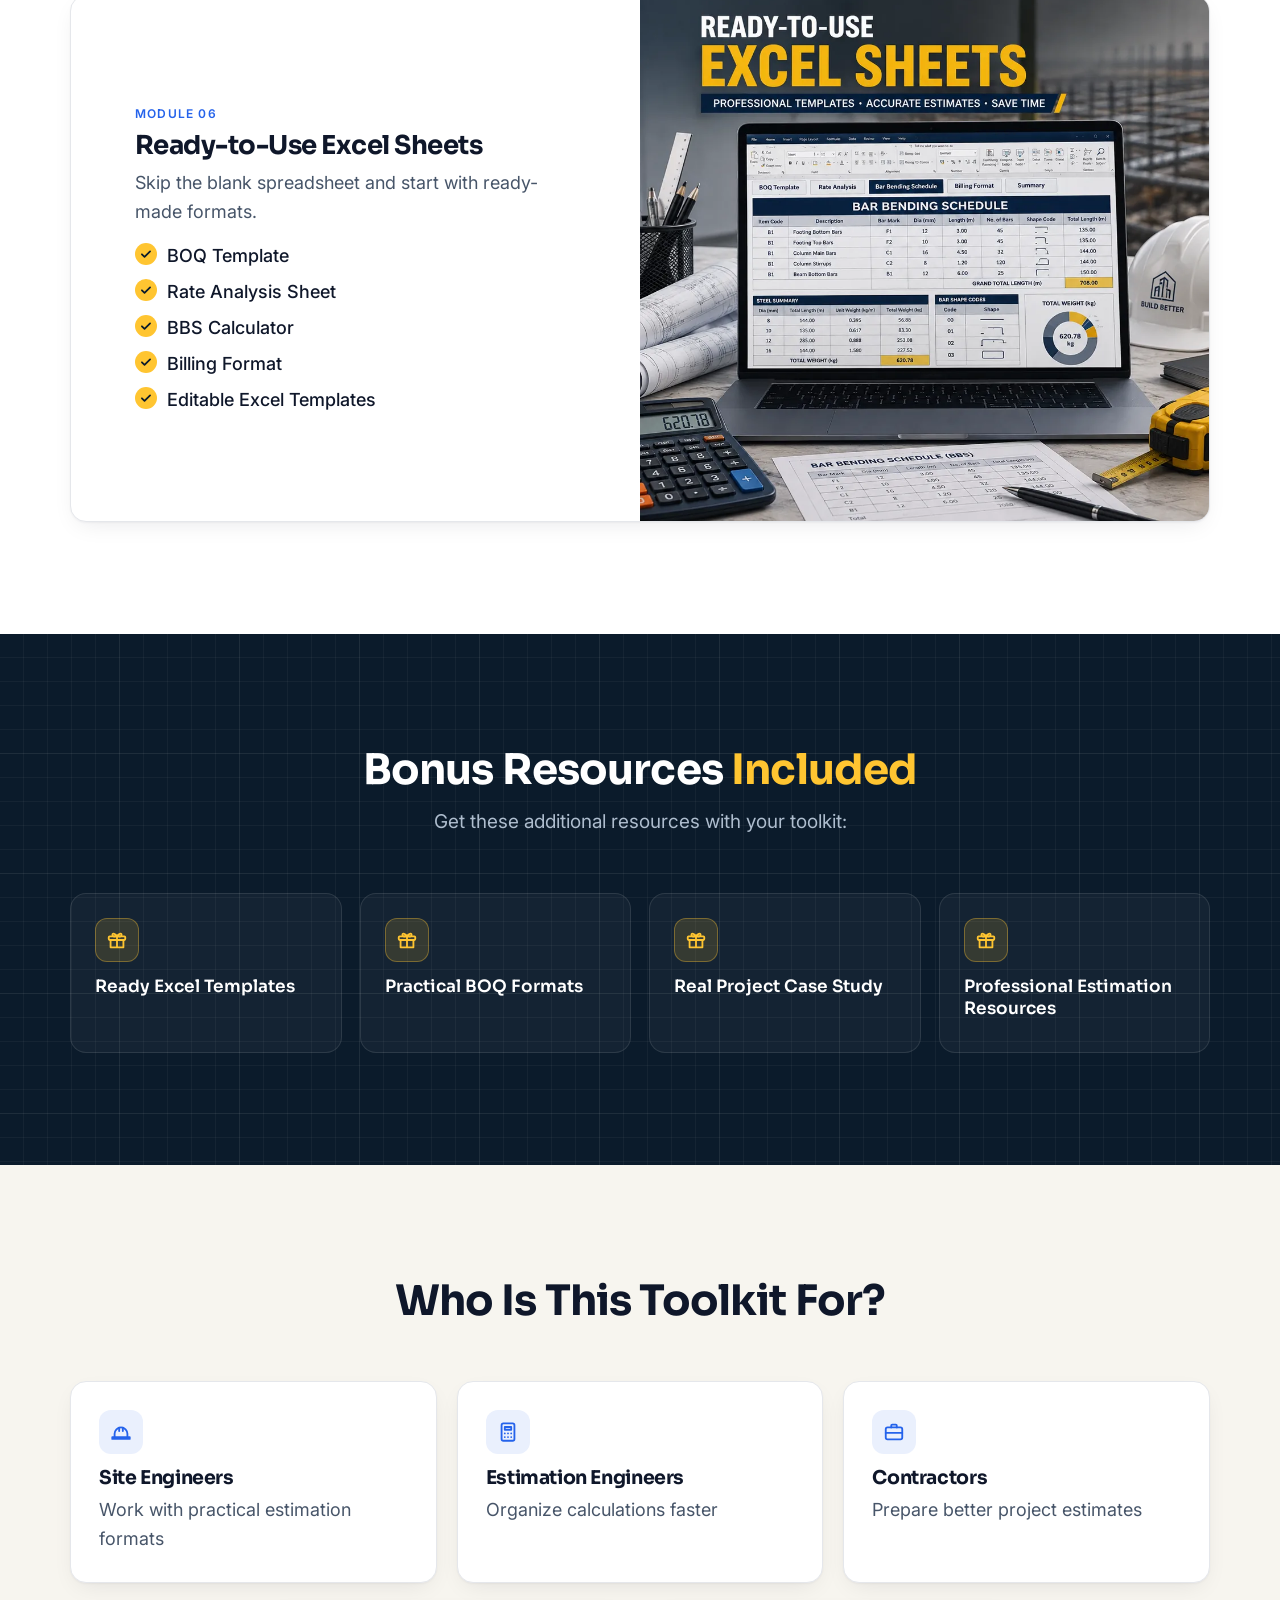
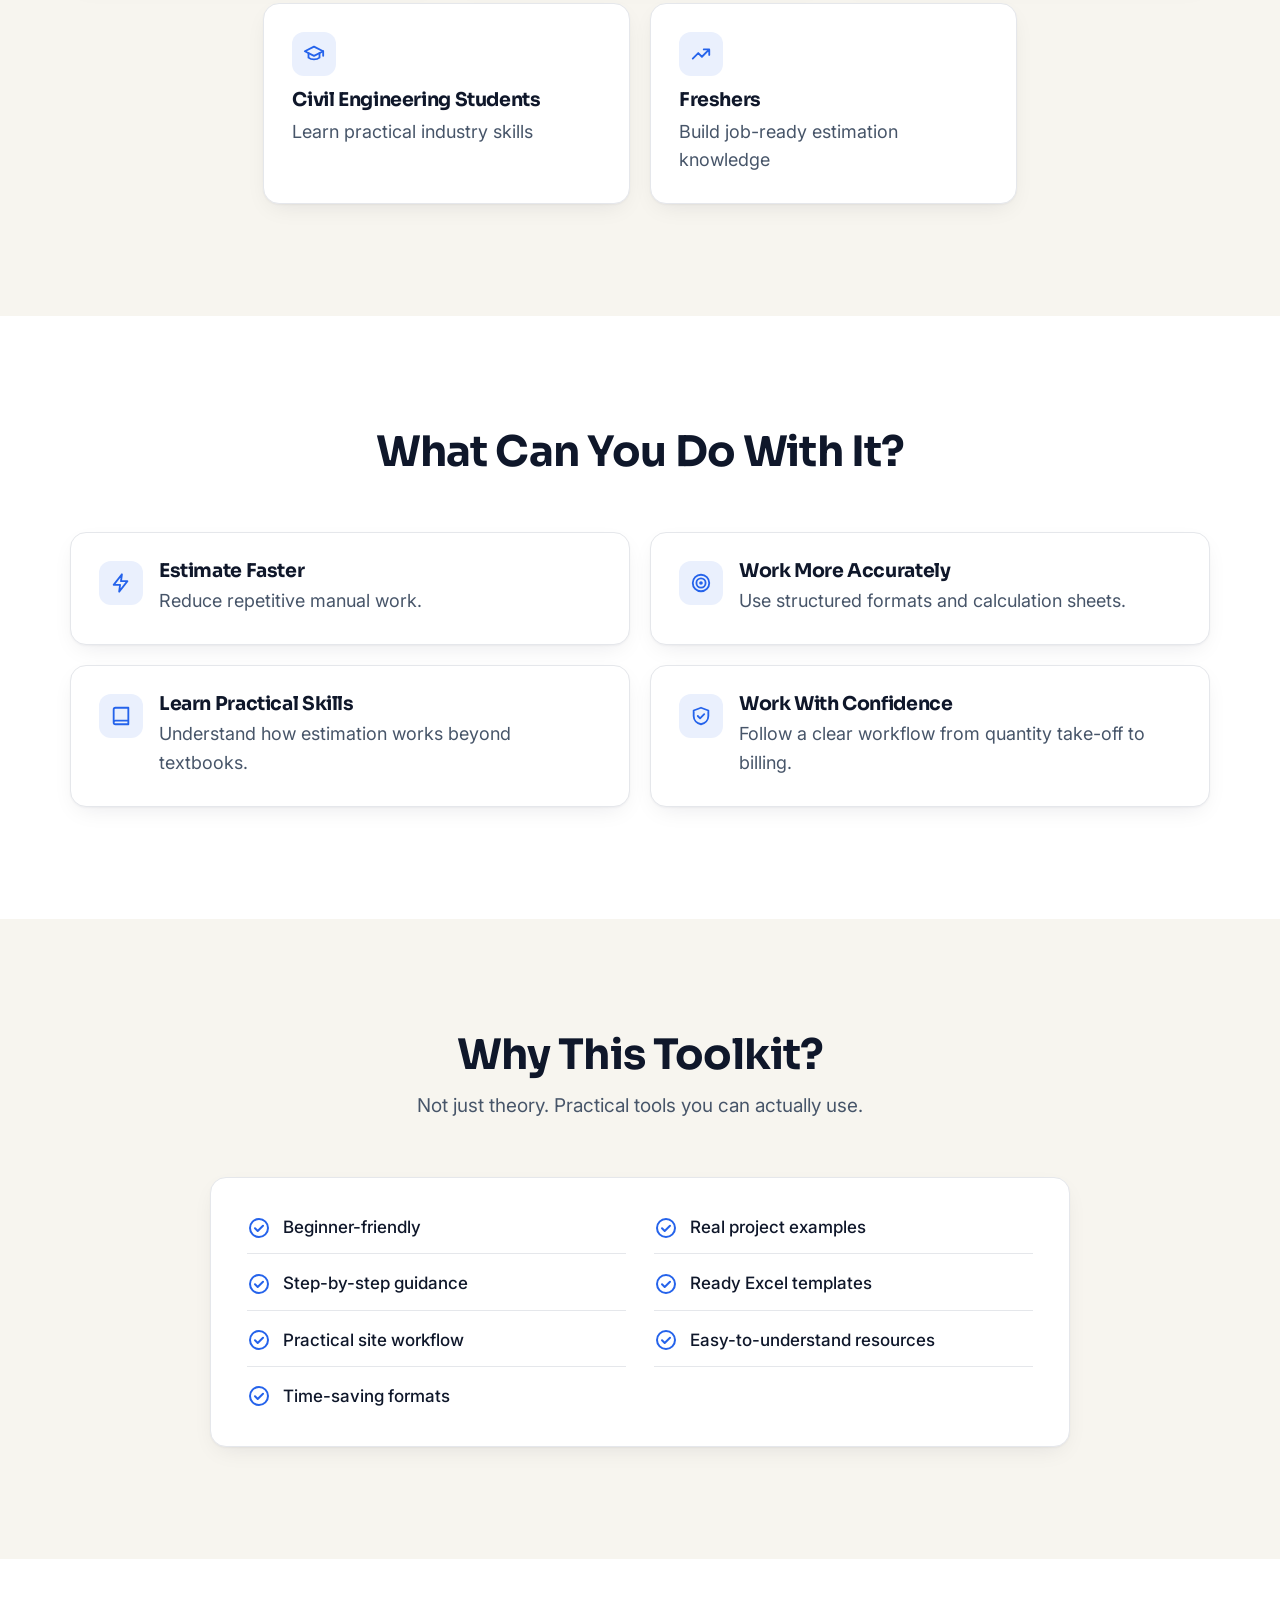
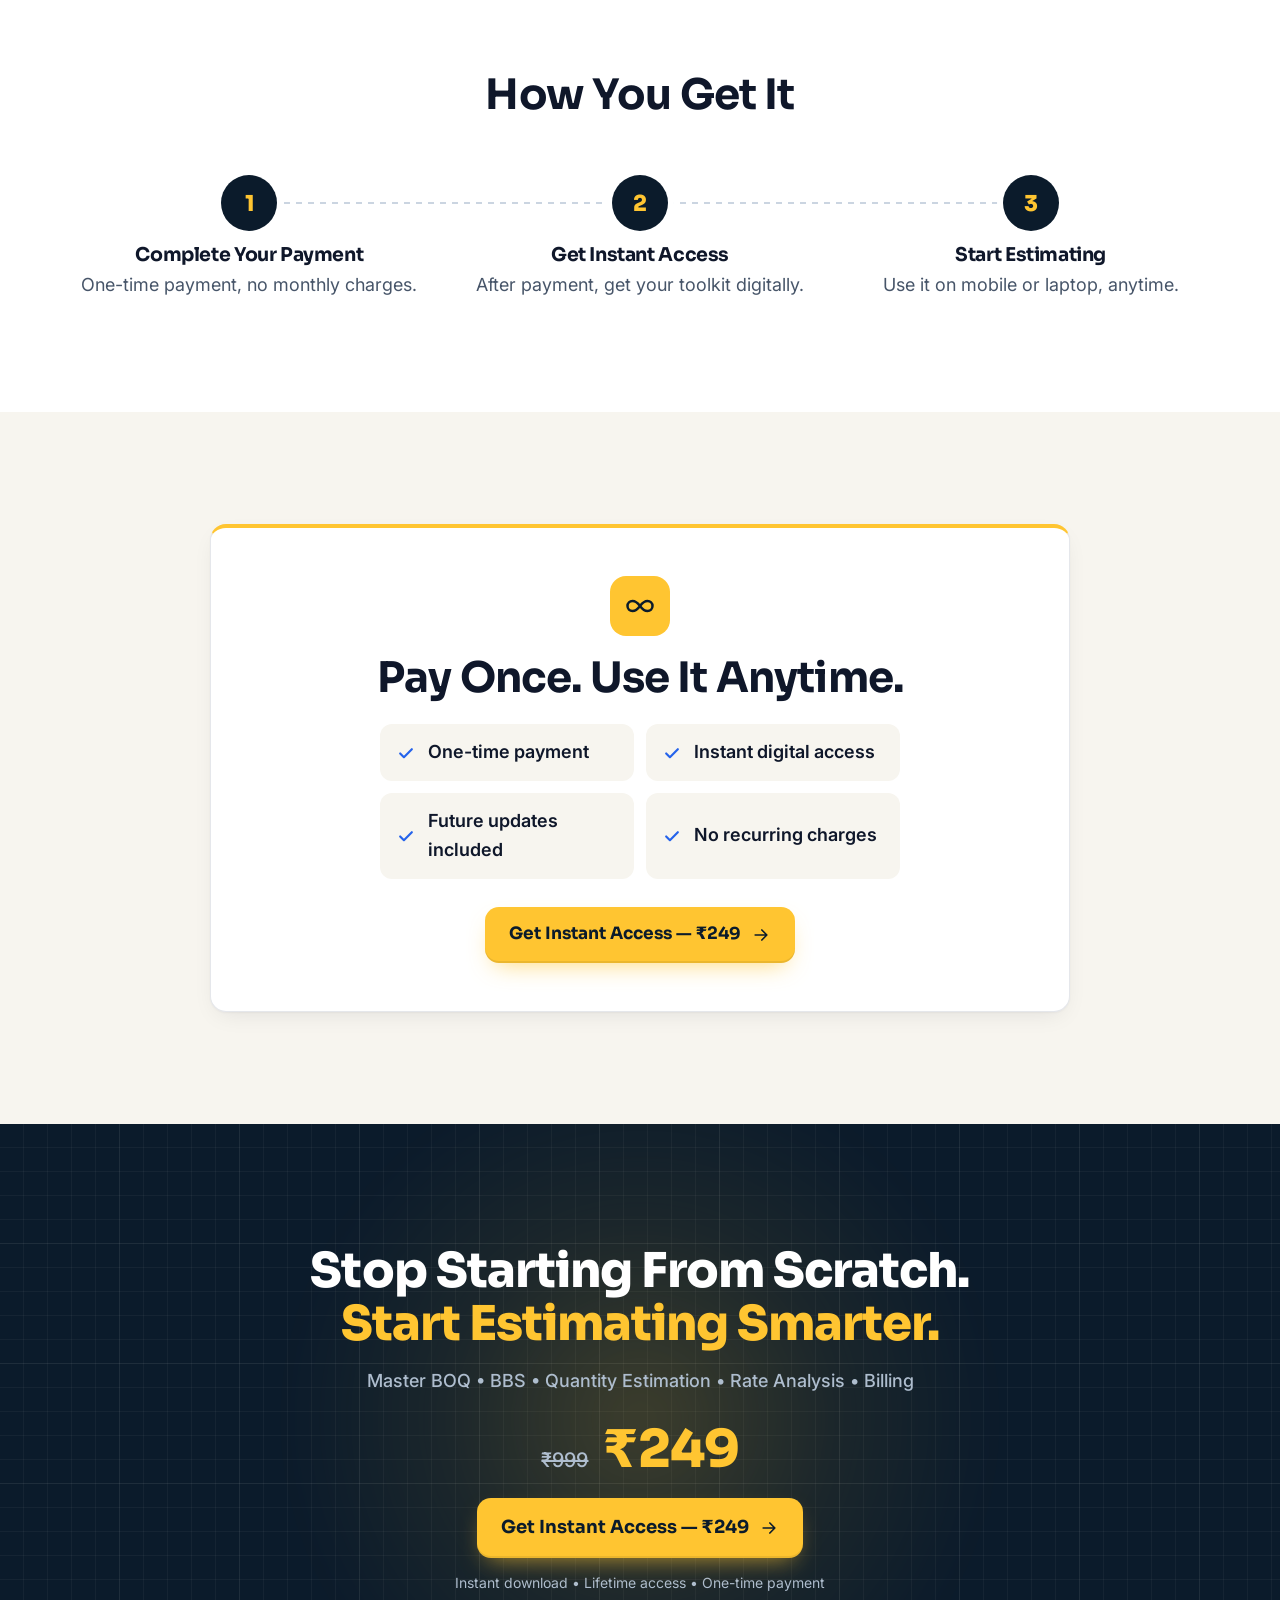
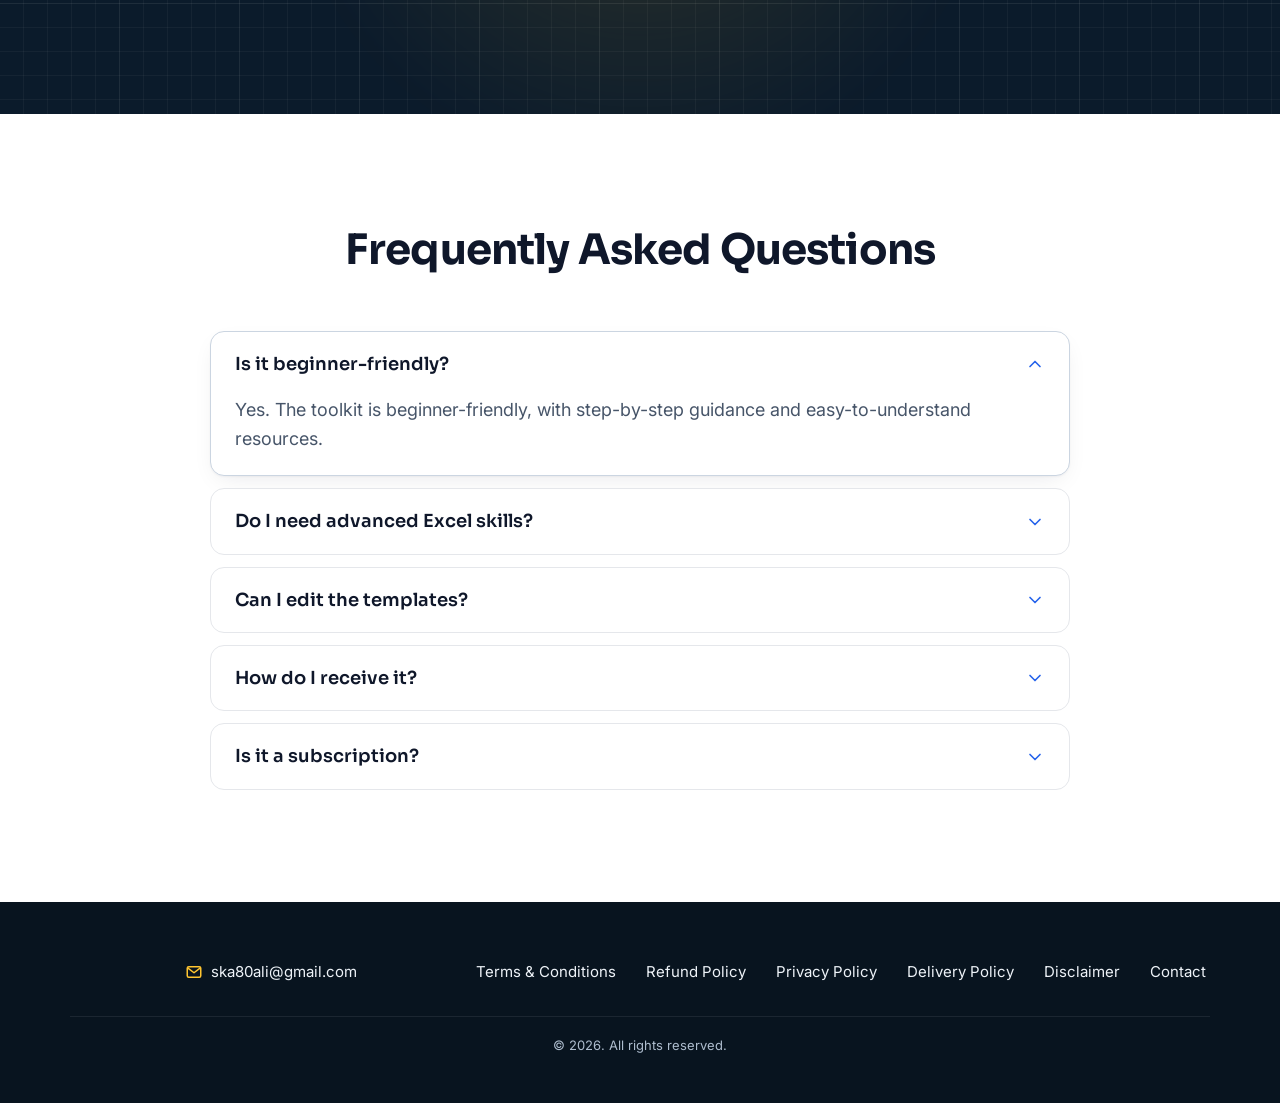
==== commit 864cee0a: "Add product images, policy pages and contact email - Compressed WebP copies of the product images in" ====
--- a/index.html
+++ b/index.html
@@ -23,11 +23,11 @@
   <link rel="preconnect" href="https://fonts.googleapis.com">
   <link rel="preconnect" href="https://fonts.gstatic.com" crossorigin>
   <link rel="stylesheet" href="https://fonts.googleapis.com/css2?family=Inter:wght@400;500;600&amp;family=Sora:wght@600;700;800&amp;display=swap">
-  <link rel="stylesheet" href="styles.css?v=2">
+  <link rel="stylesheet" href="styles.css?v=3">
 
   <script>document.documentElement.classList.add('js');</script>
   <script src="config.js"></script>
-  <script src="script.js?v=2" defer></script>
+  <script src="script.js?v=3" defer></script>
 </head>
 <body>
 
@@ -72,7 +72,7 @@
     <div class="container hero-grid">
       <div class="hero-media">
         <div class="glow" aria-hidden="true"></div>
-        <div class="media media--4x5 hero-img" data-slot="HERO_MOCKUP" data-w="1080" data-h="1350" data-eager
+        <div class="media media--16x9 hero-img" data-slot="HERO_MOCKUP" data-w="1600" data-h="900" data-eager
              data-alt="Construction Estimation Master Toolkit — BOQ, BBS, rate analysis and billing resources shown on laptop and mobile"></div>
       </div>
 
@@ -151,7 +151,7 @@
 
       <div class="modules">
         <article class="card module reveal">
-          <div class="media media--1x1 module-media" data-slot="BOQ_COURSE" data-w="1080" data-h="1080" data-alt="Step-by-Step BOQ Preparation Video Course preview"></div>
+          <div class="media media--module module-media" data-slot="BOQ_COURSE" data-w="1000" data-h="923" data-alt="Step-by-Step BOQ Preparation Video Course preview"></div>
           <div class="module-body">
             <p class="label">Module 01</p>
             <h3>Step-by-Step BOQ Preparation Video Course</h3>
@@ -166,7 +166,7 @@
         </article>
 
         <article class="card module reveal">
-          <div class="media media--1x1 module-media" data-slot="QS_GUIDE" data-w="1080" data-h="1080" data-alt="Complete Quantity Surveying Guide PDF preview"></div>
+          <div class="media media--module module-media" data-slot="QS_GUIDE" data-w="1000" data-h="923" data-alt="Complete Quantity Surveying Guide PDF preview"></div>
           <div class="module-body">
             <p class="label">Module 02</p>
             <h3>Complete Quantity Surveying Guide</h3>
@@ -181,7 +181,7 @@
         </article>
 
         <article class="card module reveal">
-          <div class="media media--1x1 module-media" data-slot="BILLING" data-w="1080" data-h="1080" data-alt="Estimation and Billing Methods module preview"></div>
+          <div class="media media--module module-media" data-slot="BILLING" data-w="1000" data-h="923" data-alt="Estimation and Billing Methods module preview"></div>
           <div class="module-body">
             <p class="label">Module 03</p>
             <h3>Estimation &amp; Billing Methods</h3>
@@ -197,7 +197,7 @@
         </article>
 
         <article class="card module reveal">
-          <div class="media media--1x1 module-media" data-slot="RATE_ANALYSIS" data-w="1080" data-h="1080" data-alt="Rate Analysis With Real Calculations module preview"></div>
+          <div class="media media--module module-media" data-slot="RATE_ANALYSIS" data-w="1000" data-h="923" data-alt="Rate Analysis With Real Calculations module preview"></div>
           <div class="module-body">
             <p class="label">Module 04</p>
             <h3>Rate Analysis With Real Calculations</h3>
@@ -213,7 +213,7 @@
         </article>
 
         <article class="card module reveal">
-          <div class="media media--1x1 module-media" data-slot="BBS" data-w="1080" data-h="1080" data-alt="Bar Bending Schedule (BBS) formats preview"></div>
+          <div class="media media--module module-media" data-slot="BBS" data-w="1000" data-h="923" data-alt="Bar Bending Schedule (BBS) formats preview"></div>
           <div class="module-body">
             <p class="label">Module 05</p>
             <h3>Bar Bending Schedule (BBS) Formats</h3>
@@ -229,7 +229,7 @@
         </article>
 
         <article class="card module reveal">
-          <div class="media media--1x1 module-media" data-slot="EXCEL_SHEETS" data-w="1080" data-h="1080" data-alt="Ready-to-use Excel sheets for BOQ, rate analysis, BBS and billing"></div>
+          <div class="media media--module module-media" data-slot="EXCEL_SHEETS" data-w="1000" data-h="923" data-alt="Ready-to-use Excel sheets for BOQ, rate analysis, BBS and billing"></div>
           <div class="module-body">
             <p class="label">Module 06</p>
             <h3>Ready-to-Use Excel Sheets</h3>
@@ -429,18 +429,21 @@
 <footer class="site-footer">
   <div class="container footer-inner">
     <div class="footer-brand">
-      <span class="brand-logo media media--logo" data-slot="LOGO" data-alt="Logo"></span>
+      <span class="brand-logo media media--logo" data-slot="LOGO" data-alt="Logo" data-optional></span>
       <span class="brand-name" data-config="BRAND_NAME" data-requires="BRAND_NAME"></span>
     </div>
     <ul class="footer-contact" data-requires-any="CONTACT_EMAIL CONTACT_PHONE">
       <li data-requires="CONTACT_EMAIL"><a data-mailto="CONTACT_EMAIL" href="#"><svg class="i" aria-hidden="true"><use href="#i-mail"/></svg><span data-config="CONTACT_EMAIL"></span></a></li>
       <li data-requires="CONTACT_PHONE"><a data-tel="CONTACT_PHONE" href="#"><svg class="i" aria-hidden="true"><use href="#i-phone"/></svg><span data-config="CONTACT_PHONE"></span></a></li>
     </ul>
-    <nav aria-label="Policies" data-requires-any="TERMS_LINK REFUND_LINK PRIVACY_LINK">
+    <nav aria-label="Policies" data-requires-any="TERMS_LINK REFUND_LINK PRIVACY_LINK DELIVERY_LINK DISCLAIMER_LINK CONTACT_LINK">
       <ul class="footer-links">
-        <li data-requires="TERMS_LINK"><a data-link="TERMS_LINK" href="#">Terms</a></li>
-        <li data-requires="REFUND_LINK"><a data-link="REFUND_LINK" href="#">Refund</a></li>
-        <li data-requires="PRIVACY_LINK"><a data-link="PRIVACY_LINK" href="#">Privacy</a></li>
+        <li data-requires="TERMS_LINK"><a data-link="TERMS_LINK" href="#">Terms &amp; Conditions</a></li>
+        <li data-requires="REFUND_LINK"><a data-link="REFUND_LINK" href="#">Refund Policy</a></li>
+        <li data-requires="PRIVACY_LINK"><a data-link="PRIVACY_LINK" href="#">Privacy Policy</a></li>
+        <li data-requires="DELIVERY_LINK"><a data-link="DELIVERY_LINK" href="#">Delivery Policy</a></li>
+        <li data-requires="DISCLAIMER_LINK"><a data-link="DISCLAIMER_LINK" href="#">Disclaimer</a></li>
+        <li data-requires="CONTACT_LINK"><a data-link="CONTACT_LINK" href="#">Contact</a></li>
       </ul>
     </nav>
     <p class="copyright">© <span data-year></span><span data-requires="BRAND_NAME"> <span data-config="BRAND_NAME"></span></span>. All rights reserved.</p>
--- a/styles.css
+++ b/styles.css
@@ -212,6 +212,8 @@
   background: #EEF1F5;
 }
 .media--4x5 { aspect-ratio: 4 / 5; }
+.media--16x9 { aspect-ratio: 16 / 9; }
+.media--module { aspect-ratio: 13 / 12; }
 .media--1x1 { aspect-ratio: 1 / 1; }
 .media--logo { width: 40px; height: 40px; aspect-ratio: 1; border-radius: 10px; flex: none; }
 .media > img { width: 100%; height: 100%; object-fit: cover; }
@@ -274,8 +276,8 @@
 /* ---------- Hero ---------- */
 .hero { padding: 36px 0 var(--section-y); overflow: hidden; }
 .hero-grid { display: grid; gap: 32px; align-items: center; }
-.hero-media { position: relative; width: 100%; max-width: 280px; margin: 0 auto; }
-.hero-img { border-radius: 18px; box-shadow: 0 30px 60px -20px rgba(0, 0, 0, .6); }
+.hero-media { position: relative; width: 100%; max-width: 760px; margin: 0 auto; }
+.hero-img { border-radius: 14px; border: 1px solid rgba(255, 197, 49, .25); box-shadow: 0 30px 60px -20px rgba(0, 0, 0, .6); }
 .hero-copy { text-align: center; }
 
 .eyebrow {
@@ -562,7 +564,6 @@
   :root { --gutter: 28px; }
   .btn { width: auto; min-width: 300px; }
   .btn--sm, .btn--sticky { min-width: 0; }
-  .hero-media { max-width: 360px; }
   .topstrip { font-size: .8125rem; gap: 12px; }
   .badges { grid-template-columns: repeat(4, auto); justify-content: center; }
   .problem-card { flex-basis: calc((100% - 24px) / 3); }
@@ -590,11 +591,7 @@
   .header-cta { display: inline-flex; }
 
   .hero { padding: 72px 0 96px; }
-  .hero-grid { grid-template-columns: 1.1fr .9fr; gap: 56px; }
-  .hero-copy { order: 1; text-align: left; }
-  .hero-media { order: 2; max-width: 460px; }
-  .price-row { justify-content: flex-start; }
-  .badges { grid-template-columns: 1fr 1fr; justify-content: stretch; max-width: 520px; }
+  .hero-grid { gap: 48px; }
   .hero-sub { font-size: 1.5rem; }
   .hero-support { font-size: 1.125rem; }
   .price { font-size: 3.25rem; }
@@ -654,8 +651,17 @@
 /* =========================================================
    ≥ 1200px
    ========================================================= */
+/* Hero goes two-column once the 16:9 banner has room next to the copy */
+@media (min-width: 1024px) {
+  .hero-grid { grid-template-columns: .95fr 1.05fr; gap: 48px; }
+  .hero-copy { order: 1; text-align: left; }
+  .hero-media { order: 2; max-width: none; }
+  .hero-copy .price-row { justify-content: flex-start; }
+  .badges { grid-template-columns: 1fr 1fr; justify-content: stretch; max-width: 520px; }
+}
+
 @media (min-width: 1200px) {
-  .hero-grid { gap: 80px; }
+  .hero-grid { gap: 64px; }
   .module-body { padding: 56px 64px; }
 }
 
@@ -671,3 +677,36 @@
   .btn--shine::after { display: none; }
   .js .reveal { opacity: 1; transform: none; }
 }
+
+/* =========================================================
+   Policy pages
+   ========================================================= */
+.legal-top { background: var(--navy); border-bottom: 1px solid rgba(255, 255, 255, .07); }
+.legal-top .container { display: flex; align-items: center; justify-content: space-between; gap: 16px; min-height: 64px; }
+.back-link {
+  display: inline-flex; align-items: center; gap: 8px; min-height: 44px;
+  color: var(--on-navy); text-decoration: none; font-weight: 500; font-size: .9375rem;
+}
+.back-link .i { transform: rotate(180deg); color: var(--yellow); }
+.back-link:hover { color: var(--yellow); }
+.legal-product { color: var(--white); font-family: var(--font-head); font-weight: 600; font-size: .9375rem; text-align: right; }
+.legal-hero { padding: 48px 0 40px; }
+.legal-hero h1 { font-size: clamp(1.875rem, 1.3rem + 2.4vw, 2.75rem); font-weight: 800; color: var(--white); }
+.legal-hero p { margin-top: 10px; color: var(--on-navy-muted); font-size: .9375rem; }
+.legal-body { padding: 48px 0 72px; background: var(--white); }
+.legal-body .container { max-width: calc(760px + var(--gutter) * 2); }
+.legal-body h2 { font-size: 1.25rem; font-weight: 700; margin: 36px 0 10px; color: var(--ink); }
+.legal-body h2:first-child { margin-top: 0; }
+.legal-body p, .legal-body li { color: #334155; }
+.legal-body p + p { margin-top: 12px; }
+.legal-body ul { list-style: disc; padding-left: 22px; margin-top: 10px; display: grid; gap: 6px; }
+.legal-body a { color: var(--blue); text-underline-offset: 3px; }
+.legal-note {
+  margin-top: 40px; padding: 16px 18px; border-radius: 12px;
+  background: var(--off); border: 1px solid var(--line); font-size: .9375rem;
+}
+.contact-card { display: flex; align-items: center; gap: 16px; padding: 22px; margin-top: 20px; }
+.contact-card a { font-family: var(--font-head); font-weight: 600; font-size: 1.125rem; color: var(--ink); word-break: break-all; }
+.legal-page .site-footer { padding-bottom: 48px; }
+.back-link { white-space: nowrap; }
+@media (max-width: 479px) { .legal-product { display: none; } }
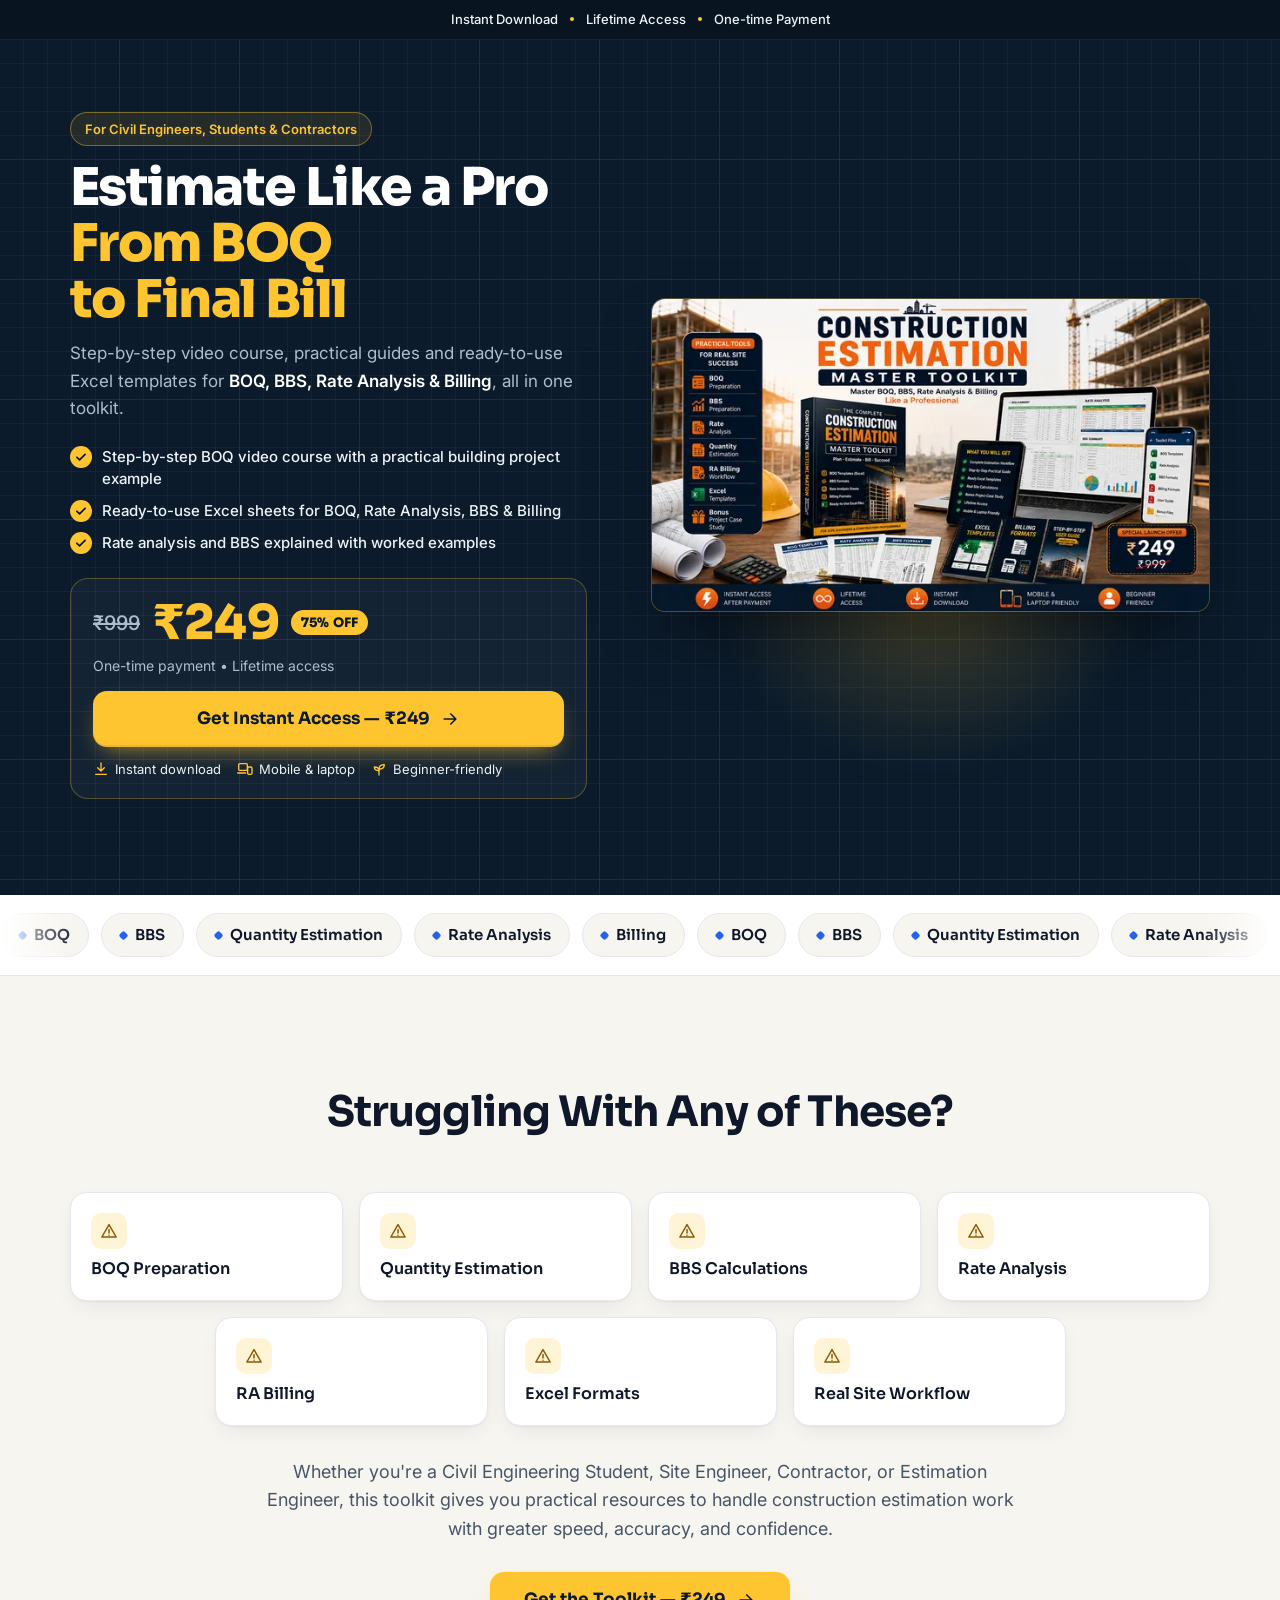
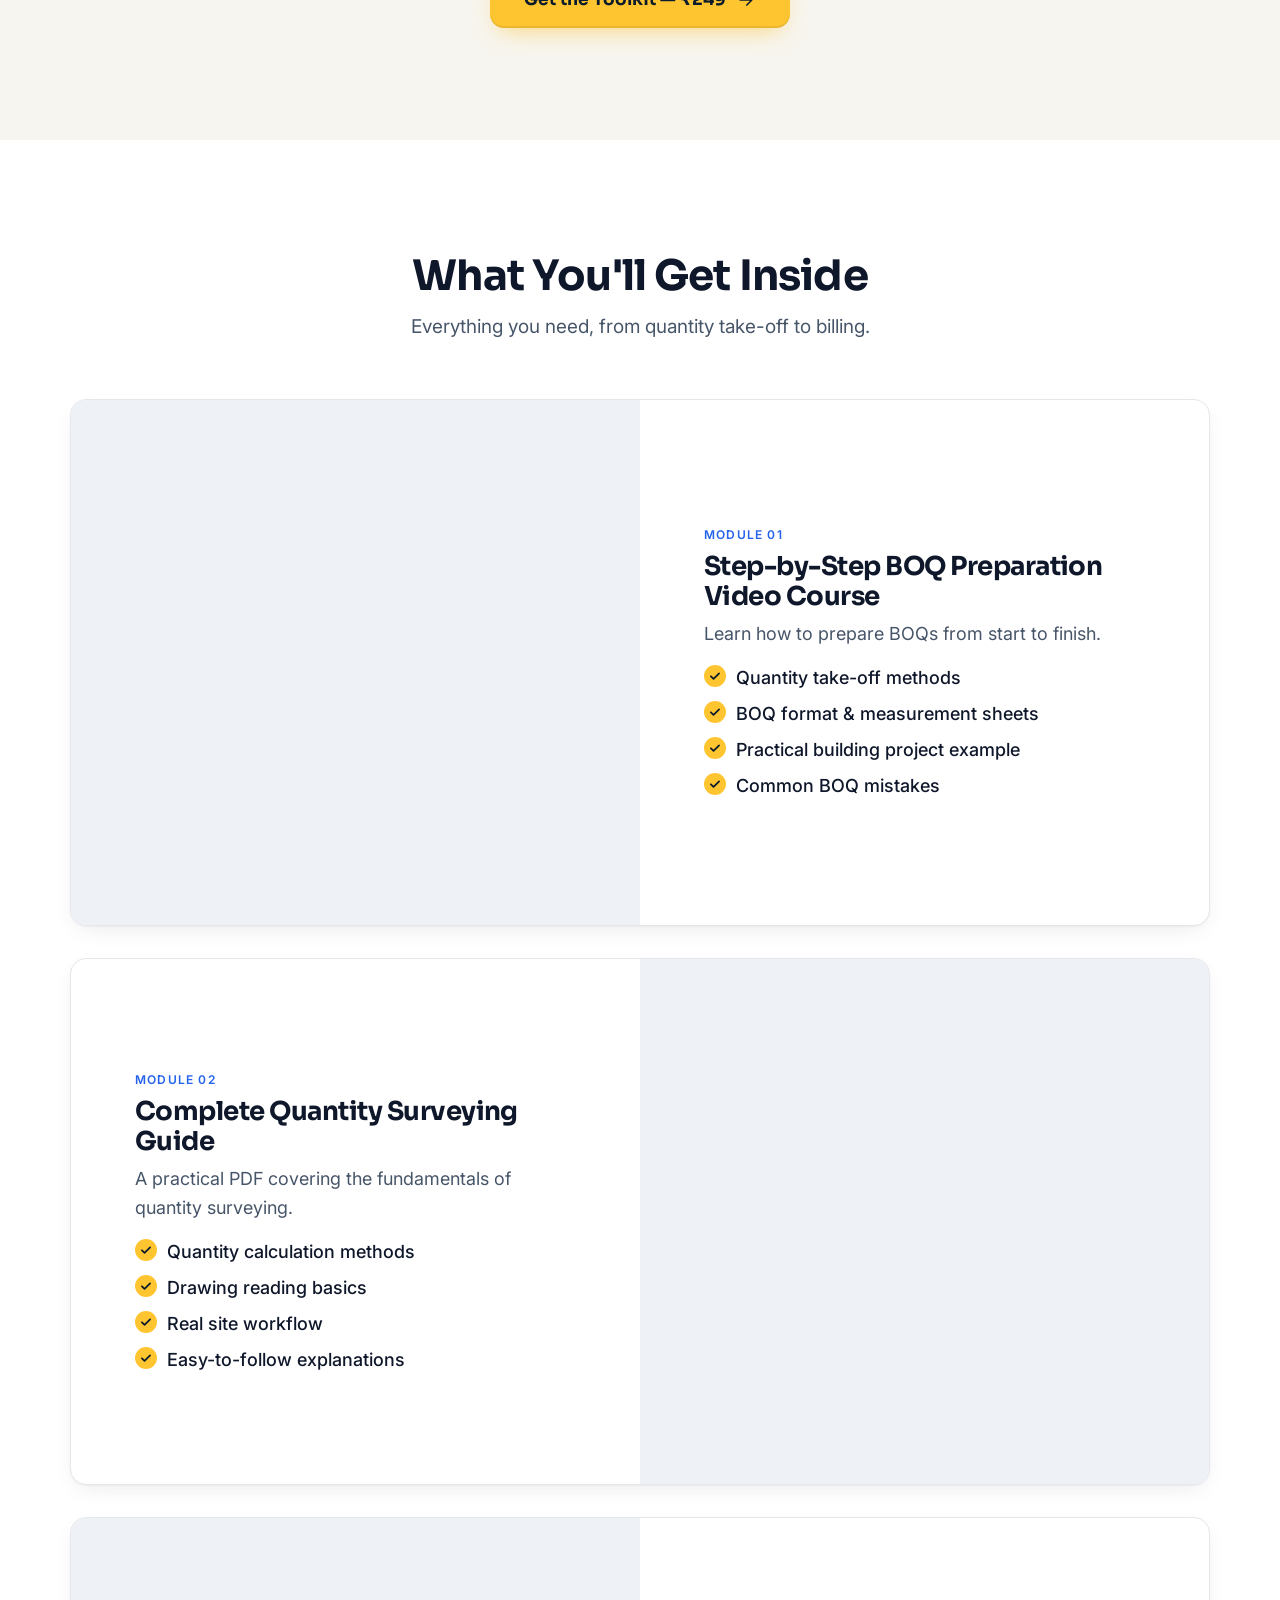
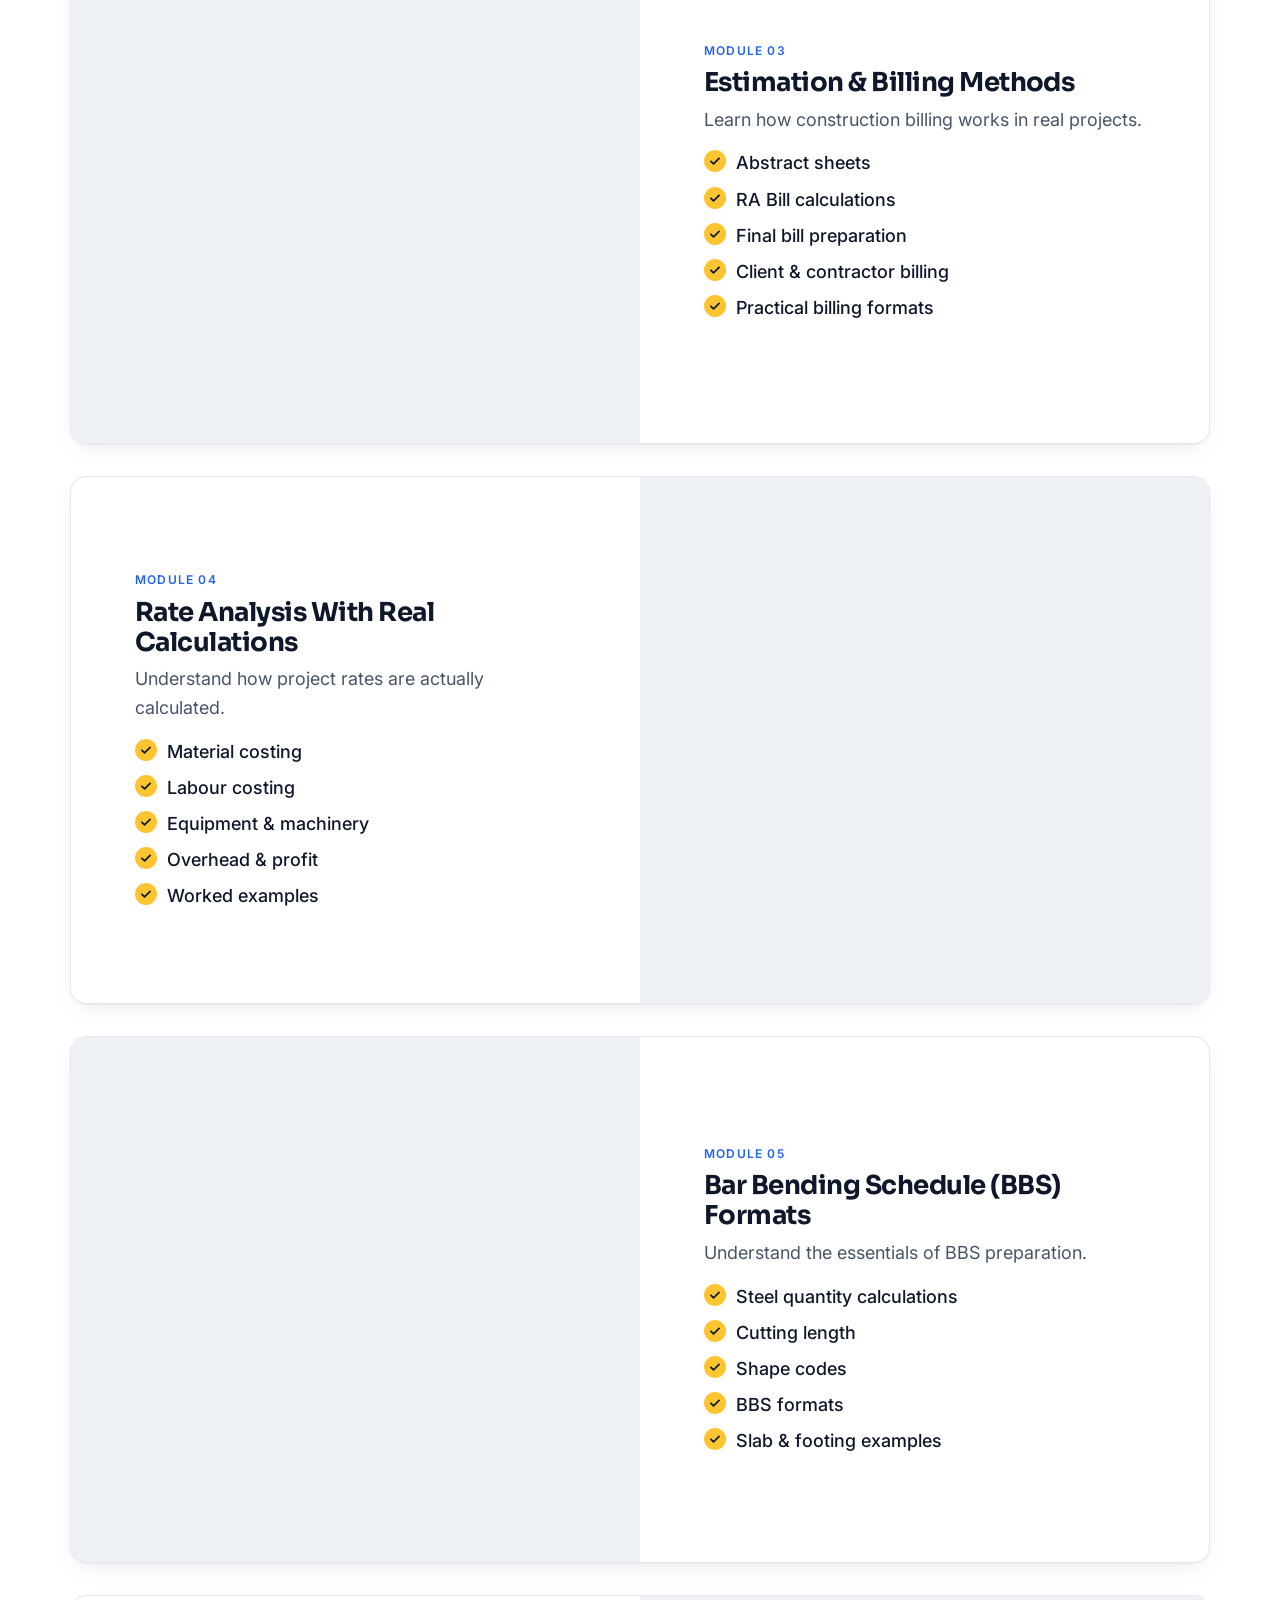
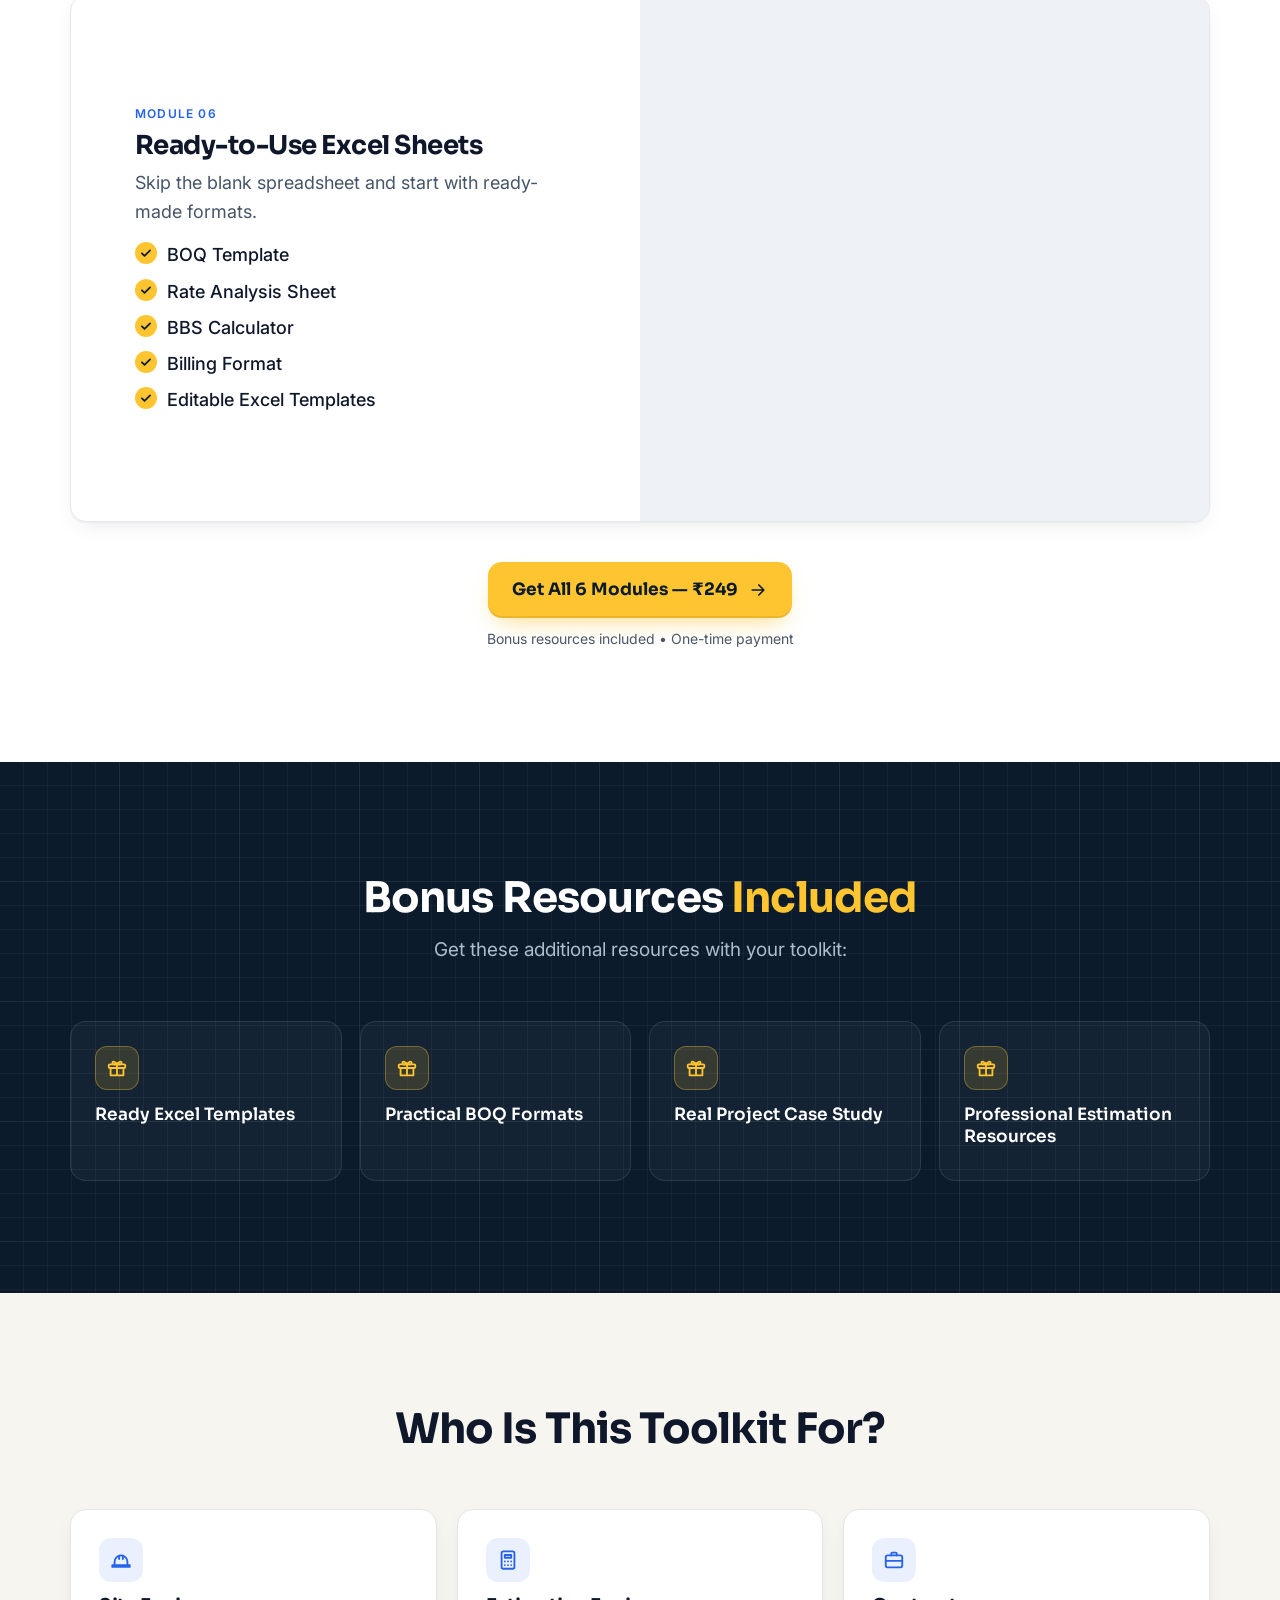
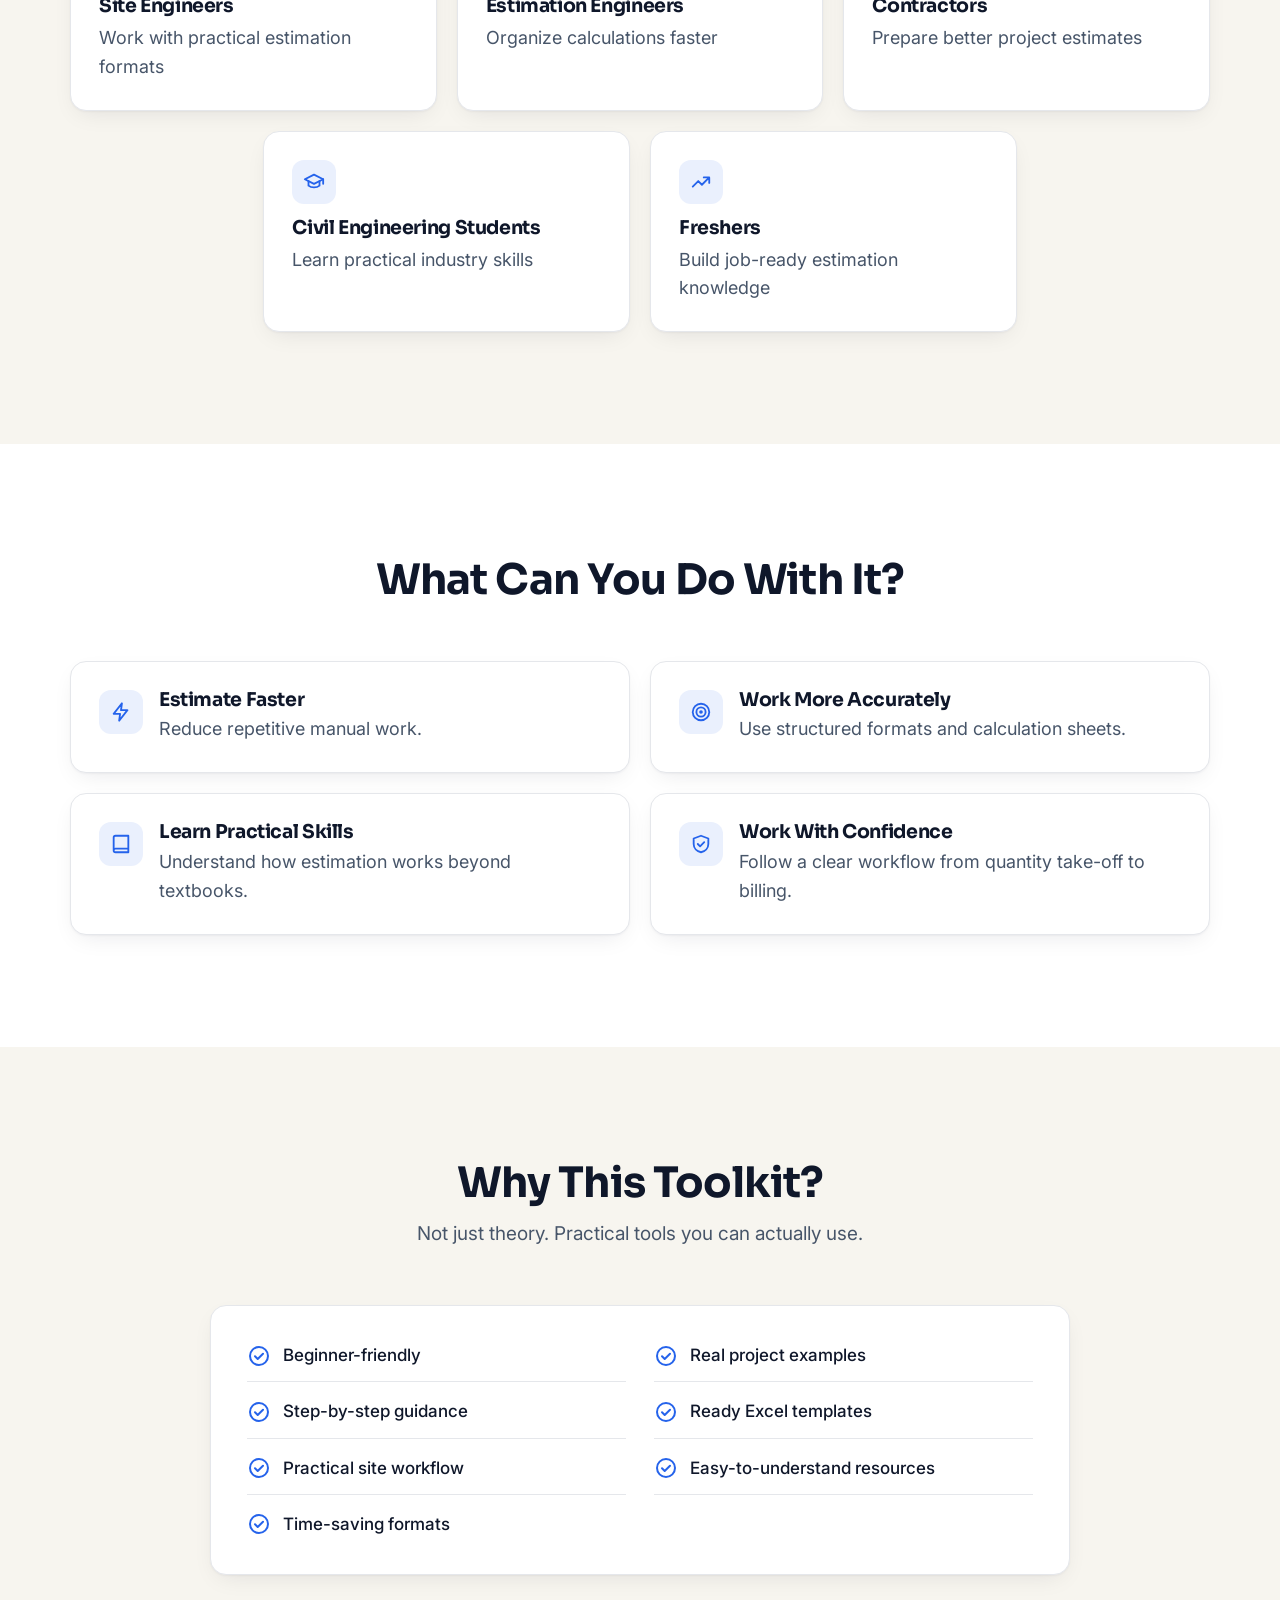
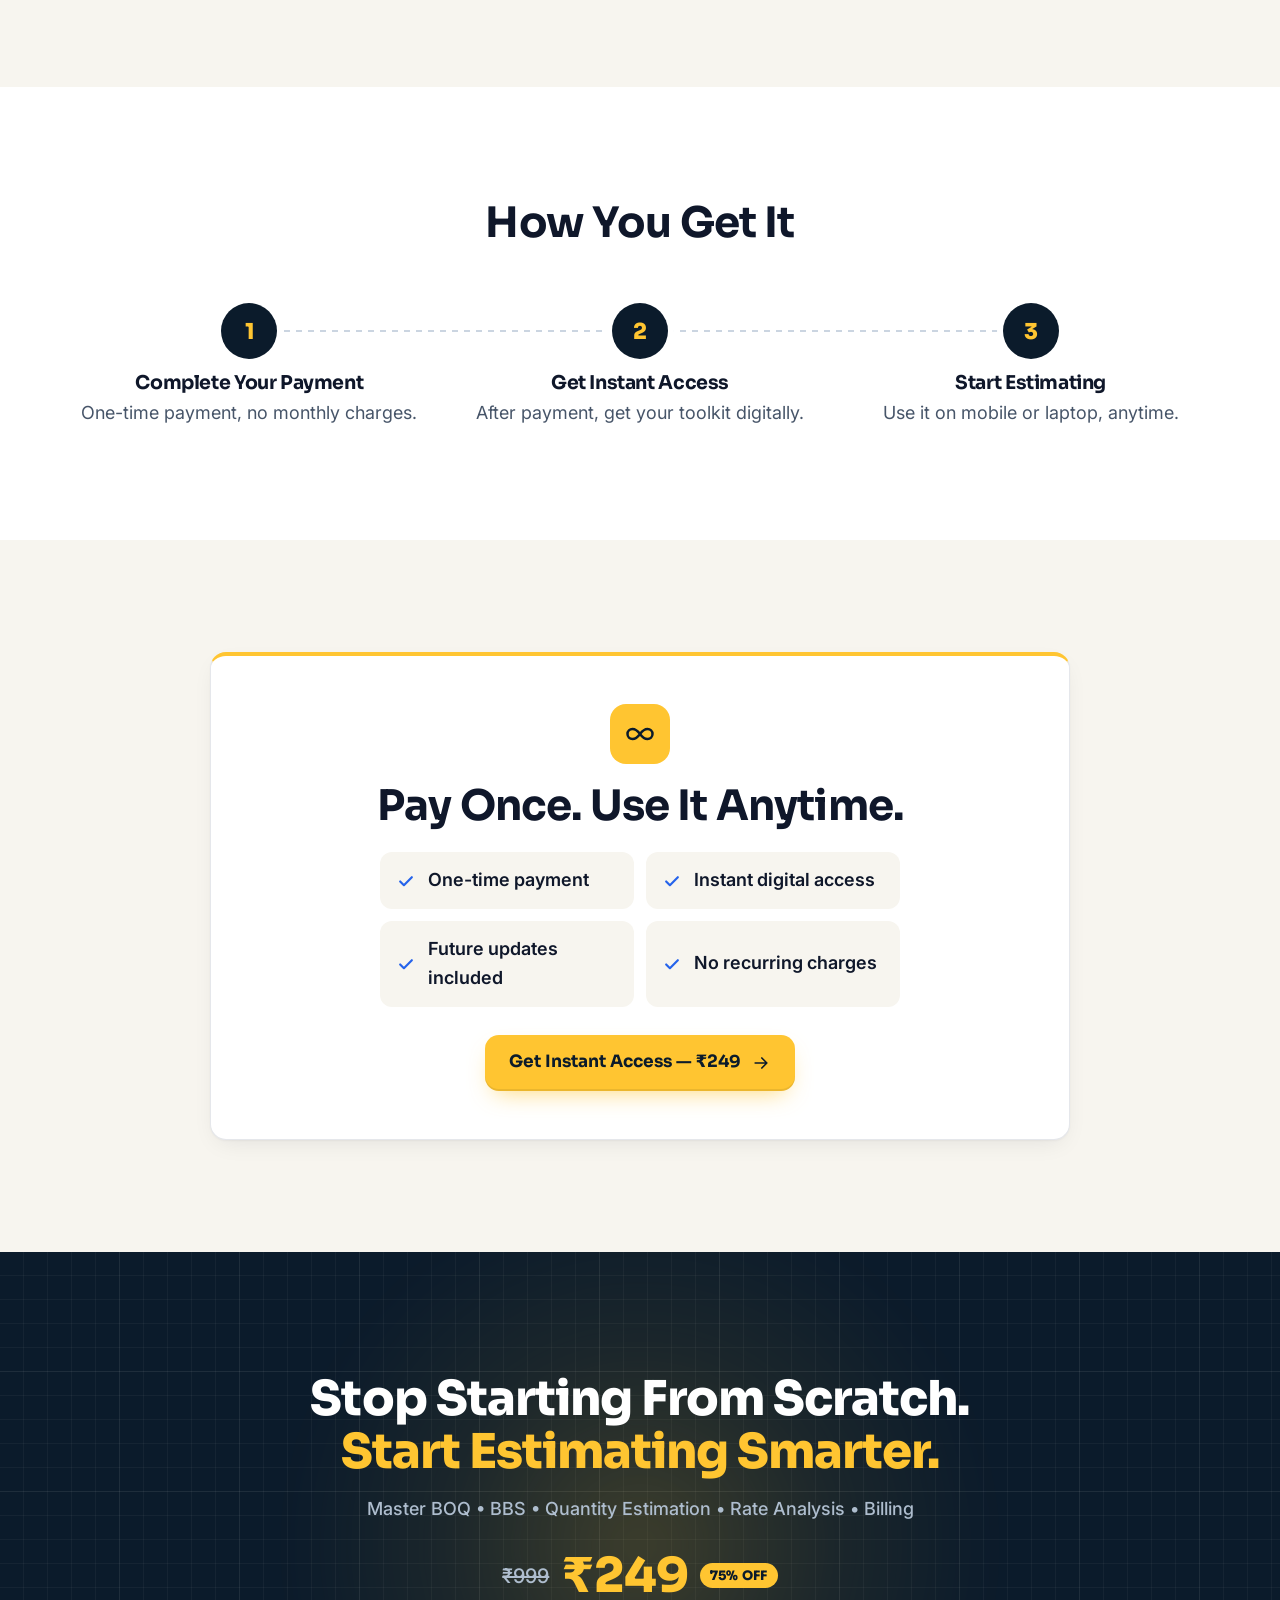
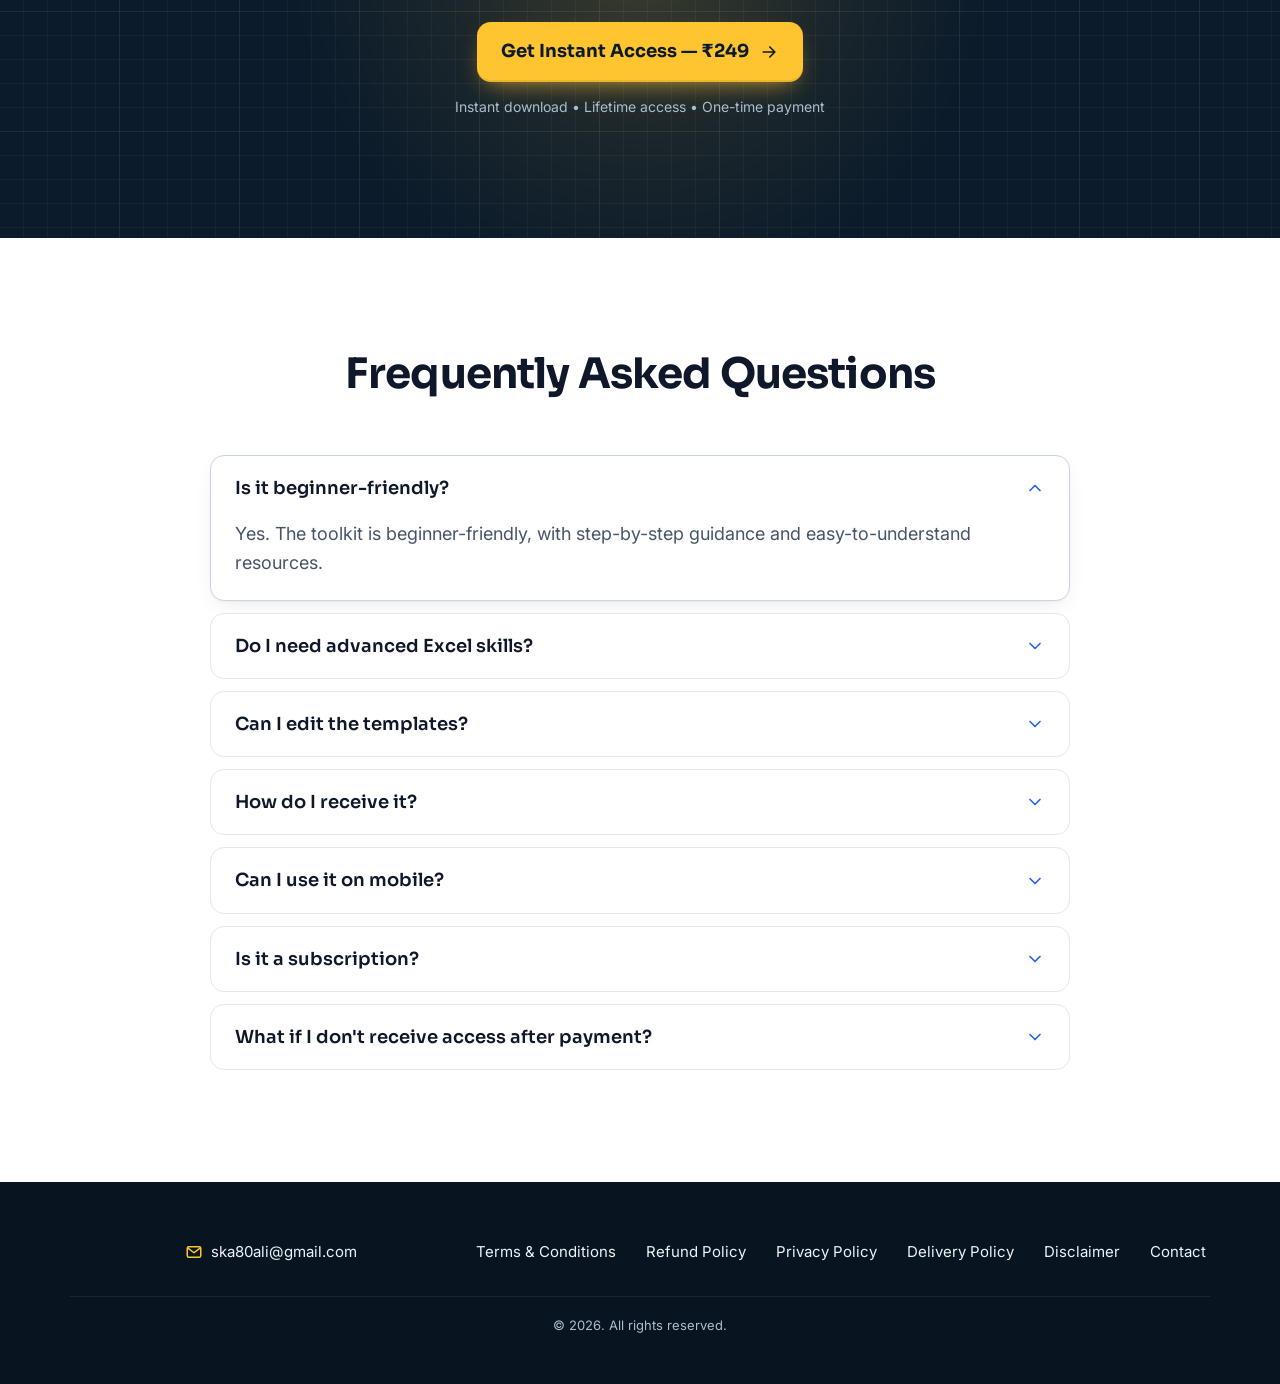
==== commit 24bdac24: "Redesign hero, add compressed responsive images, conversion tweaks - Hero: benefit-led headline, hig" ====
--- a/index.html
+++ b/index.html
@@ -4,30 +4,44 @@
   <meta charset="utf-8">
   <meta name="viewport" content="width=device-width, initial-scale=1">
   <title>Construction Estimation Master Toolkit | BOQ, BBS, Rate Analysis &amp; Billing</title>
-  <meta name="description" content="Master BOQ, BBS, Rate Analysis &amp; Billing Like a Professional. Stop Guessing. Stop Rebuilding Excel Sheets. Start Estimating Smarter.">
+  <meta name="description" content="Estimate like a pro, from BOQ to final bill. Step-by-step video course, practical guides and ready-to-use Excel templates for BOQ, BBS, Rate Analysis &amp; Billing.">
   <meta name="theme-color" content="#0B1B2B">
 
   <!-- Open Graph / Twitter (image + url are filled from config.js) -->
   <meta property="og:type" content="website">
   <meta property="og:title" content="Construction Estimation Master Toolkit | BOQ, BBS, Rate Analysis &amp; Billing">
-  <meta property="og:description" content="Master BOQ, BBS, Rate Analysis &amp; Billing Like a Professional. Stop Guessing. Stop Rebuilding Excel Sheets. Start Estimating Smarter.">
+  <meta property="og:description" content="Estimate like a pro, from BOQ to final bill. Step-by-step video course, practical guides and ready-to-use Excel templates for BOQ, BBS, Rate Analysis &amp; Billing.">
   <meta property="og:url" content="">
   <meta property="og:image" content="">
   <meta property="og:image:width" content="1200">
   <meta property="og:image:height" content="630">
   <meta name="twitter:card" content="summary_large_image">
   <meta name="twitter:title" content="Construction Estimation Master Toolkit | BOQ, BBS, Rate Analysis &amp; Billing">
-  <meta name="twitter:description" content="Master BOQ, BBS, Rate Analysis &amp; Billing Like a Professional. Stop Guessing. Stop Rebuilding Excel Sheets. Start Estimating Smarter.">
+  <meta name="twitter:description" content="Estimate like a pro, from BOQ to final bill. Step-by-step video course, practical guides and ready-to-use Excel templates for BOQ, BBS, Rate Analysis &amp; Billing.">
   <meta name="twitter:image" content="">
 
   <link rel="preconnect" href="https://fonts.googleapis.com">
   <link rel="preconnect" href="https://fonts.gstatic.com" crossorigin>
-  <link rel="stylesheet" href="https://fonts.googleapis.com/css2?family=Inter:wght@400;500;600&amp;family=Sora:wght@600;700;800&amp;display=swap">
-  <link rel="stylesheet" href="styles.css?v=3">
+  <!-- fonts load without blocking the first paint -->
+  <link rel="preload" as="style" href="https://fonts.googleapis.com/css2?family=Inter:wght@400;500;600&amp;family=Sora:wght@600;700;800&amp;display=swap">
+  <link rel="stylesheet" href="https://fonts.googleapis.com/css2?family=Inter:wght@400;500;600&amp;family=Sora:wght@600;700;800&amp;display=swap" media="print" onload="this.media='all'">
+  <noscript><link rel="stylesheet" href="https://fonts.googleapis.com/css2?family=Inter:wght@400;500;600&amp;family=Sora:wght@600;700;800&amp;display=swap"></noscript>
+  <link rel="stylesheet" href="styles.css?v=4">
 
   <script>document.documentElement.classList.add('js');</script>
   <script src="config.js"></script>
-  <script src="script.js?v=3" defer></script>
+  <script>
+    /* start downloading the hero image immediately (path comes from config.js) */
+    (function (c) {
+      var img = c && c.IMAGES && c.IMAGES.HERO_MOCKUP, set = c && c.RESPONSIVE_IMAGES && c.RESPONSIVE_IMAGES.HERO_MOCKUP;
+      if (!img || !String(img).trim()) return;
+      var l = document.createElement('link');
+      l.rel = 'preload'; l.as = 'image'; l.href = img; l.setAttribute('fetchpriority', 'high');
+      if (set && set.indexOf(img) !== -1) { l.setAttribute('imagesrcset', set); l.setAttribute('imagesizes', '(min-width: 1024px) 600px, (min-width: 800px) 760px, calc(100vw - 40px)'); }
+      document.head.appendChild(l);
+    })(window.SITE_CONFIG);
+  </script>
+  <script src="script.js?v=4" defer></script>
 </head>
 <body>
 
@@ -70,38 +84,42 @@
   <!-- [C] HERO -->
   <section class="hero blueprint" aria-labelledby="hero-title">
     <div class="container hero-grid">
+      <div class="hero-head">
+        <p class="eyebrow">For Civil Engineers, Students &amp; Contractors</p>
+        <h1 id="hero-title">Estimate Like a Pro<span class="sr-only"> — </span> <span class="hl">From BOQ to Final Bill</span></h1>
+        <p class="hero-sub">Step-by-step video course, practical guides and ready-to-use Excel templates for <strong>BOQ, BBS, Rate Analysis &amp; Billing</strong>, all in one toolkit.</p>
+      </div>
+
       <div class="hero-media">
         <div class="glow" aria-hidden="true"></div>
-        <div class="media media--16x9 hero-img" data-slot="HERO_MOCKUP" data-w="1600" data-h="900" data-eager
-             data-alt="Construction Estimation Master Toolkit — BOQ, BBS, rate analysis and billing resources shown on laptop and mobile"></div>
-      </div>
-
-      <div class="hero-copy">
-        <p class="eyebrow">For Civil Engineers, Site Engineers &amp; Contractors</p>
-        <h1 id="hero-title">Construction Estimation Master Toolkit</h1>
-        <p class="hero-sub">Master BOQ, BBS, Rate Analysis &amp; Billing Like a Professional</p>
-        <p class="hero-support">Stop Guessing. Stop Rebuilding Excel Sheets. Start Estimating Smarter.</p>
-
-        <div class="price-block">
-          <div class="price-row">
-            <s class="mrp"><span class="sr-only">Regular price </span><span data-mrp></span></s>
-            <span class="price"><span class="sr-only">Now </span><span data-price></span></span>
-          </div>
-          <p class="price-note">One-time payment • No monthly charges</p>
-        </div>
-
+        <div class="media media--16x9 hero-img" data-slot="HERO_MOCKUP" data-w="1280" data-h="720" data-eager
+             data-sizes="(min-width: 1024px) 600px, (min-width: 800px) 760px, calc(100vw - 40px)"
+             data-alt="Construction Estimation Master Toolkit: BOQ, BBS, rate analysis and billing resources shown on laptop, tablet and mobile"></div>
+      </div>
+
+      <div class="hero-offer">
+        <div class="offer-price">
+          <s class="mrp"><span class="sr-only">Regular price </span><span data-mrp></span></s>
+          <span class="price"><span class="sr-only">Now </span><span data-price></span></span>
+          <span class="save-chip" data-discount></span>
+        </div>
+        <p class="price-note">One-time payment • Lifetime access</p>
         <a class="btn btn--primary btn--shine js-buy" id="hero-cta" href="#">
           <span>Get Instant Access — <span data-price></span></span>
           <svg class="i" aria-hidden="true"><use href="#i-arrow"/></svg>
         </a>
-
-        <ul class="badges" aria-label="Toolkit highlights">
-          <li><svg class="i" aria-hidden="true"><use href="#i-download"/></svg>Instant Download</li>
-          <li><svg class="i" aria-hidden="true"><use href="#i-infinity"/></svg>Lifetime Access</li>
-          <li><svg class="i" aria-hidden="true"><use href="#i-devices"/></svg>Mobile &amp; Laptop Friendly</li>
-          <li><svg class="i" aria-hidden="true"><use href="#i-sprout"/></svg>Beginner-Friendly</li>
+        <ul class="trust-row" aria-label="Access details">
+          <li><svg class="i" aria-hidden="true"><use href="#i-download"/></svg>Instant download</li>
+          <li><svg class="i" aria-hidden="true"><use href="#i-devices"/></svg>Mobile &amp; laptop</li>
+          <li><svg class="i" aria-hidden="true"><use href="#i-sprout"/></svg>Beginner-friendly</li>
         </ul>
       </div>
+
+      <ul class="hero-points" aria-label="Highlights">
+        <li><svg class="i" aria-hidden="true"><use href="#i-check"/></svg>Step-by-step BOQ video course with a practical building project example</li>
+        <li><svg class="i" aria-hidden="true"><use href="#i-check"/></svg>Ready-to-use Excel sheets for BOQ, Rate Analysis, BBS &amp; Billing</li>
+        <li><svg class="i" aria-hidden="true"><use href="#i-check"/></svg>Rate analysis and BBS explained with worked examples</li>
+      </ul>
     </div>
   </section>
 
@@ -151,7 +169,7 @@
 
       <div class="modules">
         <article class="card module reveal">
-          <div class="media media--module module-media" data-slot="BOQ_COURSE" data-w="1000" data-h="923" data-alt="Step-by-Step BOQ Preparation Video Course preview"></div>
+          <div class="media media--module module-media" data-slot="BOQ_COURSE" data-w="1200" data-h="1110" data-sizes="(min-width: 900px) 570px, calc(100vw - 40px)" data-alt="Step-by-Step BOQ Preparation Video Course preview"></div>
           <div class="module-body">
             <p class="label">Module 01</p>
             <h3>Step-by-Step BOQ Preparation Video Course</h3>
@@ -166,7 +184,7 @@
         </article>
 
         <article class="card module reveal">
-          <div class="media media--module module-media" data-slot="QS_GUIDE" data-w="1000" data-h="923" data-alt="Complete Quantity Surveying Guide PDF preview"></div>
+          <div class="media media--module module-media" data-slot="QS_GUIDE" data-w="1200" data-h="1110" data-sizes="(min-width: 900px) 570px, calc(100vw - 40px)" data-alt="Complete Quantity Surveying Guide PDF preview"></div>
           <div class="module-body">
             <p class="label">Module 02</p>
             <h3>Complete Quantity Surveying Guide</h3>
@@ -181,7 +199,7 @@
         </article>
 
         <article class="card module reveal">
-          <div class="media media--module module-media" data-slot="BILLING" data-w="1000" data-h="923" data-alt="Estimation and Billing Methods module preview"></div>
+          <div class="media media--module module-media" data-slot="BILLING" data-w="1200" data-h="1110" data-sizes="(min-width: 900px) 570px, calc(100vw - 40px)" data-alt="Estimation and Billing Methods module preview"></div>
           <div class="module-body">
             <p class="label">Module 03</p>
             <h3>Estimation &amp; Billing Methods</h3>
@@ -197,7 +215,7 @@
         </article>
 
         <article class="card module reveal">
-          <div class="media media--module module-media" data-slot="RATE_ANALYSIS" data-w="1000" data-h="923" data-alt="Rate Analysis With Real Calculations module preview"></div>
+          <div class="media media--module module-media" data-slot="RATE_ANALYSIS" data-w="1200" data-h="1110" data-sizes="(min-width: 900px) 570px, calc(100vw - 40px)" data-alt="Rate Analysis With Real Calculations module preview"></div>
           <div class="module-body">
             <p class="label">Module 04</p>
             <h3>Rate Analysis With Real Calculations</h3>
@@ -213,7 +231,7 @@
         </article>
 
         <article class="card module reveal">
-          <div class="media media--module module-media" data-slot="BBS" data-w="1000" data-h="923" data-alt="Bar Bending Schedule (BBS) formats preview"></div>
+          <div class="media media--module module-media" data-slot="BBS" data-w="1200" data-h="1110" data-sizes="(min-width: 900px) 570px, calc(100vw - 40px)" data-alt="Bar Bending Schedule (BBS) formats preview"></div>
           <div class="module-body">
             <p class="label">Module 05</p>
             <h3>Bar Bending Schedule (BBS) Formats</h3>
@@ -229,7 +247,7 @@
         </article>
 
         <article class="card module reveal">
-          <div class="media media--module module-media" data-slot="EXCEL_SHEETS" data-w="1000" data-h="923" data-alt="Ready-to-use Excel sheets for BOQ, rate analysis, BBS and billing"></div>
+          <div class="media media--module module-media" data-slot="EXCEL_SHEETS" data-w="1200" data-h="1110" data-sizes="(min-width: 900px) 570px, calc(100vw - 40px)" data-alt="Ready-to-use Excel sheets for BOQ, rate analysis, BBS and billing"></div>
           <div class="module-body">
             <p class="label">Module 06</p>
             <h3>Ready-to-Use Excel Sheets</h3>
@@ -243,6 +261,13 @@
             </ul>
           </div>
         </article>
+      </div>
+      <div class="cta-wrap cta-wrap--stack reveal">
+        <a class="btn btn--primary js-buy" href="#">
+          <span>Get All 6 Modules — <span data-price></span></span>
+          <svg class="i" aria-hidden="true"><use href="#i-arrow"/></svg>
+        </a>
+        <p class="cta-note">Bonus resources included • One-time payment</p>
       </div>
     </div>
   </section>
@@ -386,6 +411,7 @@
       <div class="price-row price-row--center">
         <s class="mrp"><span class="sr-only">Regular price </span><span data-mrp></span></s>
         <span class="price price--xl"><span class="sr-only">Now </span><span data-price></span></span>
+        <span class="save-chip" data-discount></span>
       </div>
       <a class="btn btn--primary btn--lg js-buy" href="#">
         <span>Get Instant Access — <span data-price></span></span>
@@ -417,8 +443,16 @@
           <div class="faq-a" id="faq-a4" role="region" aria-labelledby="faq-q4"><div><p>After payment, you get instant digital access to the toolkit.</p></div></div>
         </div>
         <div class="faq-item">
+          <h3><button class="faq-q" id="faq-q6" aria-expanded="false" aria-controls="faq-a6">Can I use it on mobile?<svg class="i" aria-hidden="true"><use href="#i-chevron"/></svg></button></h3>
+          <div class="faq-a" id="faq-a6" role="region" aria-labelledby="faq-q6"><div><p>Yes. You can use the toolkit on mobile or laptop, anytime.</p></div></div>
+        </div>
+        <div class="faq-item">
           <h3><button class="faq-q" id="faq-q5" aria-expanded="false" aria-controls="faq-a5">Is it a subscription?<svg class="i" aria-hidden="true"><use href="#i-chevron"/></svg></button></h3>
           <div class="faq-a" id="faq-a5" role="region" aria-labelledby="faq-q5"><div><p>No. It is a one-time payment with lifetime access and no monthly charges.</p></div></div>
+        </div>
+        <div class="faq-item" data-requires="CONTACT_EMAIL">
+          <h3><button class="faq-q" id="faq-q7" aria-expanded="false" aria-controls="faq-a7">What if I don't receive access after payment?<svg class="i" aria-hidden="true"><use href="#i-chevron"/></svg></button></h3>
+          <div class="faq-a" id="faq-a7" role="region" aria-labelledby="faq-q7"><div><p>First check your spam folder. If you still can't find it, email us at <a data-mailto="CONTACT_EMAIL" href="#"><span data-config="CONTACT_EMAIL"></span></a> with your payment details and we'll help you get access.</p></div></div>
         </div>
       </div>
     </div>
--- a/styles.css
+++ b/styles.css
@@ -274,11 +274,17 @@
 .header-cta { display: none; }
 
 /* ---------- Hero ---------- */
-.hero { padding: 36px 0 var(--section-y); overflow: hidden; }
-.hero-grid { display: grid; gap: 32px; align-items: center; }
-.hero-media { position: relative; width: 100%; max-width: 760px; margin: 0 auto; }
+.hero { padding: 22px 0 var(--section-y); overflow: hidden; }
+.hero-grid {
+  display: grid; gap: 20px;
+  grid-template-columns: minmax(0, 1fr);
+  grid-template-areas: "head" "media" "offer" "points";
+}
+.hero-head { grid-area: head; text-align: center; }
+.hero-media { grid-area: media; position: relative; width: 100%; max-width: 760px; margin: 0 auto; }
+.hero-offer { grid-area: offer; }
+.hero-points { grid-area: points; }
 .hero-img { border-radius: 14px; border: 1px solid rgba(255, 197, 49, .25); box-shadow: 0 30px 60px -20px rgba(0, 0, 0, .6); }
-.hero-copy { text-align: center; }
 
 .eyebrow {
   display: inline-block;
@@ -288,46 +294,69 @@
   border: 1px solid rgba(255, 197, 49, .4);
   color: var(--yellow);
   font-size: .8125rem; font-weight: 600; line-height: 1.4;
-  margin-bottom: 18px;
+  margin-bottom: 14px;
 }
 .hero h1 {
-  font-size: clamp(2rem, 1.2rem + 3.6vw, 3.625rem);
+  font-size: clamp(2rem, 1.2rem + 3.6vw, 3.25rem);
   font-weight: 800;
   line-height: 1.08;
   letter-spacing: -0.03em;
-}
+  text-wrap: balance;
+}
+.hero h1 .hl { display: block; text-wrap: balance; }
 .hero-sub {
-  margin-top: 16px;
-  font-family: var(--font-head);
-  font-weight: 600;
-  font-size: 1.1875rem;
-  line-height: 1.4;
-  color: var(--yellow);
-}
-.hero-support { margin-top: 12px; color: var(--on-navy-muted); font-size: 1rem; }
-
-.price-block { margin: 26px 0 18px; }
-.price-row { display: flex; align-items: baseline; justify-content: center; gap: 14px; flex-wrap: wrap; }
+  margin: 12px auto 0;
+  max-width: 560px;
+  color: var(--on-navy-muted);
+  font-size: .9375rem;
+  line-height: 1.6;
+}
+.hero-sub strong { color: var(--white); font-weight: 600; }
+
+/* offer panel: price + CTA */
+.hero-offer {
+  width: 100%; max-width: 520px; margin: 0 auto;
+  padding: 18px 16px 16px;
+  border-radius: 18px;
+  background: rgba(255, 255, 255, .04);
+  border: 1px solid rgba(255, 197, 49, .28);
+  text-align: center;
+}
+.offer-price, .price-row { display: flex; align-items: center; justify-content: center; gap: 12px; flex-wrap: wrap; }
 .mrp { color: var(--on-navy-muted); font-size: 1.25rem; font-weight: 500; text-decoration-thickness: 2px; }
 .price { font-family: var(--font-head); font-weight: 800; color: var(--yellow); font-size: 2.75rem; line-height: 1; letter-spacing: -0.02em; }
 .price--xl { font-size: 3.25rem; }
-.price-note { margin-top: 8px; font-size: .875rem; color: var(--on-navy-muted); }
-
-.badges {
-  display: grid; grid-template-columns: 1fr 1fr; gap: 10px;
-  margin-top: 22px;
-}
-.badges li {
-  display: flex; align-items: center; gap: 8px;
-  padding: 10px 12px;
-  border-radius: 12px;
-  background: rgba(255, 255, 255, .05);
-  border: 1px solid rgba(255, 255, 255, .09);
-  font-size: .8125rem; font-weight: 500; line-height: 1.3;
-  color: var(--on-navy);
-  text-align: left;
-}
-.badges .i { color: var(--yellow); width: 18px; height: 18px; }
+.save-chip {
+  display: inline-block;
+  padding: 6px 10px;
+  border-radius: 999px;
+  background: var(--yellow); color: var(--navy);
+  font: 800 .8125rem/1 var(--font-head);
+  letter-spacing: .02em;
+}
+.price-note { margin: 8px 0 14px; font-size: .875rem; color: var(--on-navy-muted); }
+.hero-offer .btn { width: 100%; min-width: 0; }
+.trust-row {
+  display: flex; flex-wrap: wrap; justify-content: center; gap: 6px 16px;
+  margin-top: 12px;
+  font-size: .8125rem; color: var(--on-navy);
+}
+.trust-row li { display: inline-flex; align-items: center; gap: 6px; }
+.trust-row .i { width: 16px; height: 16px; color: var(--yellow); }
+
+/* three quick highlights */
+.hero-points { display: grid; gap: 10px; width: 100%; max-width: 520px; margin: 0 auto; }
+.hero-points li {
+  display: flex; align-items: flex-start; gap: 10px;
+  color: var(--on-navy); font-weight: 500; font-size: .9375rem; line-height: 1.45;
+}
+.hero-points .i {
+  width: 22px; height: 22px; padding: 4px; flex: none;
+  border-radius: 50%; background: var(--yellow); color: var(--navy); stroke-width: 3;
+}
+
+.cta-wrap--stack { flex-direction: column; align-items: center; gap: 10px; margin-top: 40px; }
+.cta-note { font-size: .875rem; color: var(--muted); }
 
 /* ---------- Topic strip ---------- */
 .topics-band { background: var(--white); border-bottom: 1px solid var(--line); padding: 18px 0; overflow: hidden; }
@@ -565,7 +594,6 @@
   .btn { width: auto; min-width: 300px; }
   .btn--sm, .btn--sticky { min-width: 0; }
   .topstrip { font-size: .8125rem; gap: 12px; }
-  .badges { grid-template-columns: repeat(4, auto); justify-content: center; }
   .problem-card { flex-basis: calc((100% - 24px) / 3); }
   .bonus-grid { grid-template-columns: 1fr 1fr; }
   .flex-grid > li { flex: 0 0 calc(50% - 8px); }
@@ -591,10 +619,8 @@
   .header-cta { display: inline-flex; }
 
   .hero { padding: 72px 0 96px; }
-  .hero-grid { gap: 48px; }
-  .hero-sub { font-size: 1.5rem; }
-  .hero-support { font-size: 1.125rem; }
-  .price { font-size: 3.25rem; }
+  .hero-grid { gap: 28px; }
+  .hero-sub { font-size: 1.0625rem; }
 
 
   .section-head { margin-bottom: 56px; }
@@ -653,15 +679,36 @@
    ========================================================= */
 /* Hero goes two-column once the 16:9 banner has room next to the copy */
 @media (min-width: 1024px) {
-  .hero-grid { grid-template-columns: .95fr 1.05fr; gap: 48px; }
-  .hero-copy { order: 1; text-align: left; }
-  .hero-media { order: 2; max-width: none; }
-  .hero-copy .price-row { justify-content: flex-start; }
-  .badges { grid-template-columns: 1fr 1fr; justify-content: stretch; max-width: 520px; }
-}
-
+  .hero-grid {
+    grid-template-columns: minmax(0, 1.12fr) minmax(0, .88fr);
+    grid-template-areas: "head media" "points media" "offer media";
+    grid-template-rows: auto auto auto;
+    align-content: center;
+    column-gap: 56px; row-gap: 24px;
+    align-items: start;
+  }
+  .hero-media { align-self: center; max-width: none; }
+  .hero-head { text-align: left; }
+  .hero-sub { margin-left: 0; }
+  .hero-points, .hero-offer { margin: 0; }
+  .hero-offer { text-align: left; padding: 20px 22px 18px; }
+  .hero-offer .offer-price, .hero-offer .trust-row { justify-content: flex-start; }
+  .price { font-size: 3rem; }
+  .hero h1 { font-size: 2.875rem; }
+}
 @media (min-width: 1200px) {
-  .hero-grid { gap: 64px; }
+  .hero-grid { grid-template-columns: minmax(0, 1fr) minmax(0, 1.08fr); }
+  .hero h1 { font-size: 3.25rem; }
+}
+/* very small phones: keep the hero button on one line */
+@media (max-width: 379px) {
+  .hero-offer { padding: 16px 12px 14px; }
+  .hero-offer .btn { padding-inline: 14px; }
+  .hero-offer .btn .i { display: none; }
+}
+
+@media (min-width: 1200px) {
+  .hero-grid { column-gap: 64px; }
   .module-body { padding: 56px 64px; }
 }
 
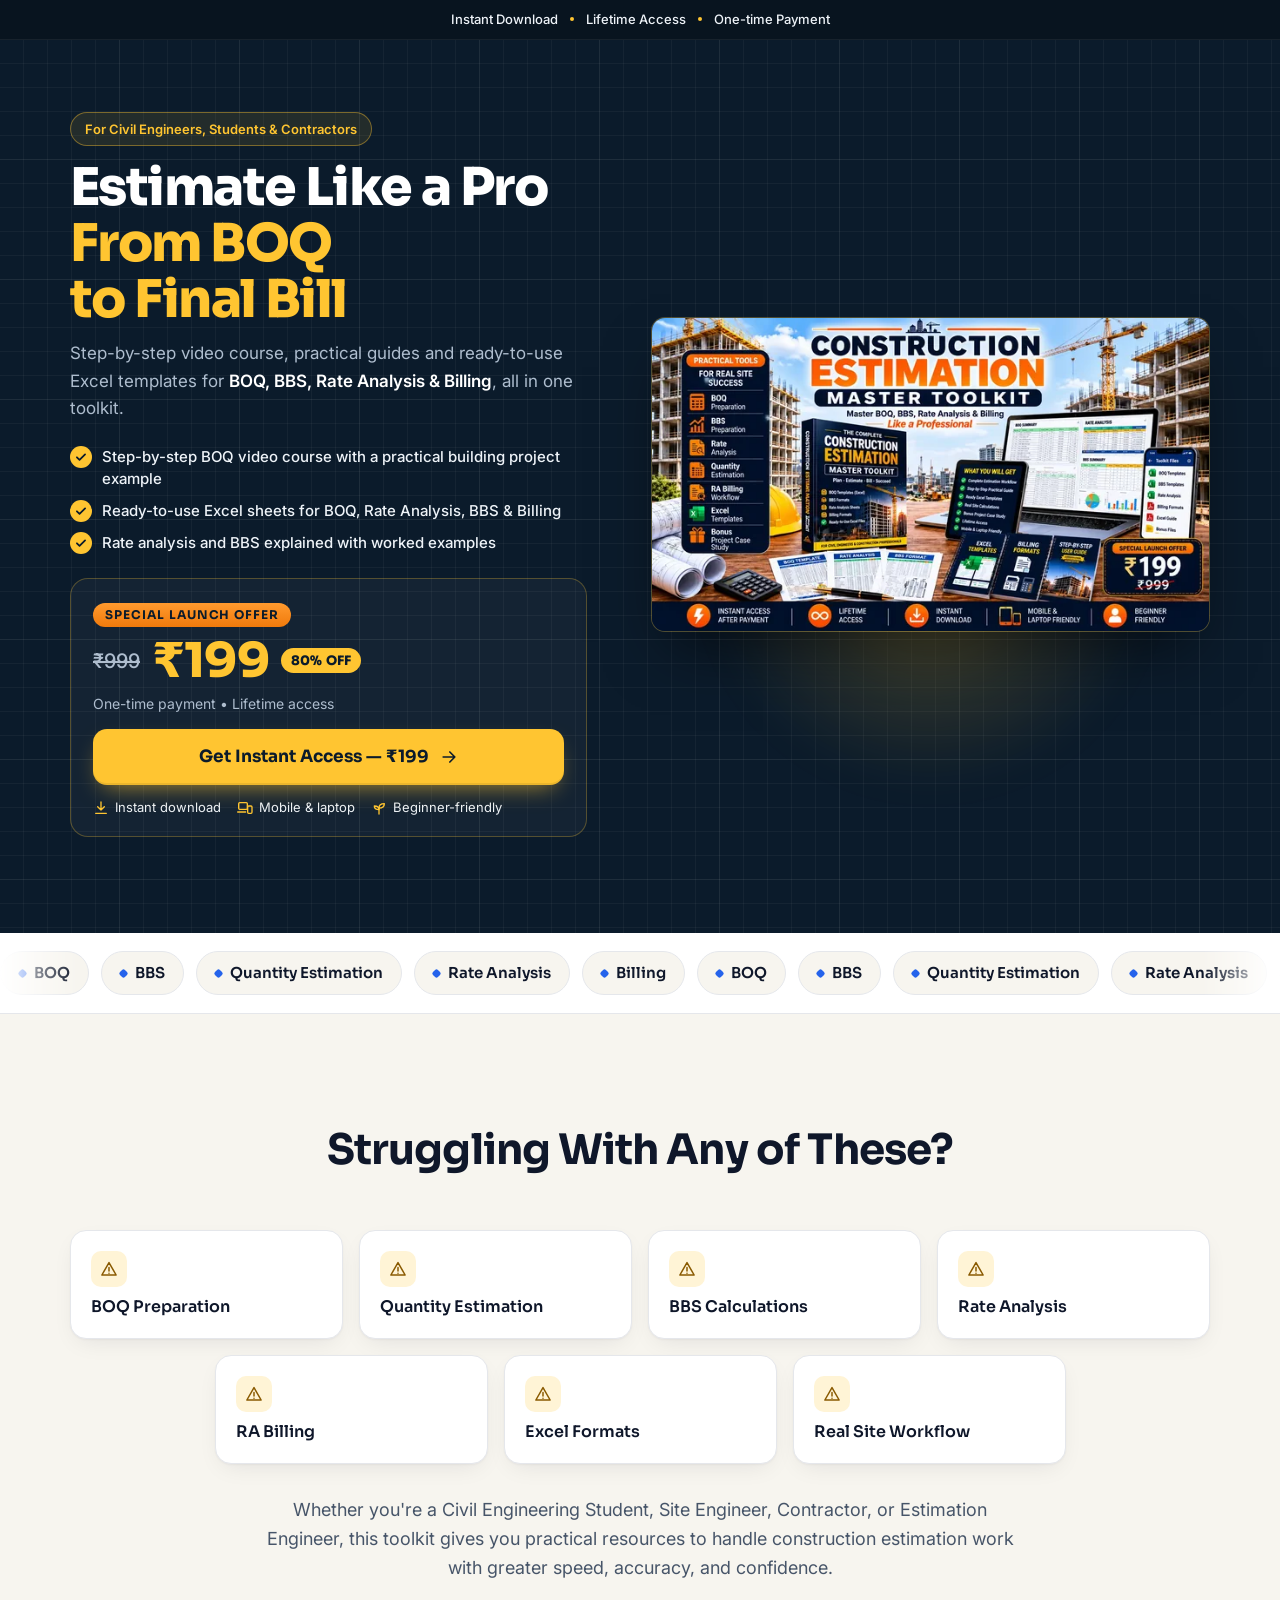
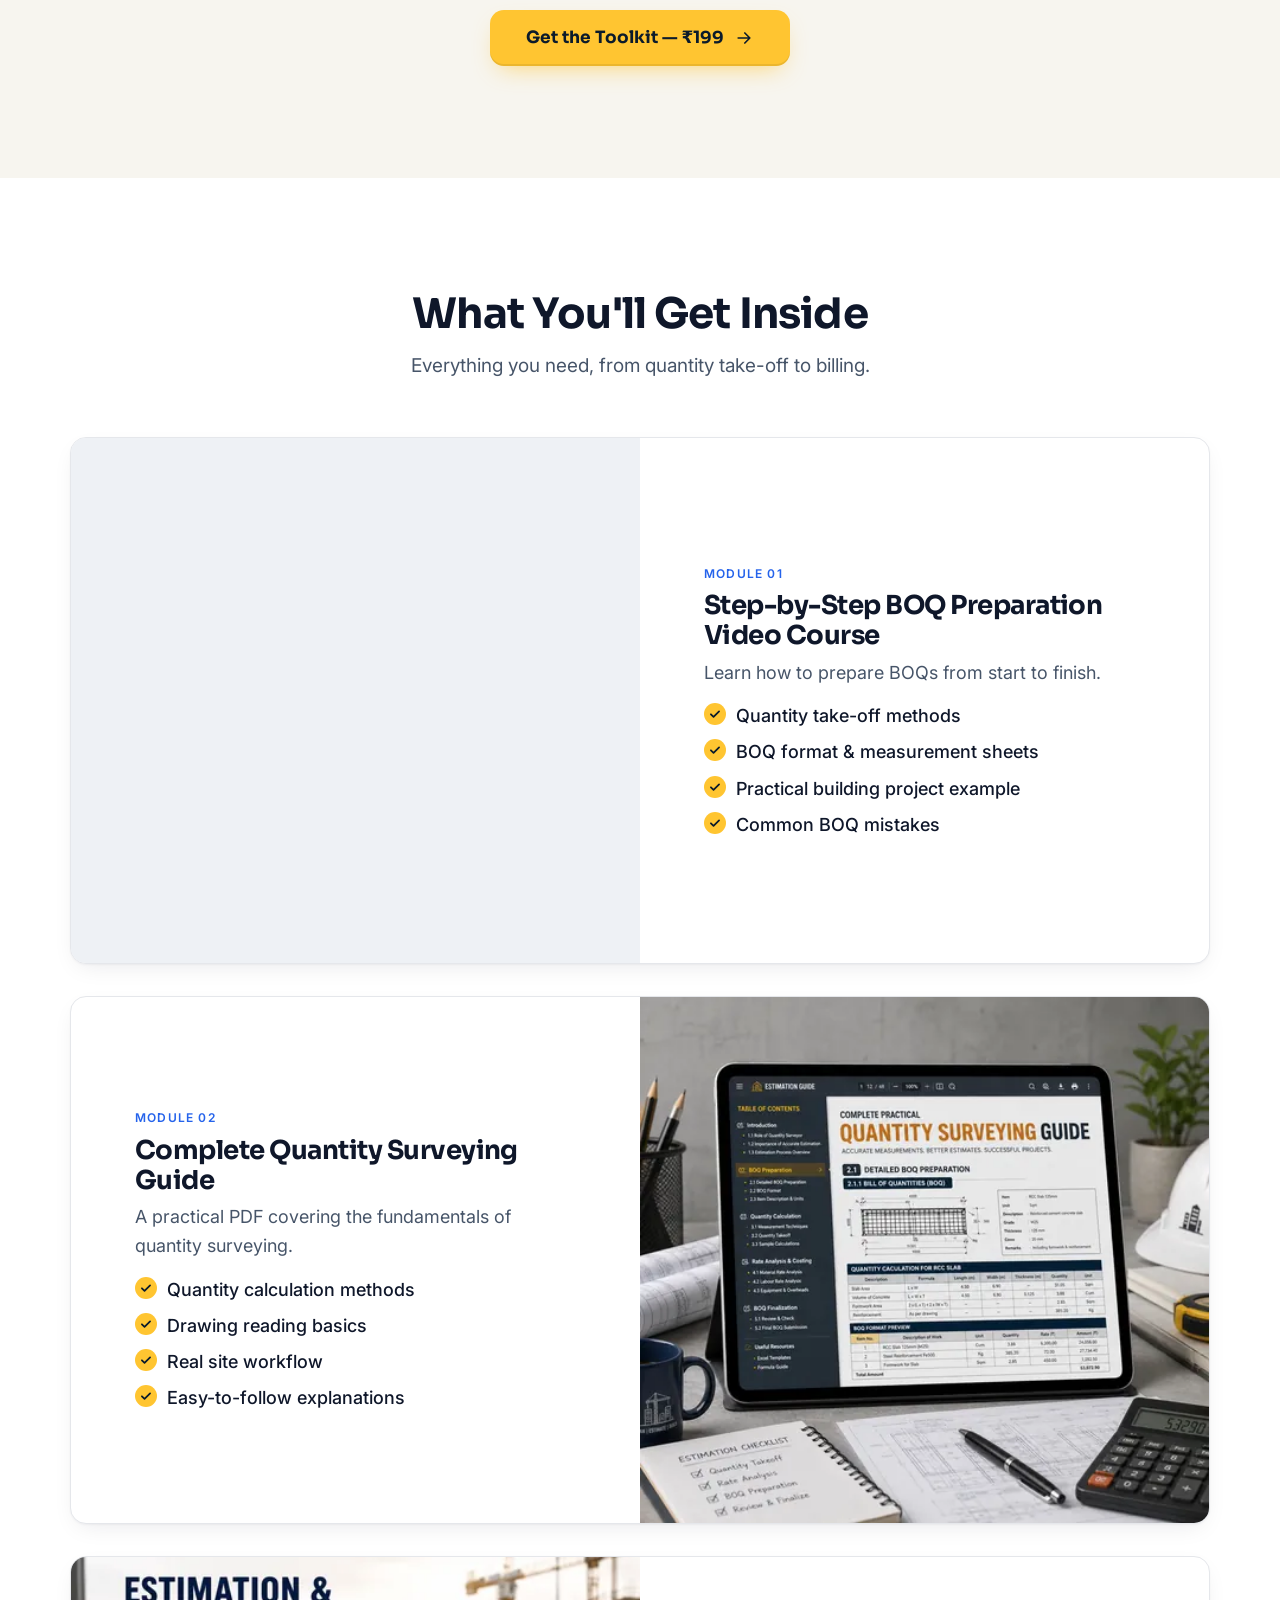
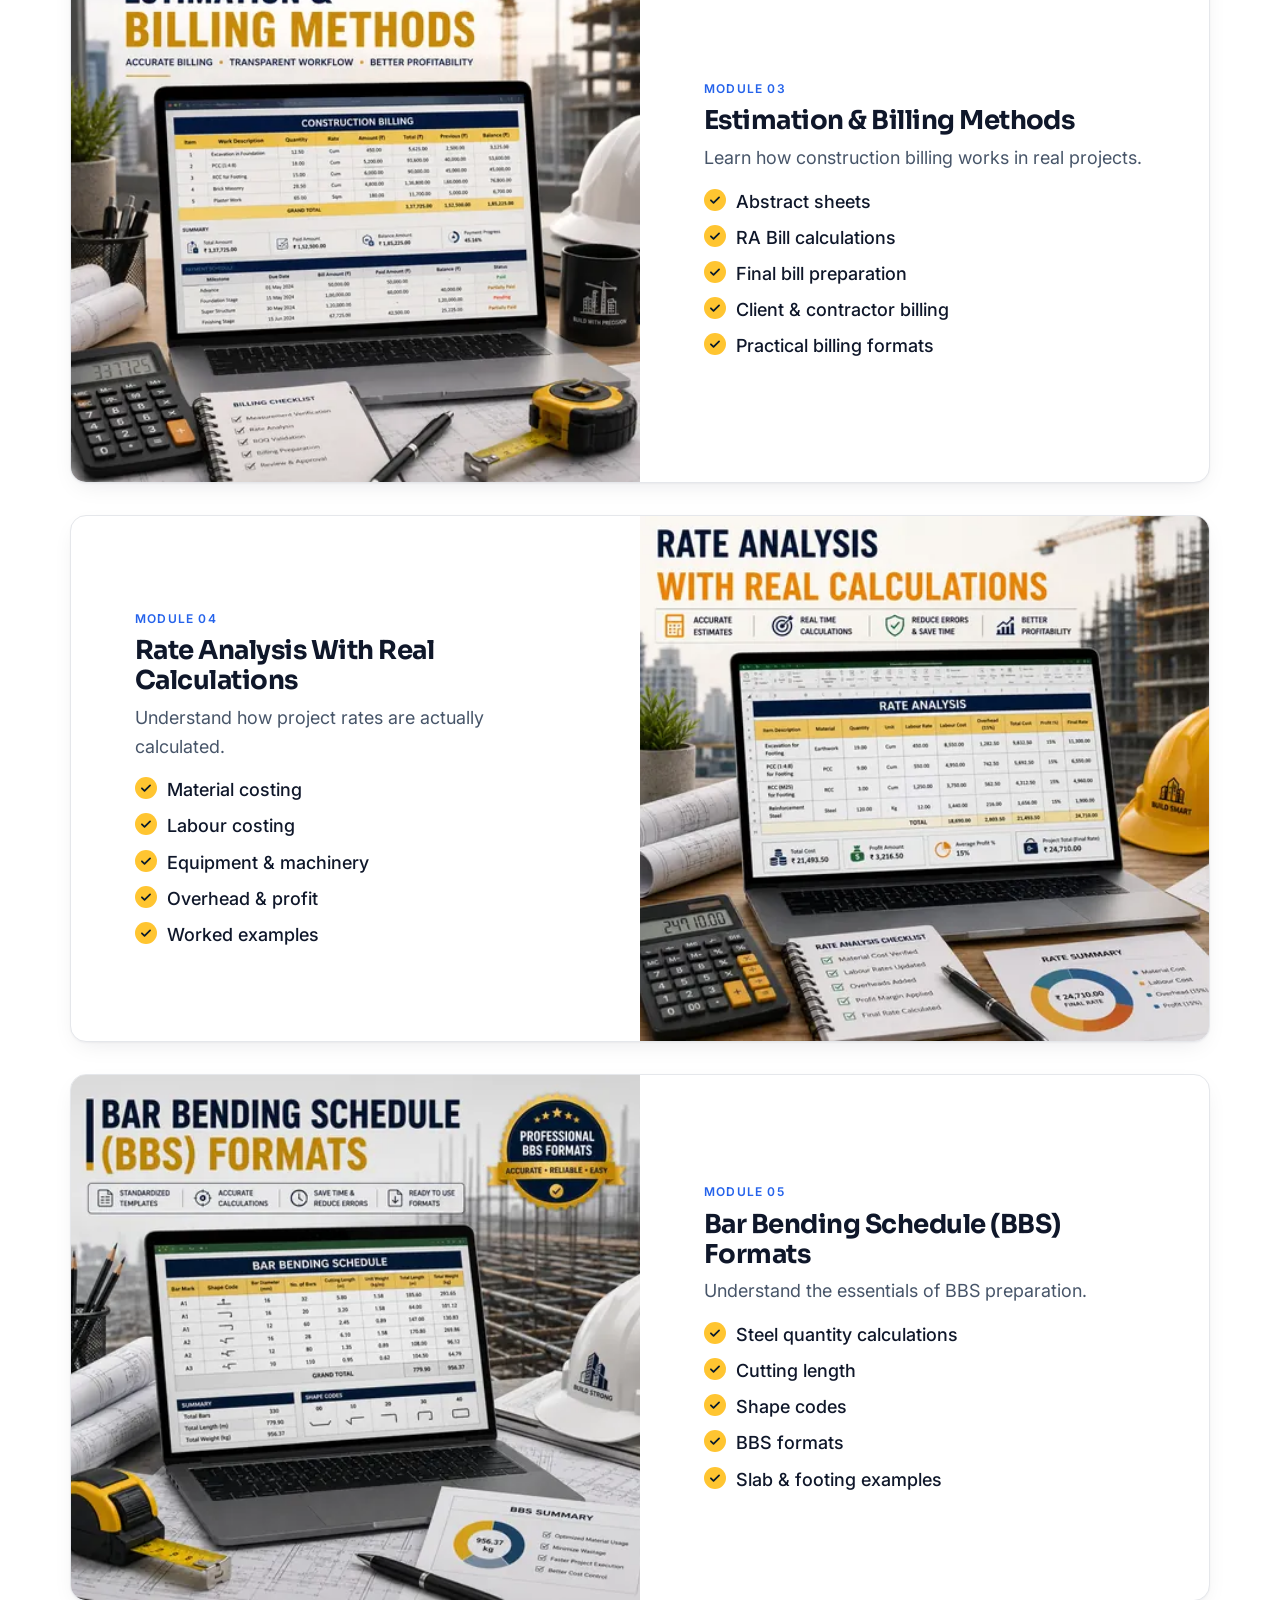
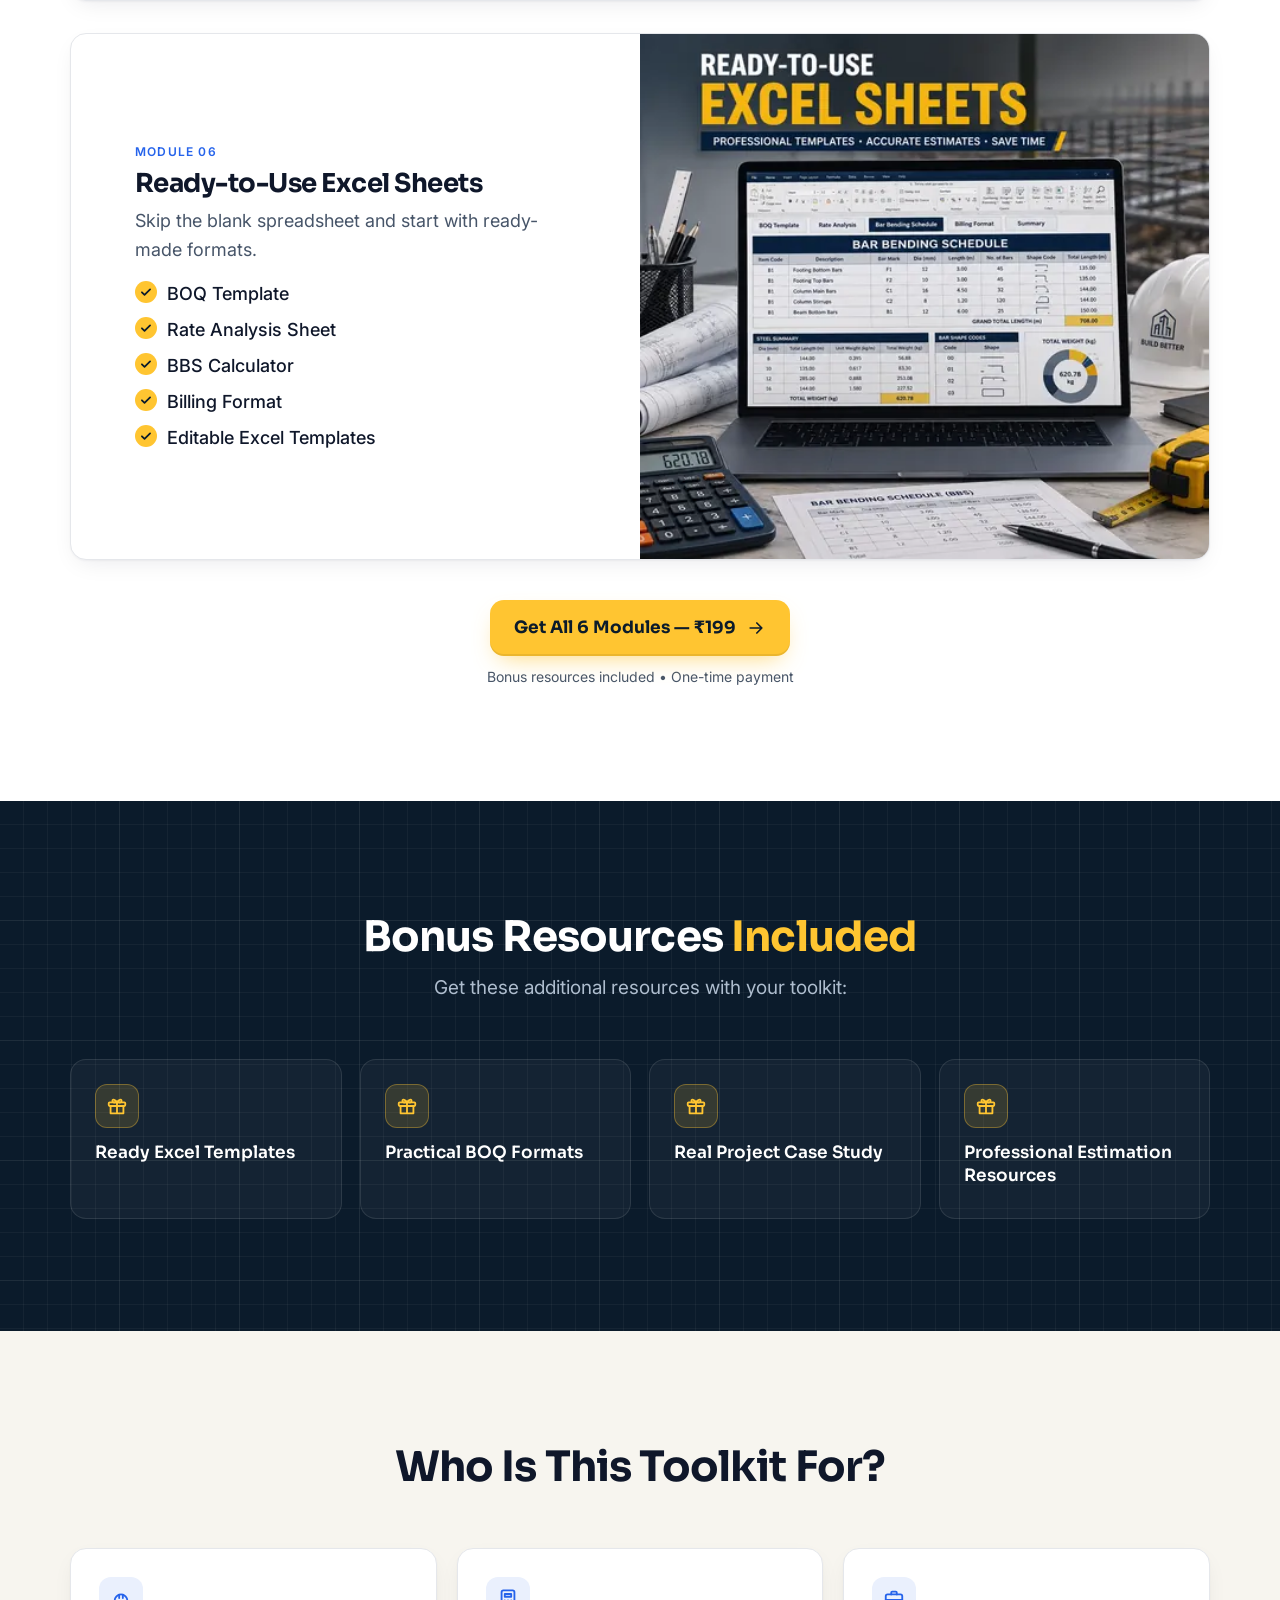
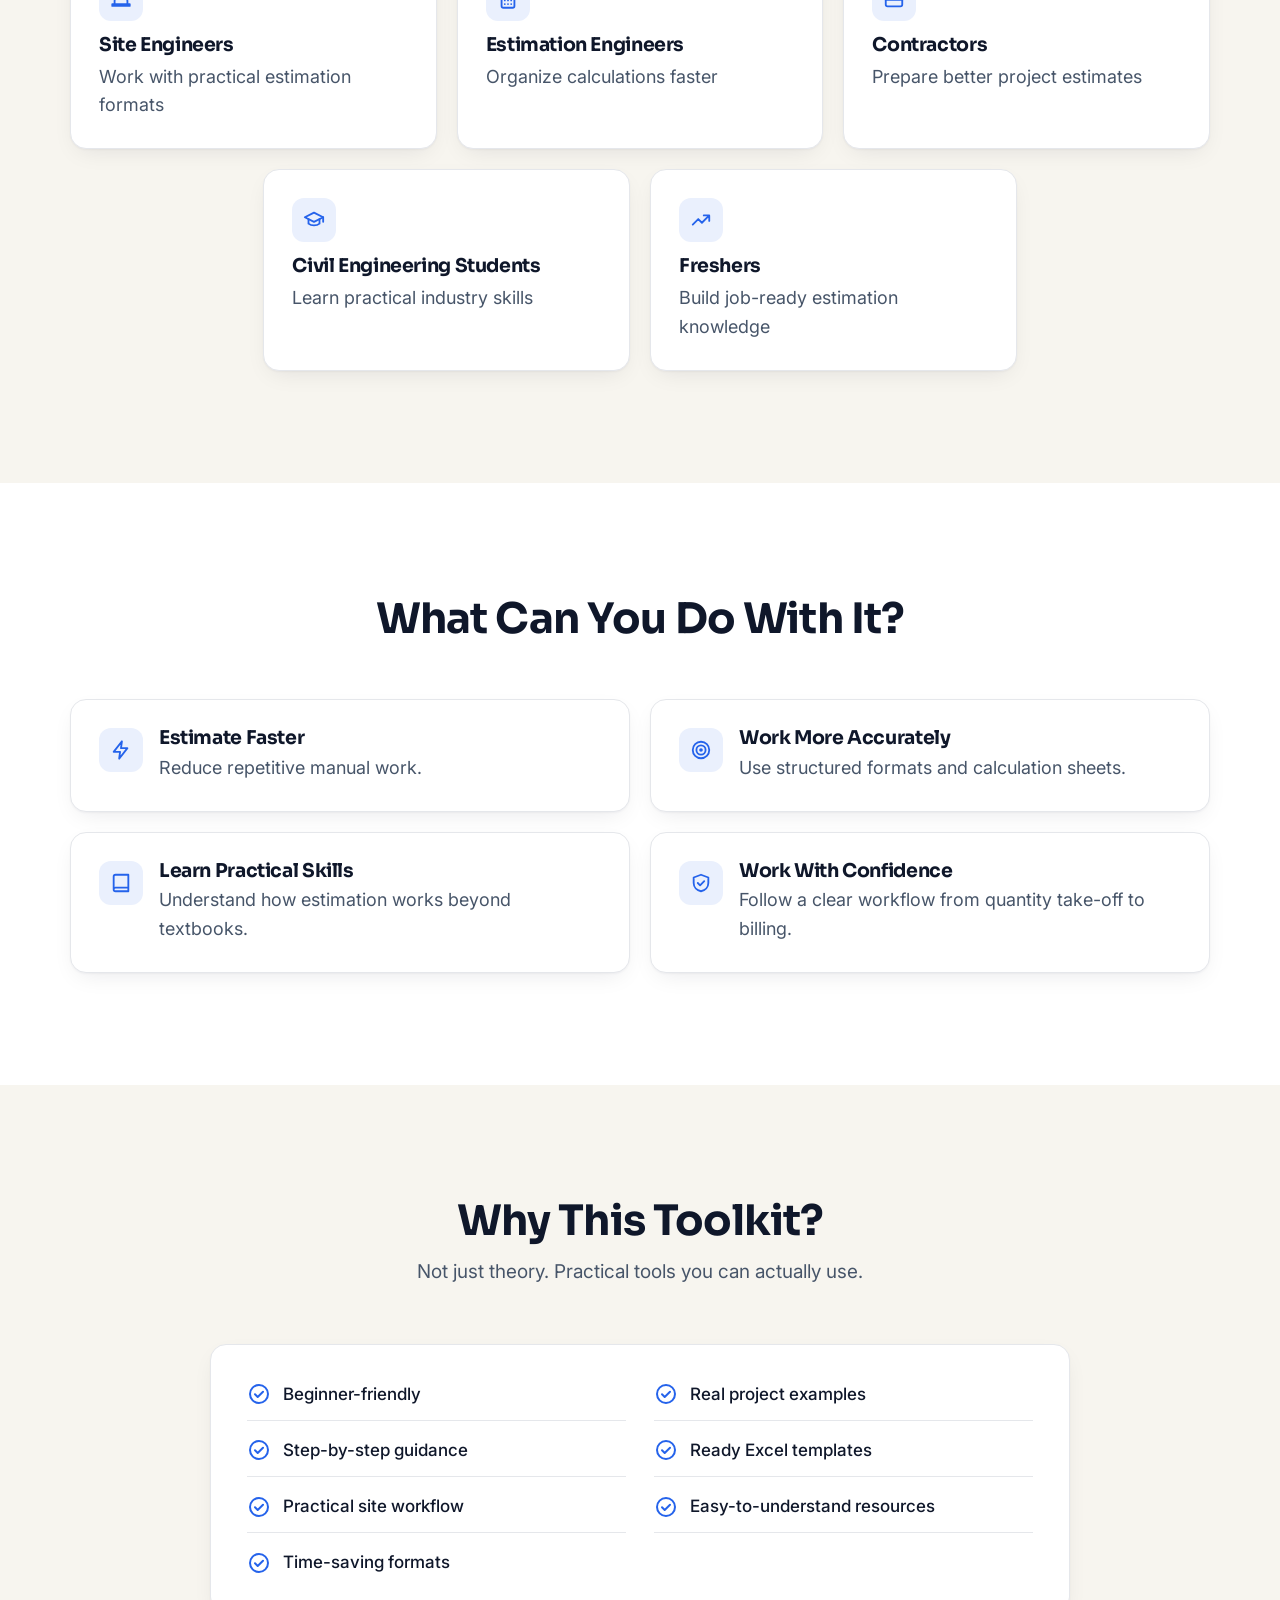
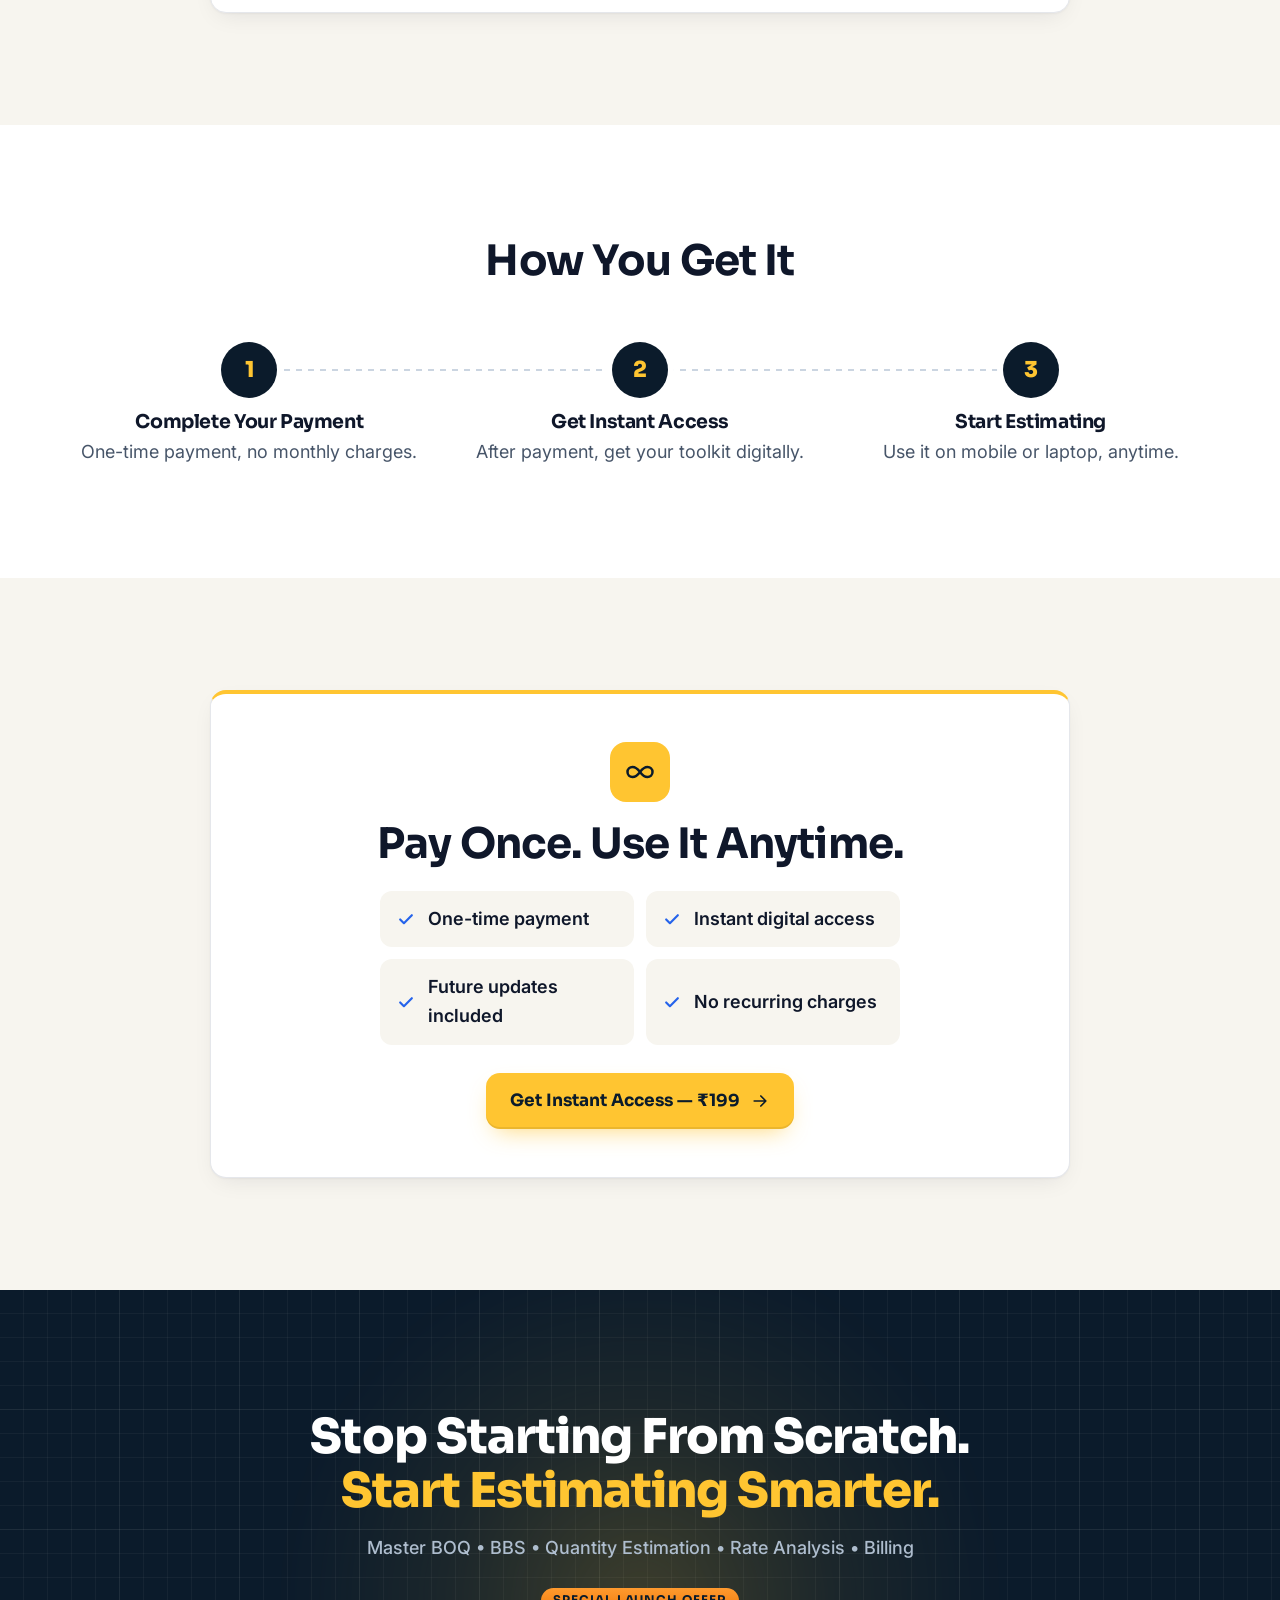
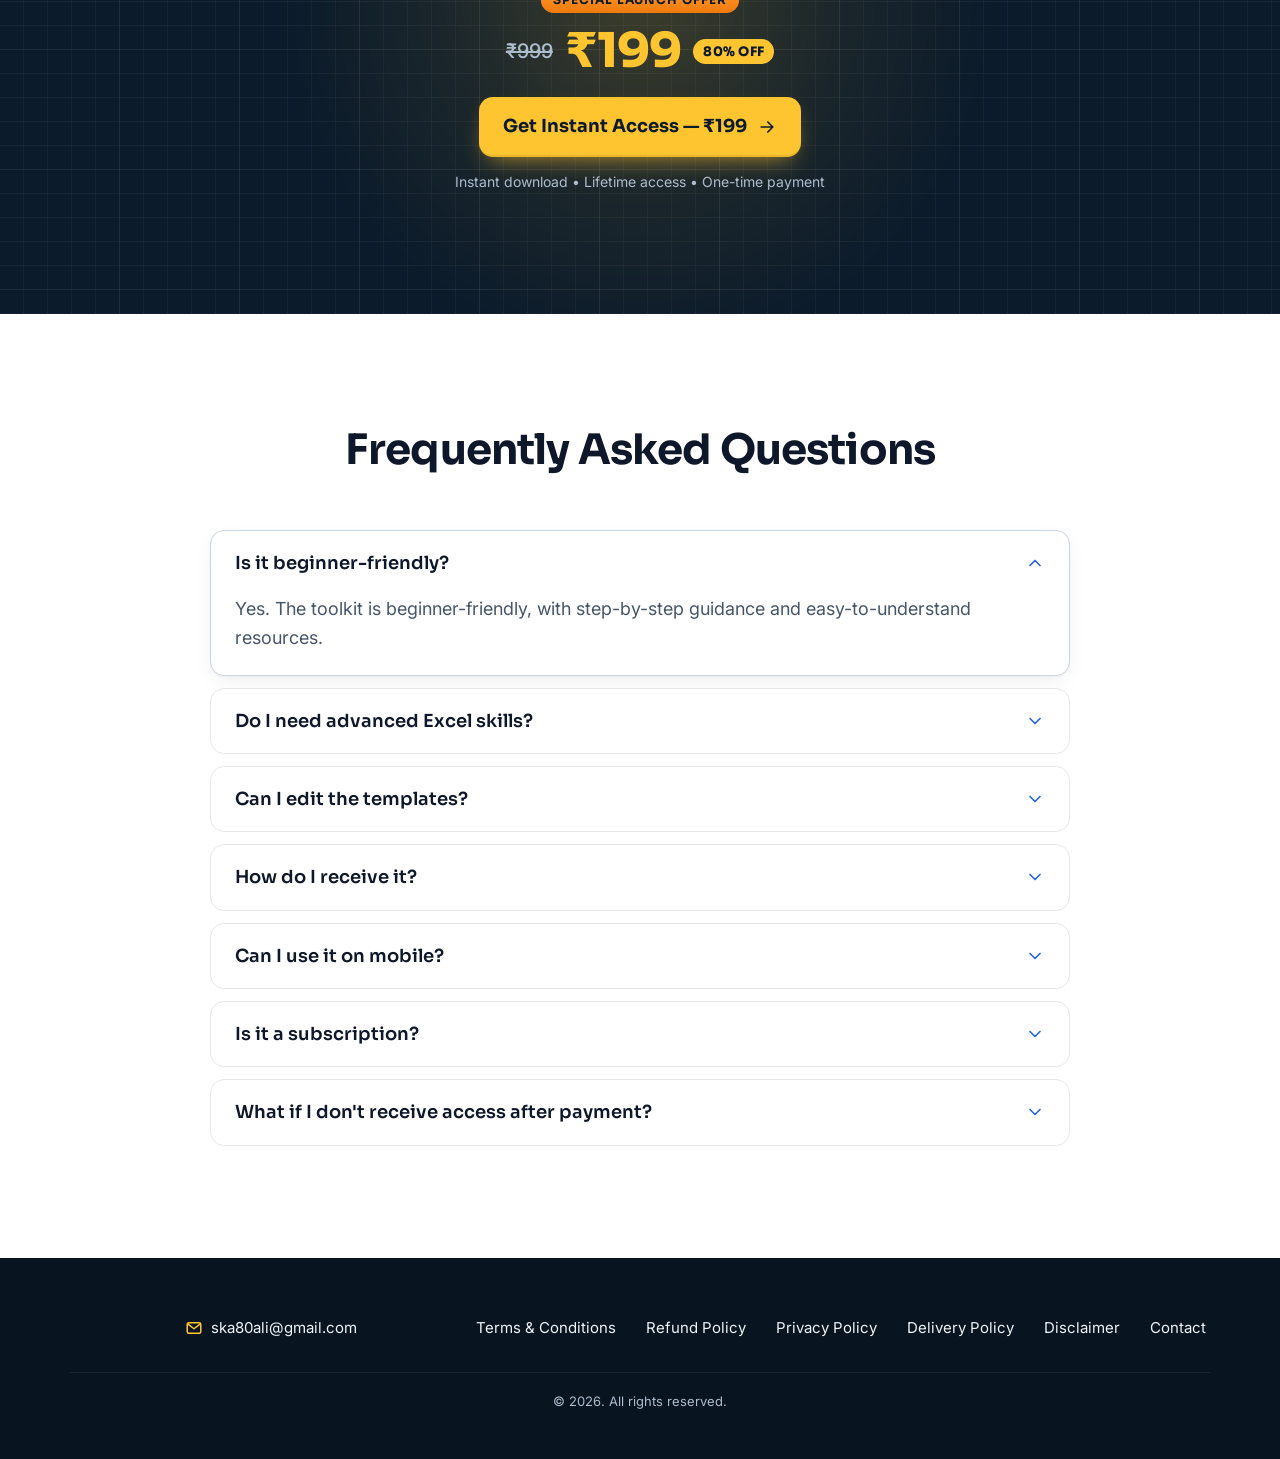
==== commit 1c46ed8a: "New hero image with ₹199 price; add Special Launch Offer label Co-Authored-By: Claude Opus 5.5 <nore" ====
--- a/index.html
+++ b/index.html
@@ -26,7 +26,7 @@
   <link rel="preload" as="style" href="https://fonts.googleapis.com/css2?family=Inter:wght@400;500;600&amp;family=Sora:wght@600;700;800&amp;display=swap">
   <link rel="stylesheet" href="https://fonts.googleapis.com/css2?family=Inter:wght@400;500;600&amp;family=Sora:wght@600;700;800&amp;display=swap" media="print" onload="this.media='all'">
   <noscript><link rel="stylesheet" href="https://fonts.googleapis.com/css2?family=Inter:wght@400;500;600&amp;family=Sora:wght@600;700;800&amp;display=swap"></noscript>
-  <link rel="stylesheet" href="styles.css?v=4">
+  <link rel="stylesheet" href="styles.css?v=5">
 
   <script>document.documentElement.classList.add('js');</script>
   <script src="config.js"></script>
@@ -98,6 +98,7 @@
       </div>
 
       <div class="hero-offer">
+        <p class="offer-label">Special Launch Offer</p>
         <div class="offer-price">
           <s class="mrp"><span class="sr-only">Regular price </span><span data-mrp></span></s>
           <span class="price"><span class="sr-only">Now </span><span data-price></span></span>
@@ -408,6 +409,7 @@
     <div class="container narrow final-inner reveal">
       <h2 id="final-title">Stop Starting From Scratch. <span class="hl">Start Estimating Smarter.</span></h2>
       <p class="final-line">Master BOQ • BBS • Quantity Estimation • Rate Analysis • Billing</p>
+      <p class="offer-label">Special Launch Offer</p>
       <div class="price-row price-row--center">
         <s class="mrp"><span class="sr-only">Regular price </span><span data-mrp></span></s>
         <span class="price price--xl"><span class="sr-only">Now </span><span data-price></span></span>
--- a/styles.css
+++ b/styles.css
@@ -334,6 +334,19 @@
   font: 800 .8125rem/1 var(--font-head);
   letter-spacing: .02em;
 }
+.offer-label {
+  display: inline-block;
+  margin-bottom: 10px;
+  padding: 5px 12px;
+  border-radius: 999px;
+  background: linear-gradient(180deg, #FF9A2E, #F07A0C);
+  color: var(--navy);
+  font: 700 .75rem/1.2 var(--font-head);
+  letter-spacing: .08em;
+  text-transform: uppercase;
+}
+.final .offer-label { margin: 26px 0 0; }
+.final .price-row--center { margin-top: 14px; }
 .price-note { margin: 8px 0 14px; font-size: .875rem; color: var(--on-navy-muted); }
 .hero-offer .btn { width: 100%; min-width: 0; }
 .trust-row {
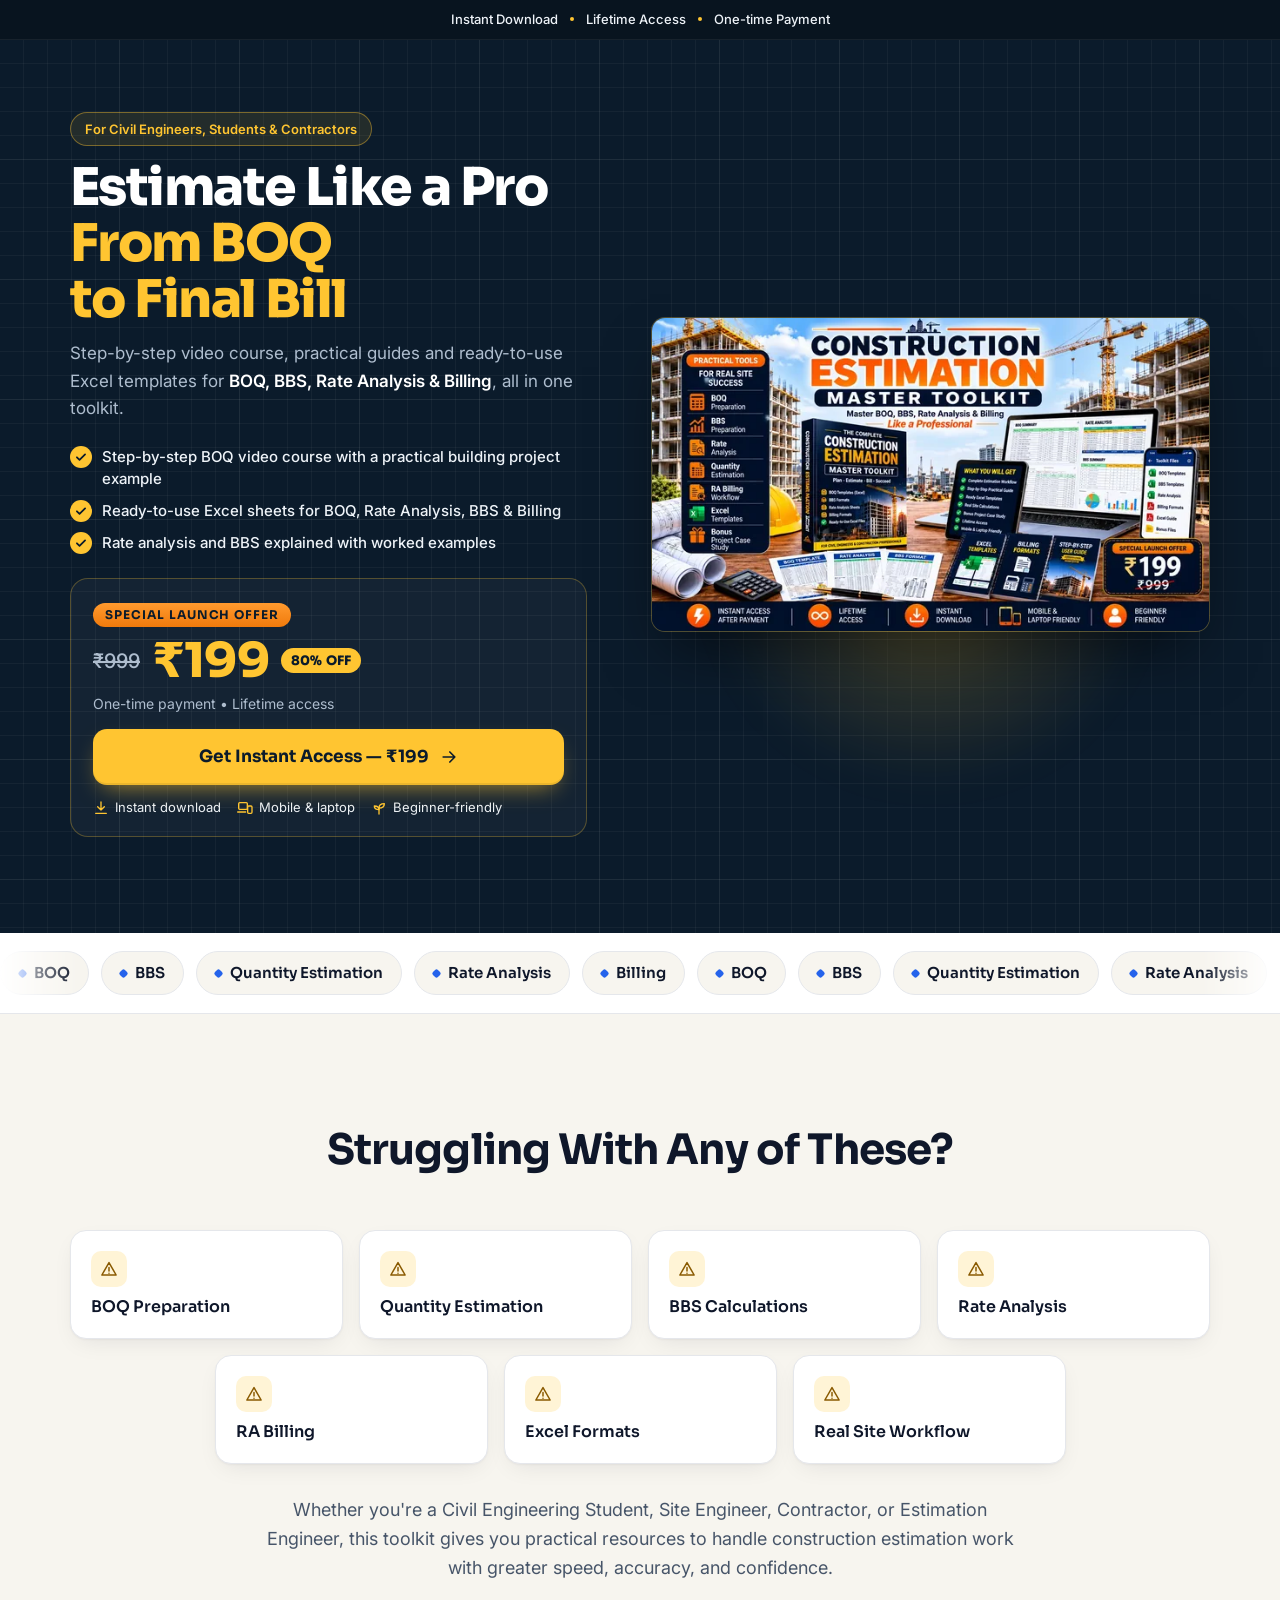
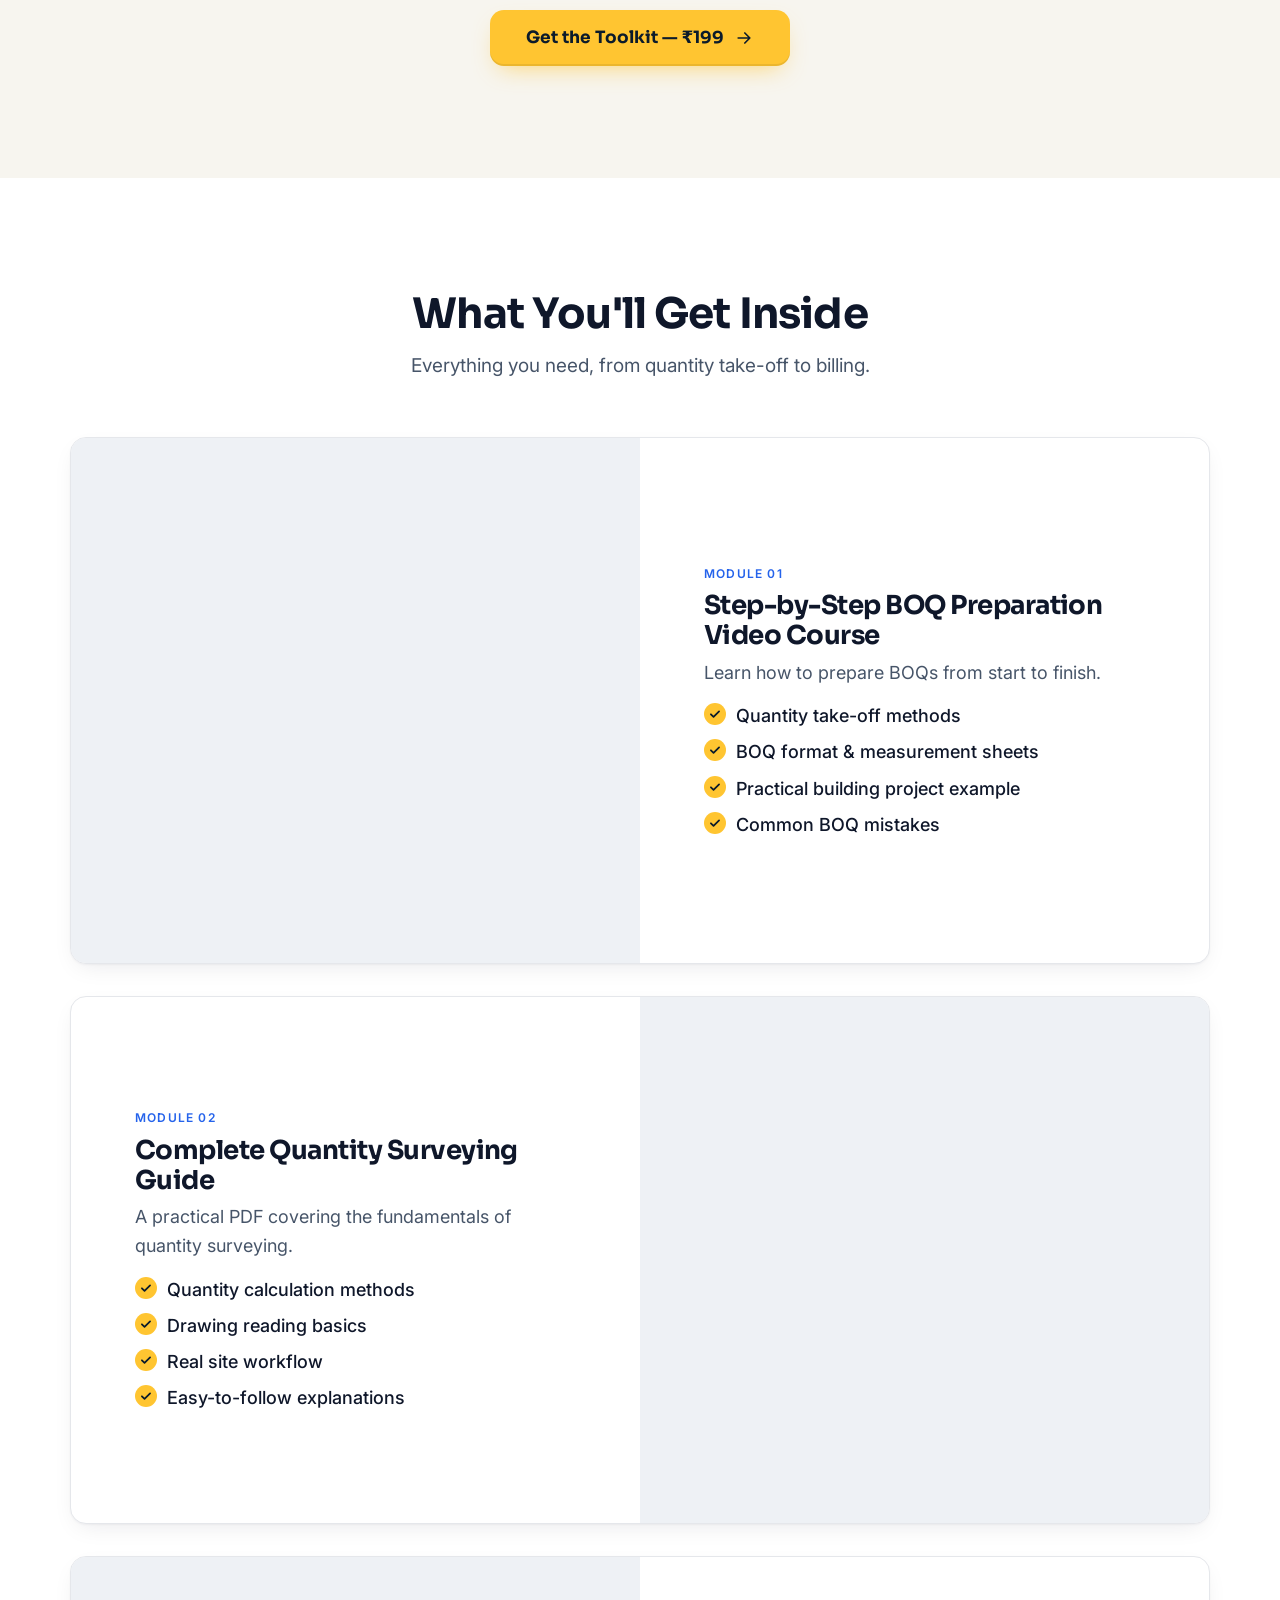
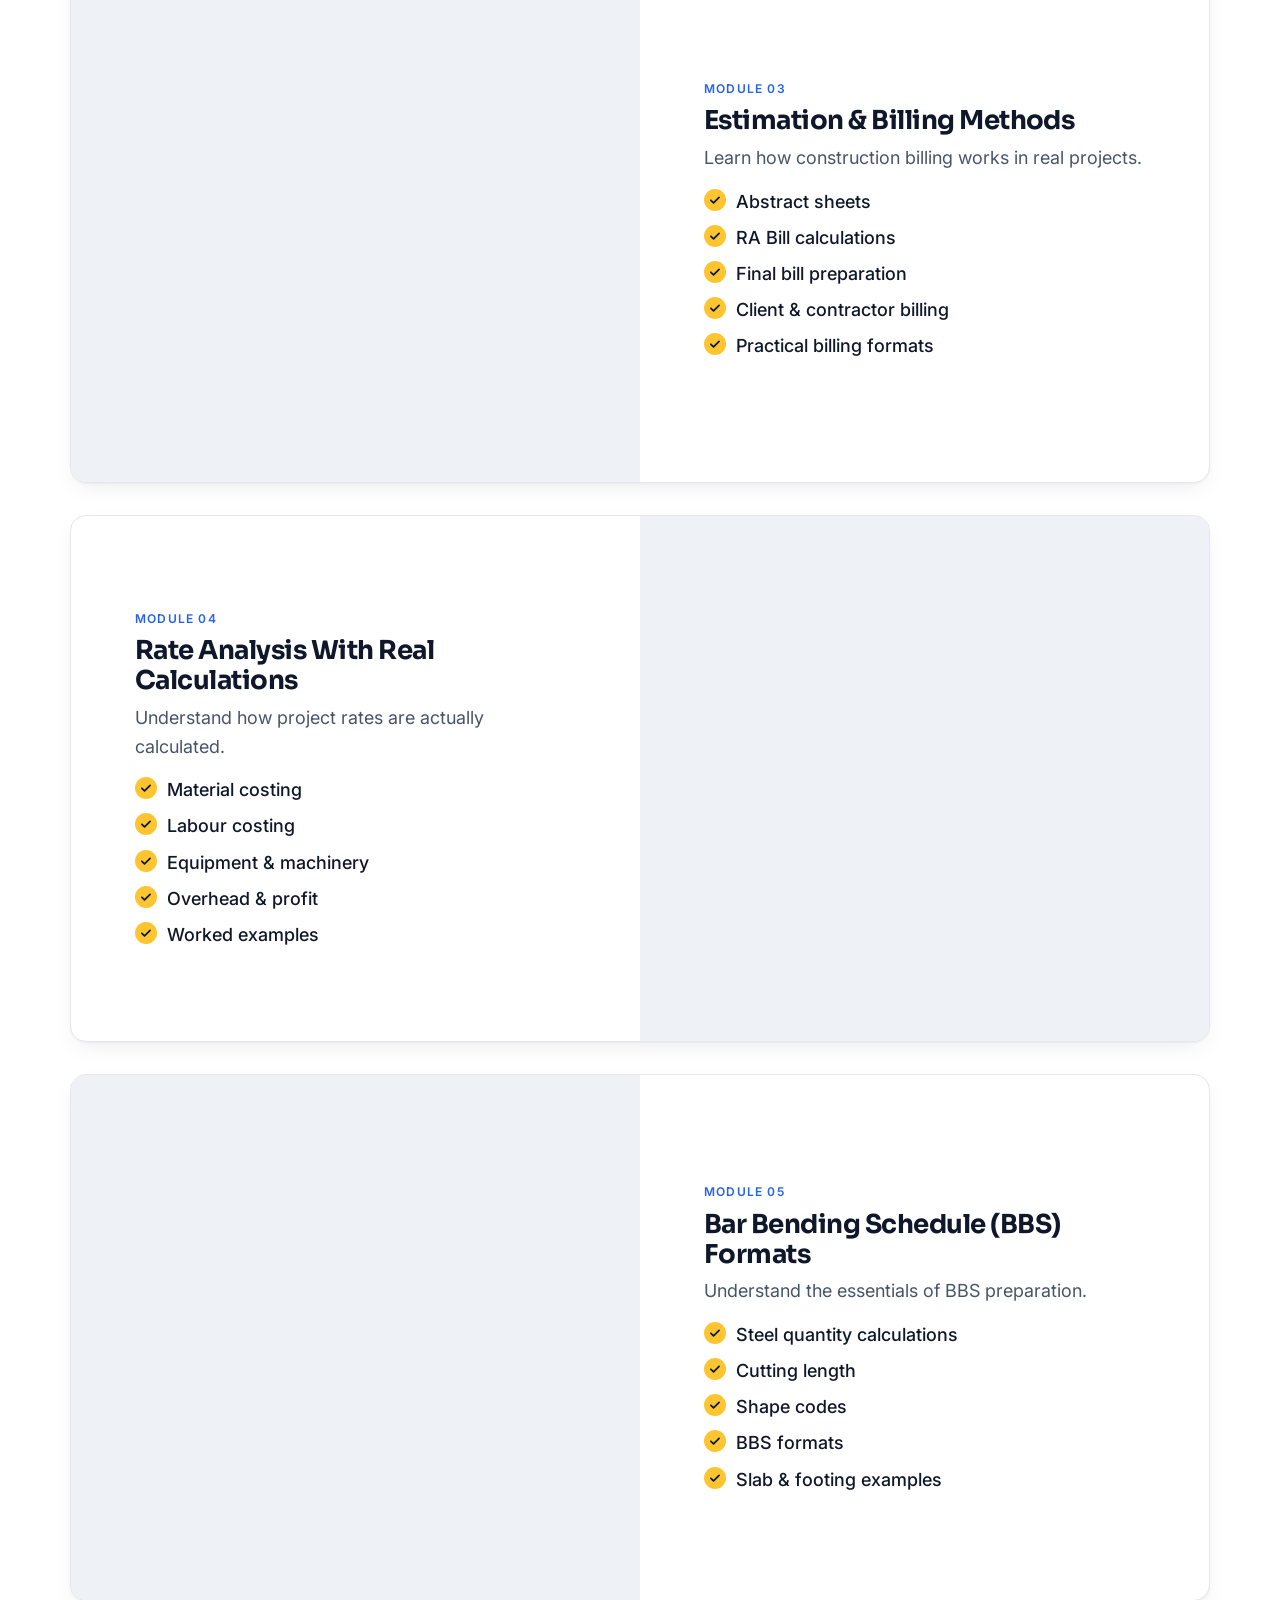
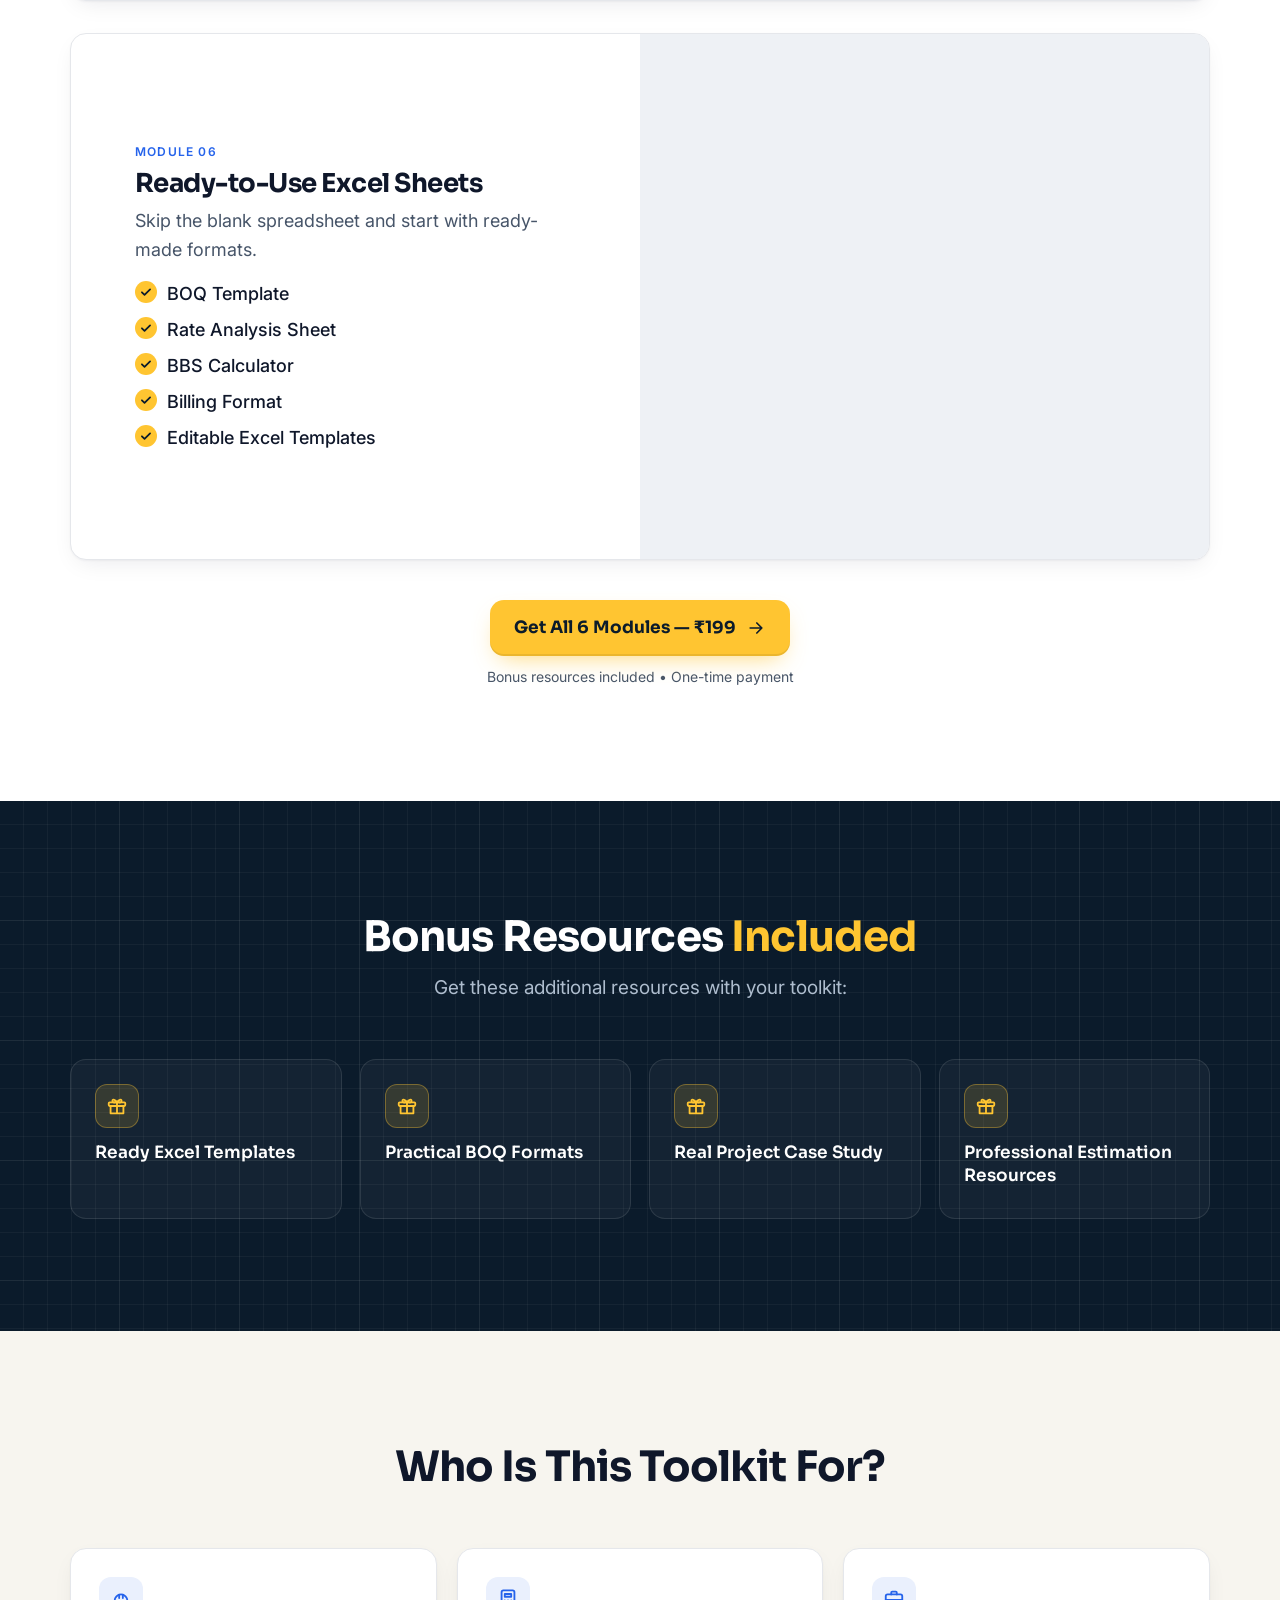
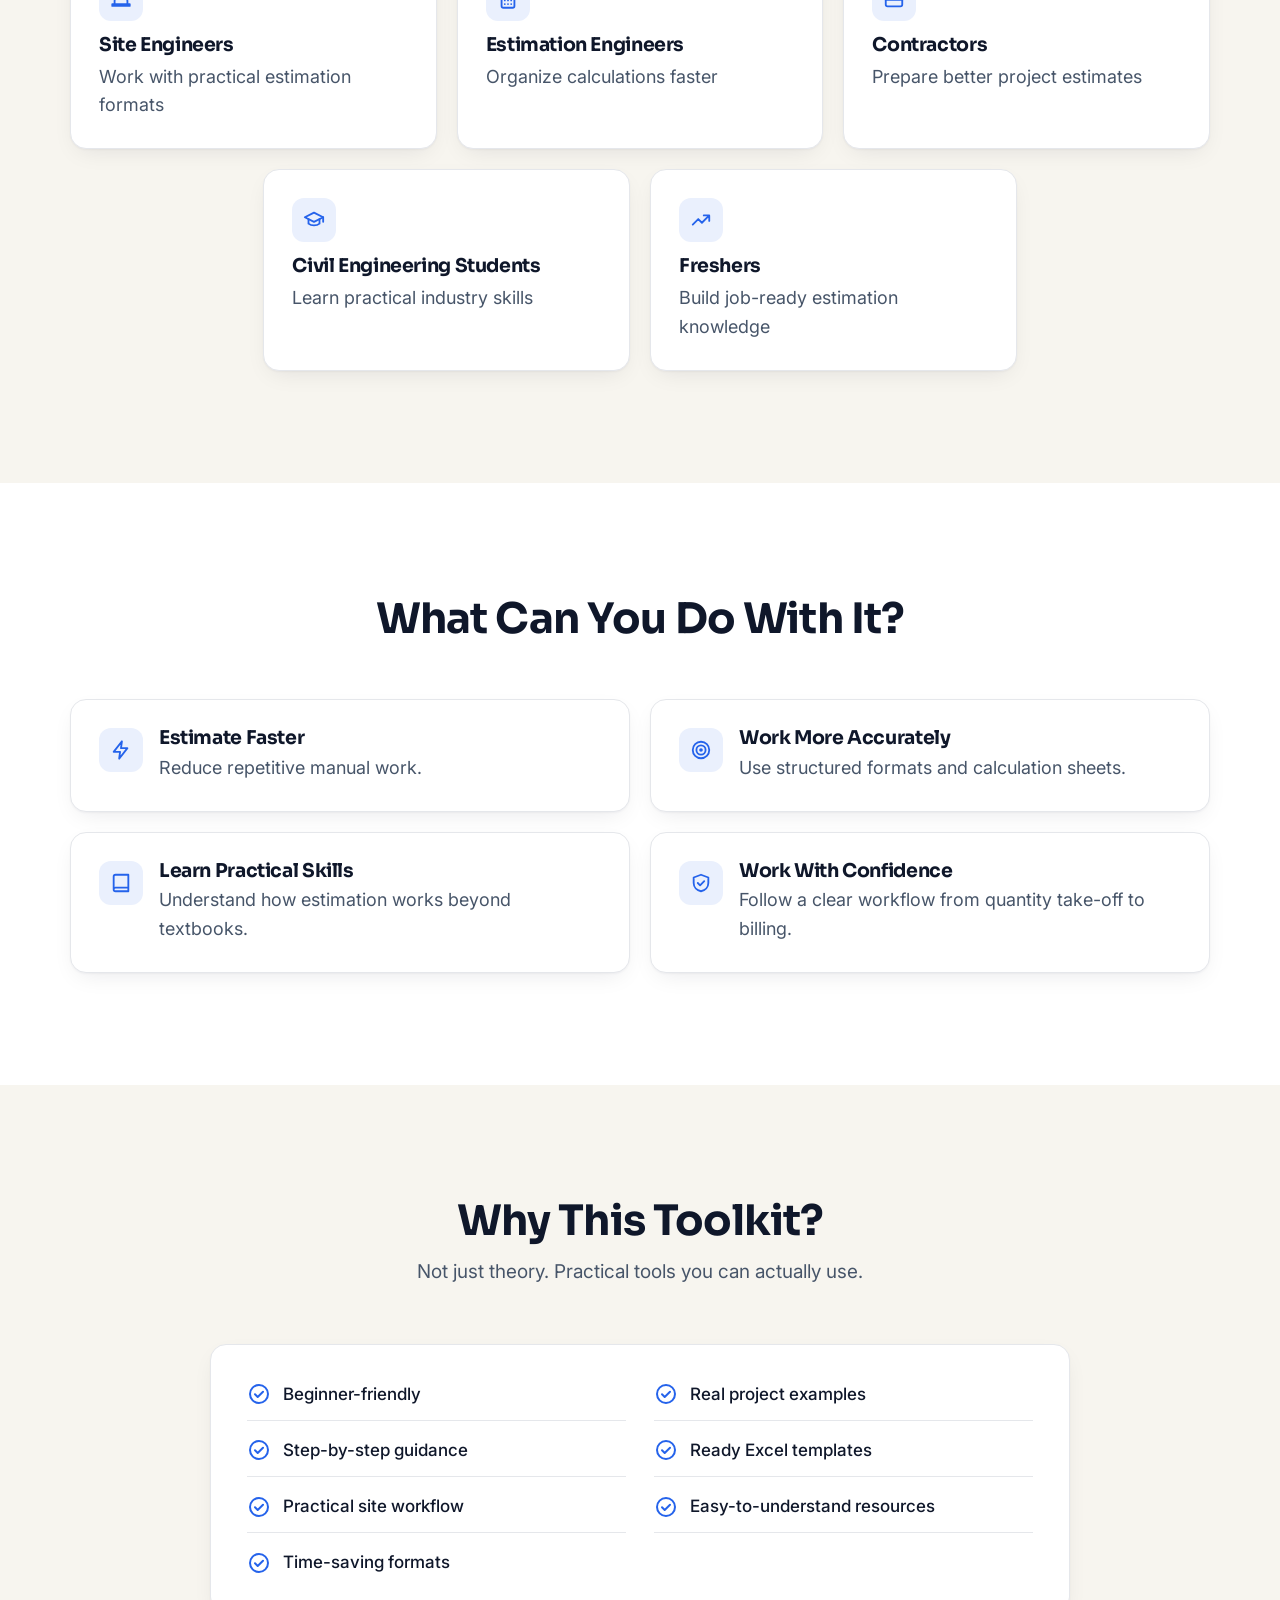
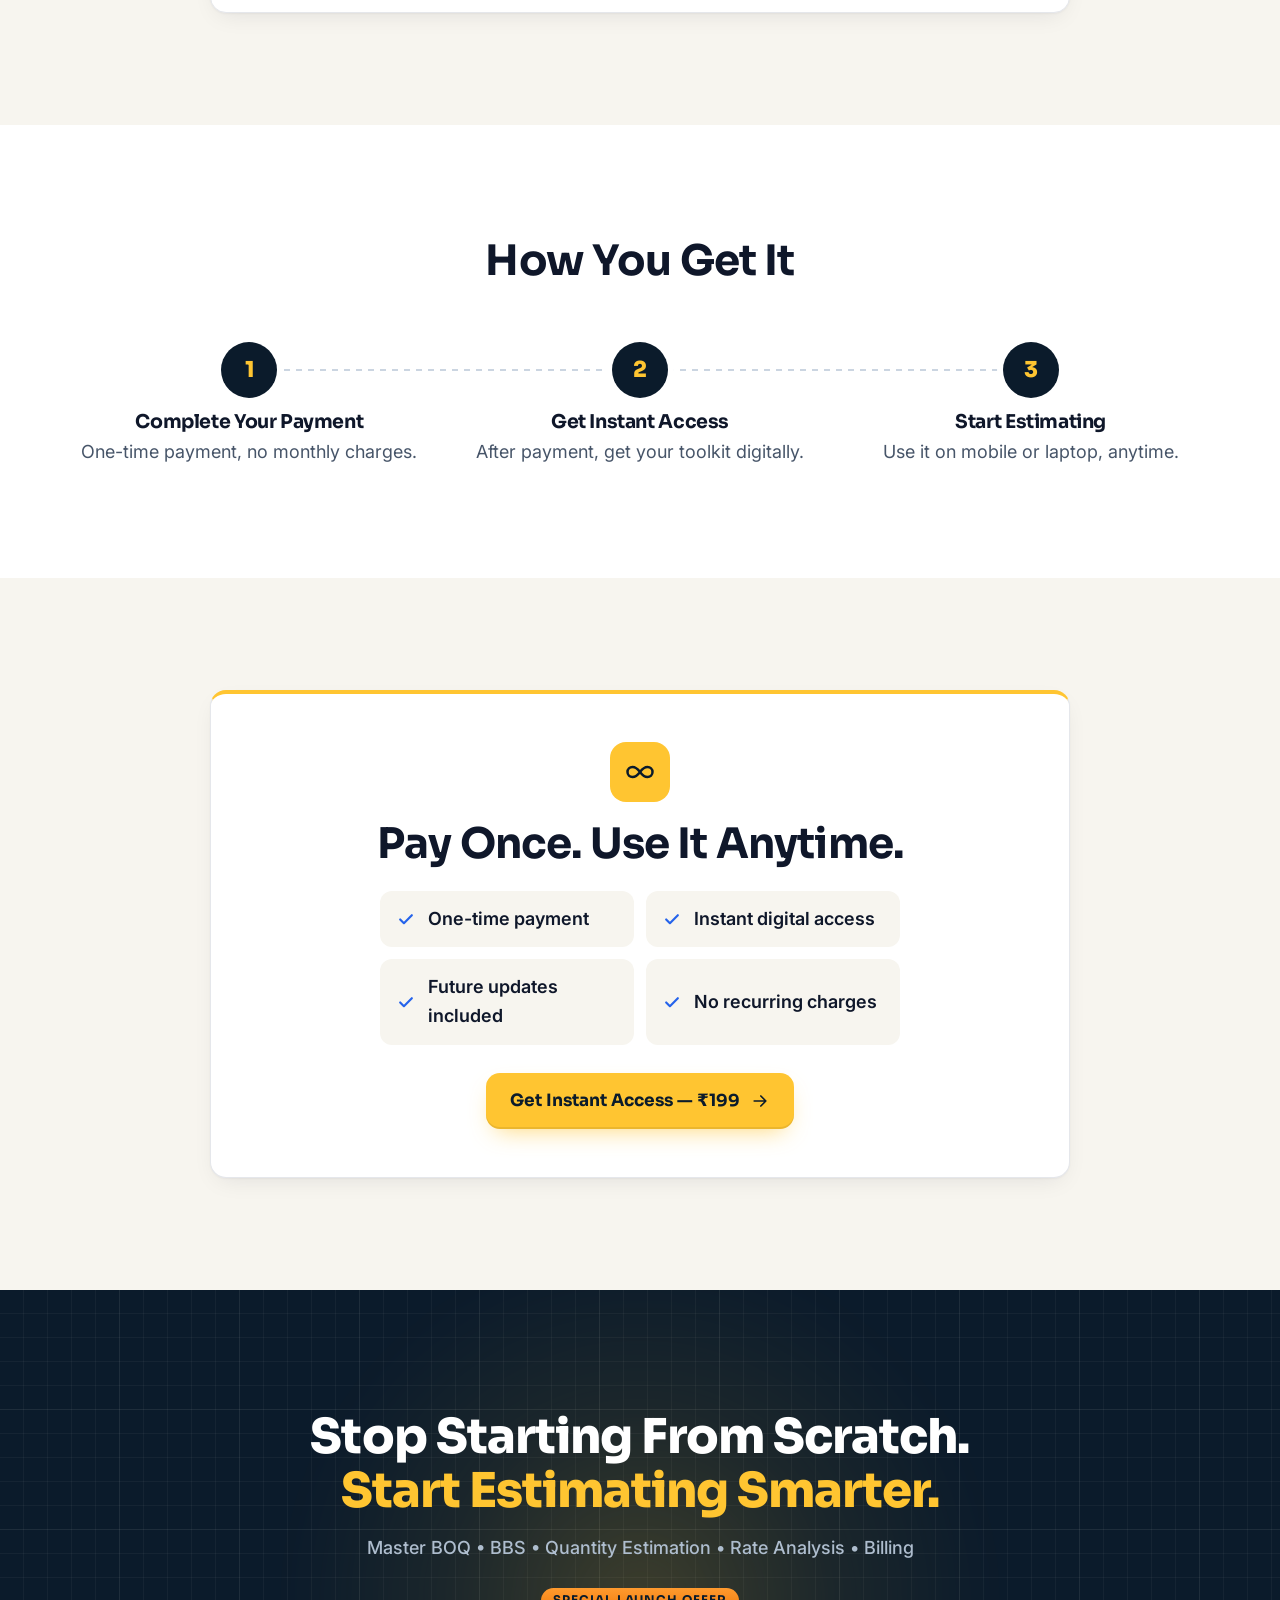
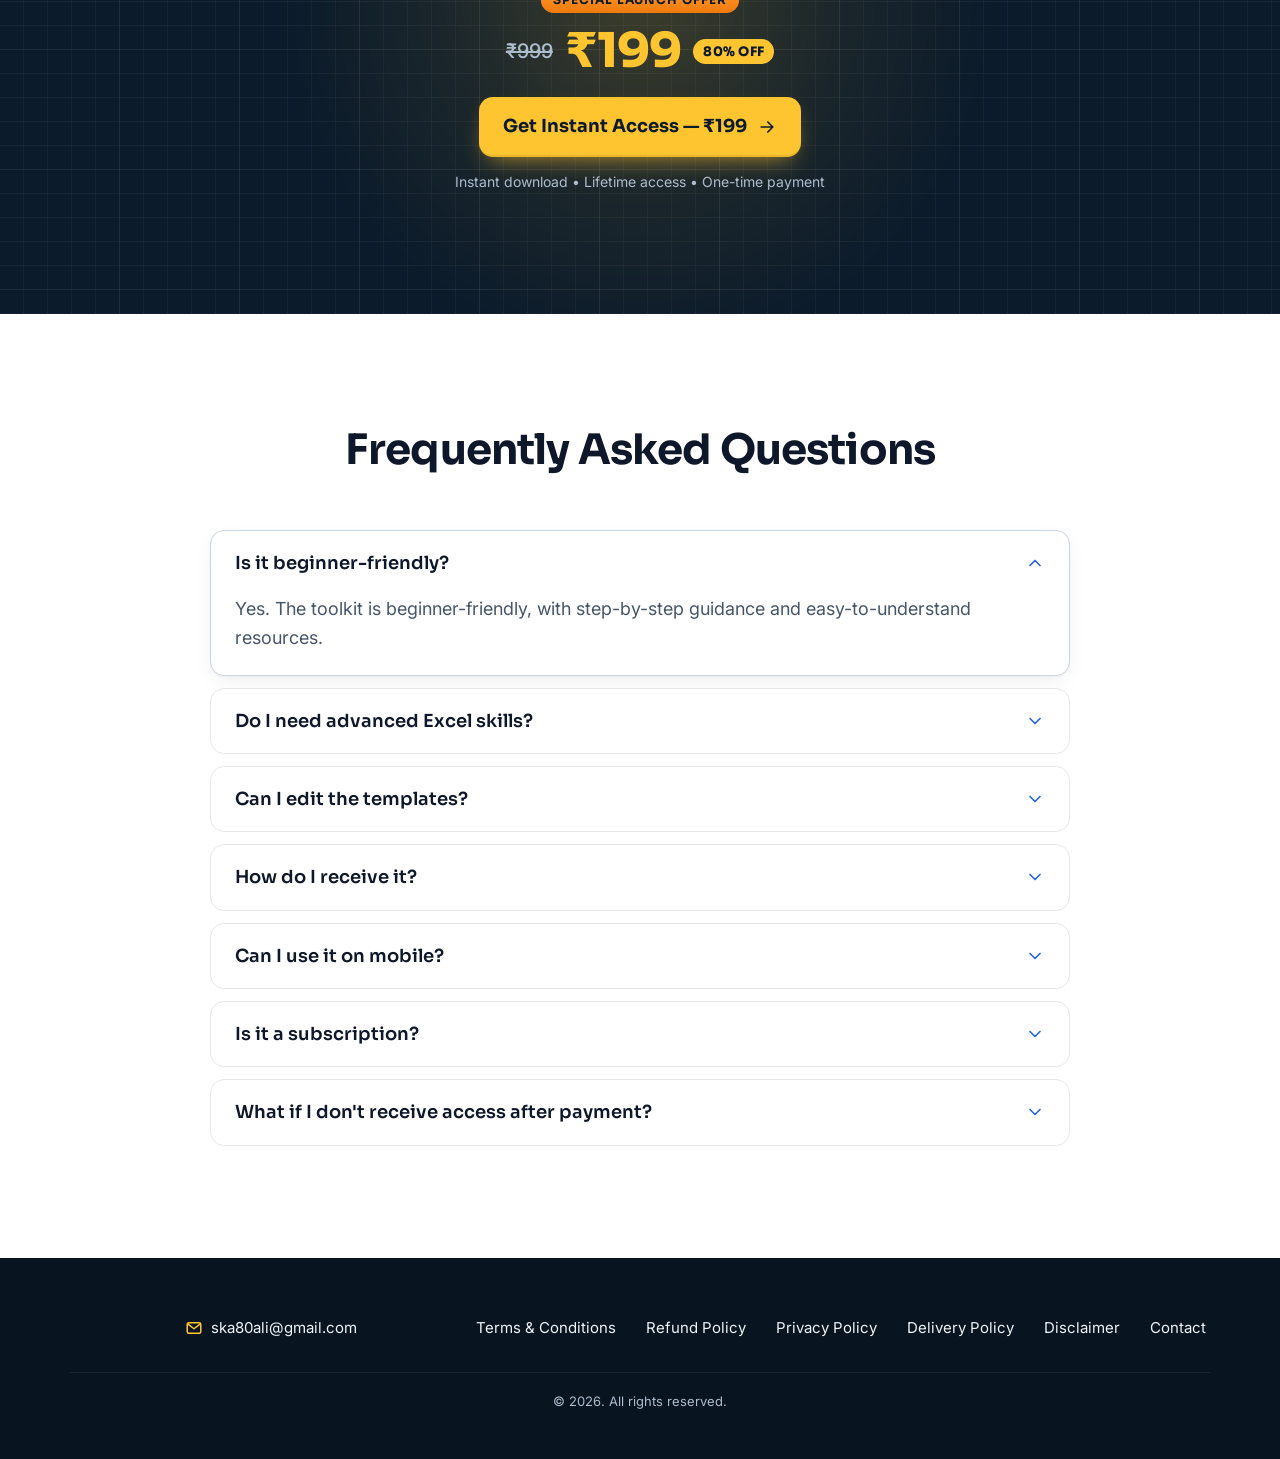
==== commit 1da087d2: "Meta Pixel: PageView and ViewContent only - Set META_PIXEL_ID - PageView on page open; ViewContent o" ====
--- a/index.html
+++ b/index.html
@@ -41,7 +41,7 @@
       document.head.appendChild(l);
     })(window.SITE_CONFIG);
   </script>
-  <script src="script.js?v=4" defer></script>
+  <script src="script.js?v=5" defer></script>
 </head>
 <body>
 
